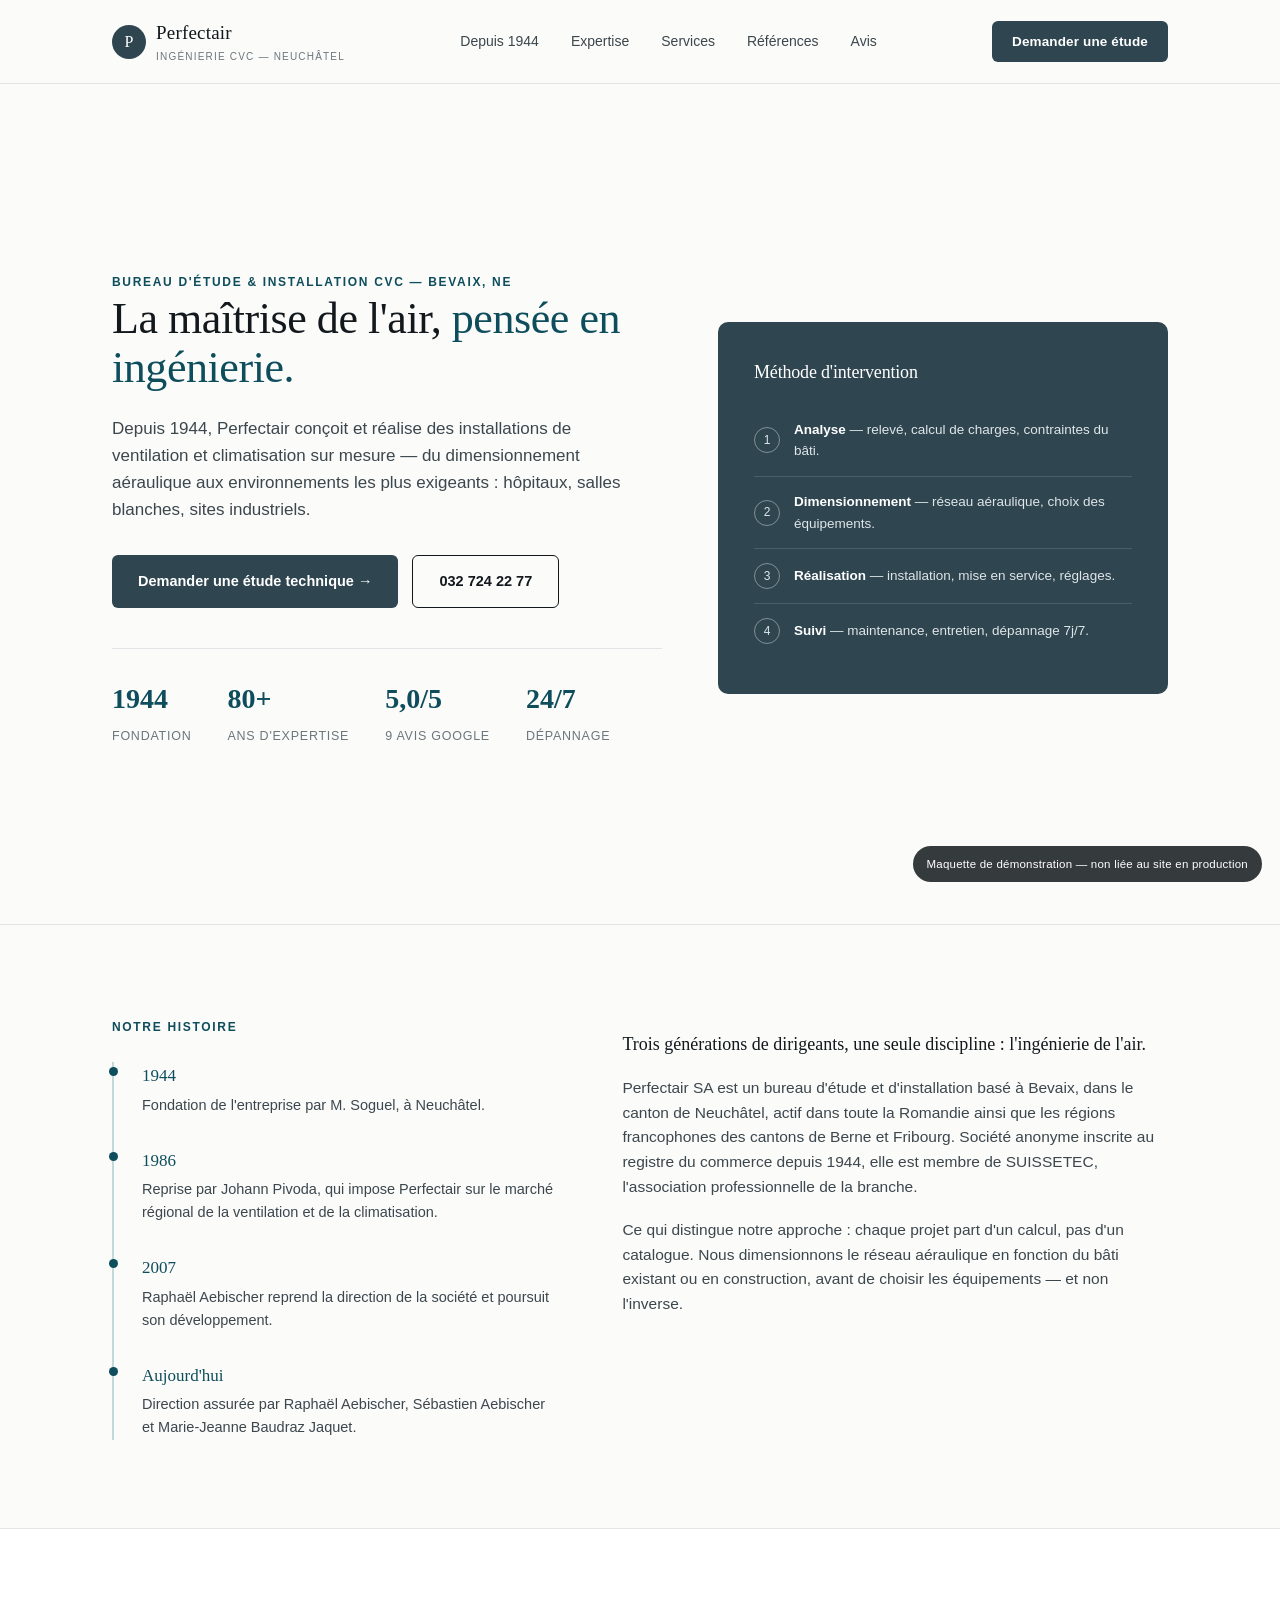
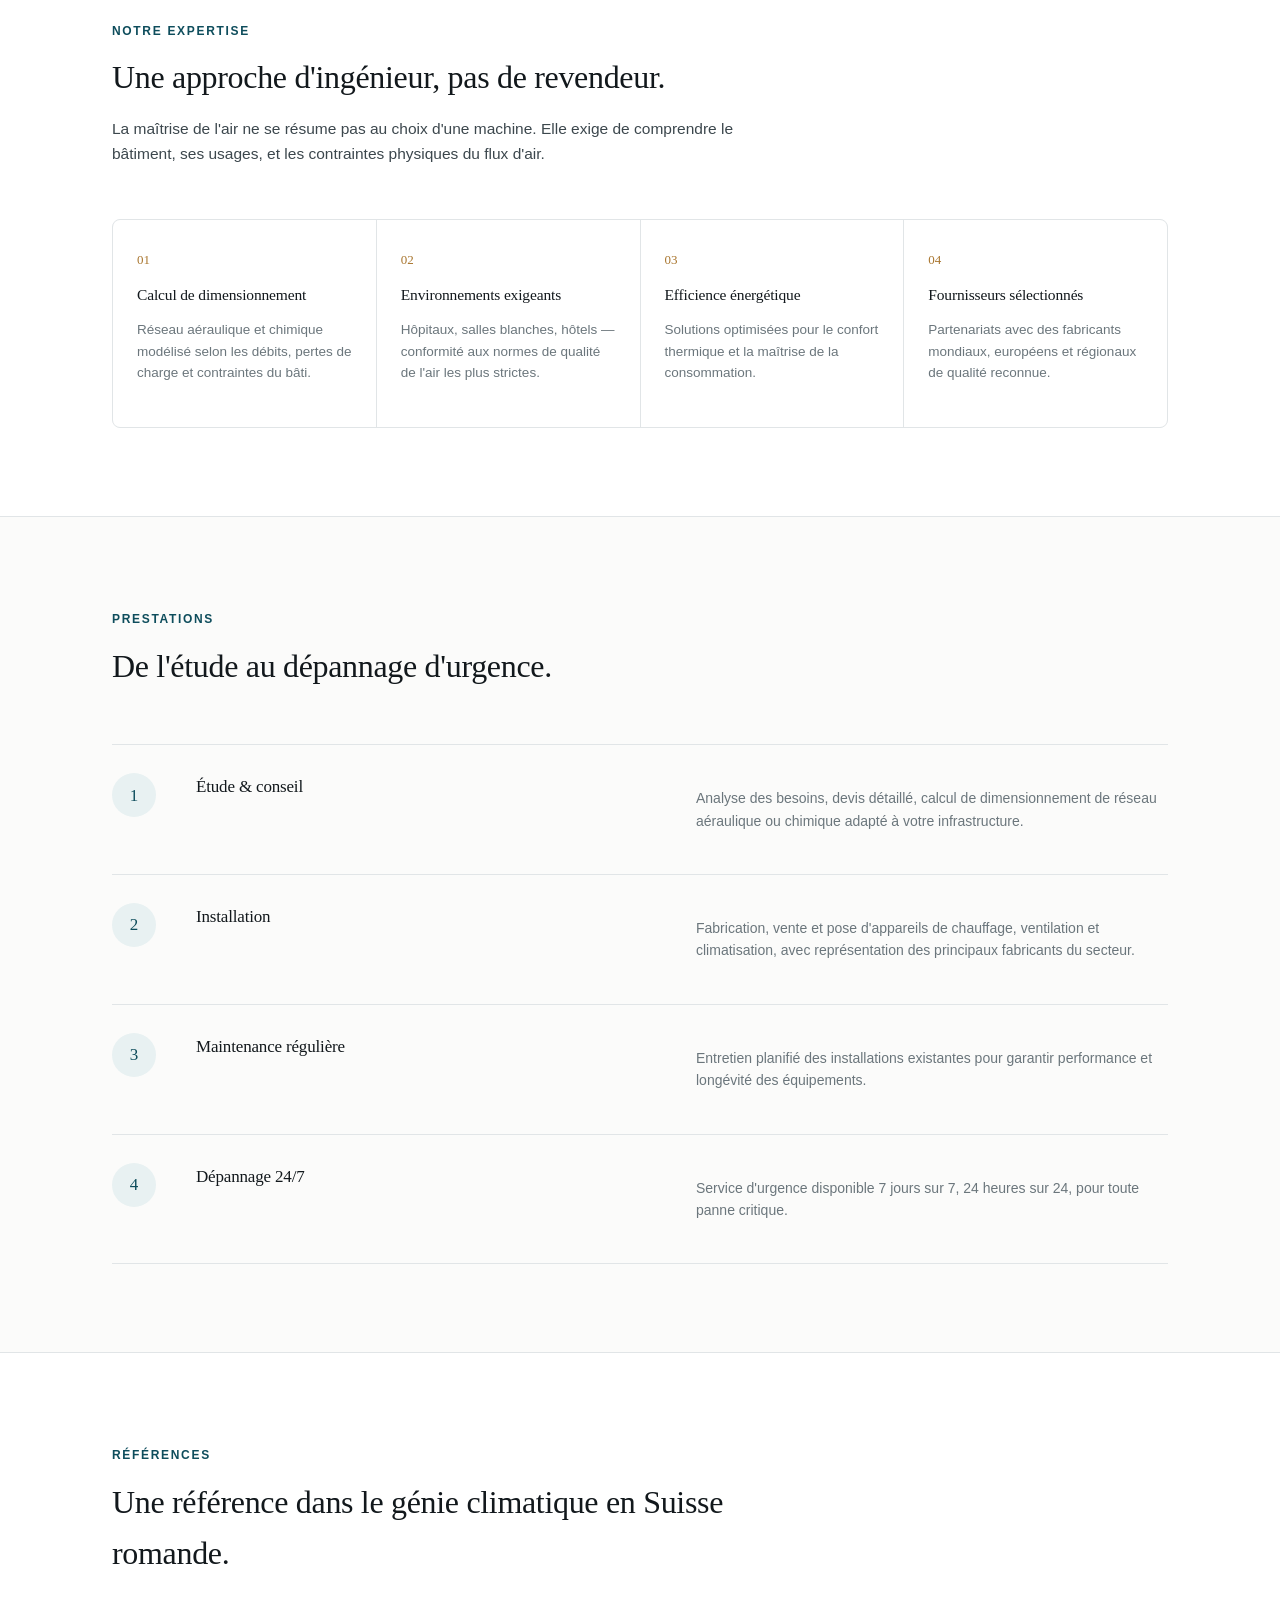
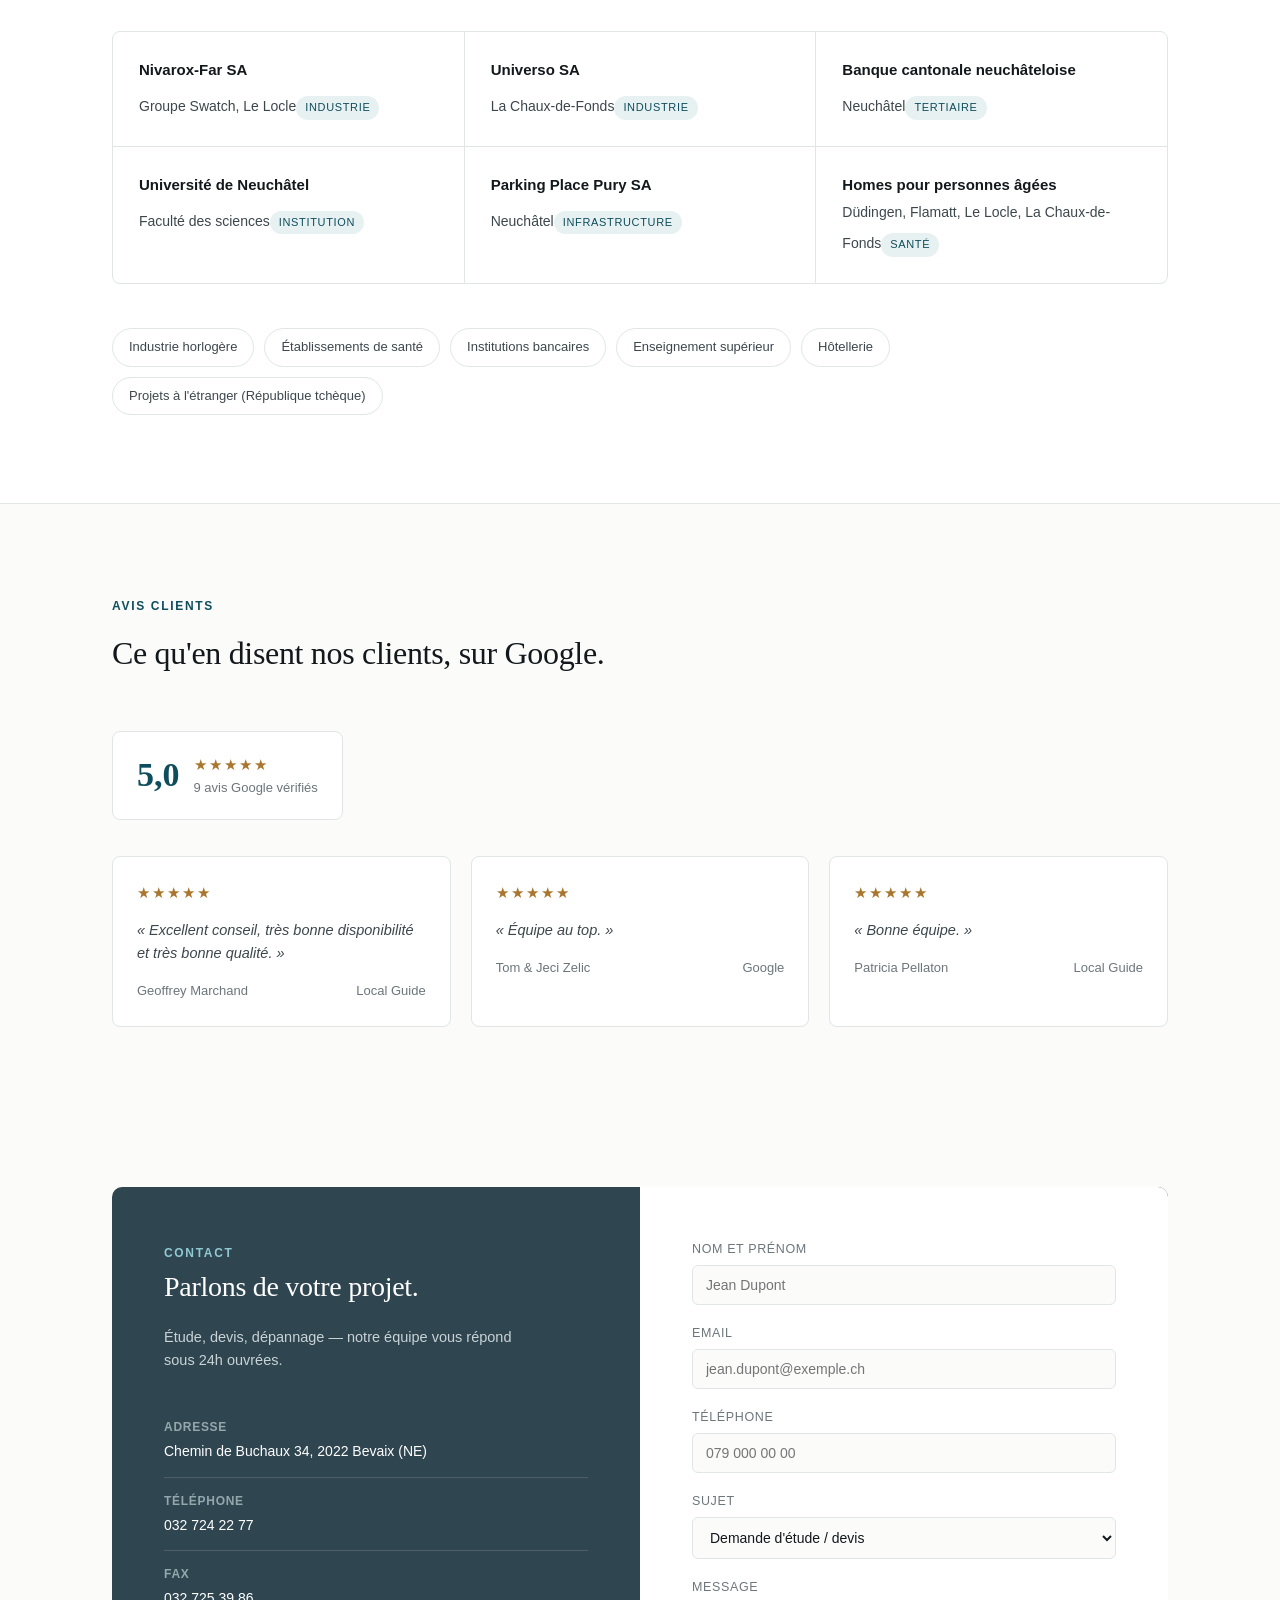
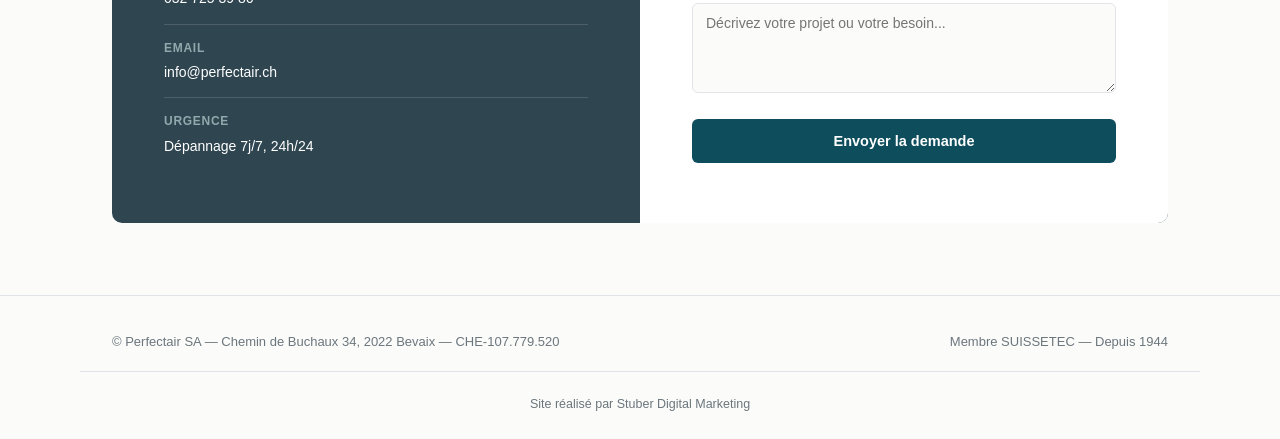
==== index.html @ 9c1049b2 "Add files via upload" ====
<!DOCTYPE html>
<html lang="fr">
<head>
<meta charset="UTF-8">
<meta name="viewport" content="width=device-width, initial-scale=1.0">
<title>Perfectair SA — Ingénierie CVC | Bevaix, Neuchâtel</title>
<style>
  :root{
    --ink:#12181c;
    --ink-soft:#3c474d;
    --muted:#6b767c;
    --line:#e1e5e7;
    --bg:#fbfbfa;
    --surface:#ffffff;
    --accent:#0e4d5c;
    --accent-light:#e8f1f2;
    --accent-line:#c3d8db;
    --steel:#2f4550;
    --gold:#a9762f;
    --radius:6px;
    --maxw:1120px;
    font-size:16px;
  }
  *{box-sizing:border-box;}
  html{scroll-behavior:smooth;}
  body{
    margin:0;
    font-family:'Inter','Helvetica Neue',Arial,sans-serif;
    color:var(--ink);
    background:var(--bg);
    line-height:1.6;
    -webkit-font-smoothing:antialiased;
  }
  h1,h2,h3,h4{
    font-family:'Georgia','Times New Roman',serif;
    font-weight:400;
    color:var(--ink);
    margin:0;
    letter-spacing:-0.01em;
  }
  a{color:inherit;text-decoration:none;}
  img{max-width:100%;display:block;}
  .wrap{max-width:var(--maxw);margin:0 auto;padding:0 32px;}
  .eyebrow{
    text-transform:uppercase;
    letter-spacing:0.14em;
    font-size:12px;
    color:var(--accent);
    font-weight:600;
  }

  /* Header */
  header{
    position:sticky;top:0;z-index:50;
    background:rgba(251,251,250,0.92);
    backdrop-filter:blur(8px);
    border-bottom:1px solid var(--line);
  }
  .nav{
    display:flex;align-items:center;justify-content:space-between;
    padding:18px 32px;max-width:var(--maxw);margin:0 auto;
  }
  .logo{display:flex;align-items:center;gap:10px;}
  .logo-mark{
    width:34px;height:34px;border-radius:50%;
    background:var(--steel);
    display:flex;align-items:center;justify-content:center;
    color:#fff;font-family:Georgia,serif;font-size:16px;
  }
  .logo-text{font-family:Georgia,serif;font-size:19px;letter-spacing:0.01em;}
  .logo-text small{display:block;font-family:'Inter',sans-serif;font-size:10px;letter-spacing:0.12em;color:var(--muted);text-transform:uppercase;margin-top:1px;}
  nav.links{display:flex;gap:32px;font-size:14px;color:var(--ink-soft);}
  nav.links a{padding:4px 0;border-bottom:1px solid transparent;transition:border-color .15s;}
  nav.links a:hover{border-color:var(--accent);color:var(--accent);}
  .nav-cta{
    background:var(--steel);color:#fff;padding:10px 20px;border-radius:var(--radius);
    font-size:13.5px;font-weight:600;letter-spacing:0.01em;
  }
  .nav-cta:hover{background:var(--accent);}
  .burger{display:none;}

  /* Hero */
  .hero{
    position:relative;overflow:hidden;
    border-bottom:1px solid var(--line);
  }
  .hero-inner{
    max-width:var(--maxw);margin:0 auto;padding:96px 32px 88px;
    display:grid;grid-template-columns:1.1fr 0.9fr;gap:56px;align-items:center;
  }
  .hero h1{font-size:44px;line-height:1.12;margin-bottom:22px;}
  .hero h1 em{font-style:normal;color:var(--accent);}
  .hero p.lead{font-size:17px;color:var(--ink-soft);max-width:520px;margin-bottom:32px;}
  .hero-cta{display:flex;gap:14px;flex-wrap:wrap;margin-bottom:40px;}
  .btn-primary{
    background:var(--steel);color:#fff;padding:14px 26px;border-radius:var(--radius);
    font-size:14.5px;font-weight:600;display:inline-flex;align-items:center;gap:8px;
  }
  .btn-primary:hover{background:var(--accent);}
  .btn-outline{
    border:1px solid var(--ink);color:var(--ink);padding:14px 26px;border-radius:var(--radius);
    font-size:14.5px;font-weight:600;
  }
  .btn-outline:hover{background:var(--ink);color:#fff;}
  .hero-stats{display:flex;gap:36px;padding-top:28px;border-top:1px solid var(--line);}
  .hero-stat b{display:block;font-family:Georgia,serif;font-size:28px;color:var(--accent);}
  .hero-stat span{font-size:12.5px;color:var(--muted);text-transform:uppercase;letter-spacing:0.06em;}

  .hero-panel{
    background:var(--steel);border-radius:10px;padding:36px;color:#fff;
    position:relative;
  }
  .hero-panel h3{color:#fff;font-size:18px;margin-bottom:18px;}
  .schema{display:flex;flex-direction:column;gap:0;}
  .schema-row{
    display:flex;align-items:center;gap:14px;padding:14px 0;
    border-bottom:1px solid rgba(255,255,255,0.14);
    font-size:13.5px;color:#dfe6e8;
  }
  .schema-row:last-child{border-bottom:none;}
  .schema-num{
    width:26px;height:26px;border-radius:50%;border:1px solid rgba(255,255,255,0.4);
    display:flex;align-items:center;justify-content:center;font-size:12px;flex-shrink:0;
  }
  .schema-row b{color:#fff;font-weight:600;}

  /* Section shell */
  section{padding:88px 0;}
  section.tight{padding:72px 0;}
  .section-head{max-width:640px;margin-bottom:52px;}
  .section-head h2{font-size:32px;margin-top:10px;}
  .section-head p{color:var(--ink-soft);font-size:15.5px;margin-top:14px;}
  .alt{background:var(--surface);border-top:1px solid var(--line);border-bottom:1px solid var(--line);}

  /* About / history */
  .about-grid{display:grid;grid-template-columns:0.9fr 1.1fr;gap:64px;align-items:start;}
  .timeline{border-left:2px solid var(--accent-line);padding-left:28px;display:flex;flex-direction:column;gap:30px;}
  .tl-item{position:relative;}
  .tl-item::before{
    content:'';position:absolute;left:-33px;top:5px;width:9px;height:9px;border-radius:50%;
    background:var(--accent);
  }
  .tl-year{font-family:Georgia,serif;font-size:17px;color:var(--accent);margin-bottom:4px;}
  .tl-text{font-size:14.5px;color:var(--ink-soft);}
  .about-copy p{color:var(--ink-soft);font-size:15.5px;margin-bottom:18px;}
  .about-copy p:first-child{font-size:18px;color:var(--ink);font-family:Georgia,serif;line-height:1.5;}

  /* Expertise / mission */
  .mission-grid{display:grid;grid-template-columns:repeat(4,1fr);gap:1px;background:var(--line);border:1px solid var(--line);border-radius:8px;overflow:hidden;}
  .mission-card{background:var(--surface);padding:30px 24px;}
  .mission-card .num{font-family:Georgia,serif;font-size:13px;color:var(--gold);margin-bottom:14px;}
  .mission-card h4{font-size:15.5px;margin-bottom:10px;line-height:1.35;}
  .mission-card p{font-size:13.5px;color:var(--muted);}

  /* Services */
  .services-list{display:flex;flex-direction:column;}
  .service-row{
    display:grid;grid-template-columns:56px 1fr 1fr;gap:28px;
    padding:28px 0;border-top:1px solid var(--line);align-items:start;
  }
  .service-row:last-child{border-bottom:1px solid var(--line);}
  .service-icon{
    width:44px;height:44px;border-radius:50%;background:var(--accent-light);
    display:flex;align-items:center;justify-content:center;color:var(--accent);
    font-family:Georgia,serif;font-size:17px;
  }
  .service-row h4{font-size:17px;margin-bottom:6px;}
  .service-row p{font-size:14px;color:var(--muted);}

  /* References */
  .ref-grid{display:grid;grid-template-columns:repeat(3,1fr);gap:1px;background:var(--line);border:1px solid var(--line);border-radius:8px;overflow:hidden;margin-bottom:44px;}
  .ref-card{background:var(--surface);padding:26px;font-size:14px;color:var(--ink-soft);}
  .ref-card b{display:block;font-size:15px;color:var(--ink);margin-bottom:4px;}
  .ref-tag{
    display:inline-block;margin-top:10px;font-size:11px;text-transform:uppercase;letter-spacing:0.06em;
    color:var(--accent);background:var(--accent-light);padding:3px 9px;border-radius:20px;
  }
  .sectors{display:flex;flex-wrap:wrap;gap:10px;}
  .sector-chip{
    border:1px solid var(--line);border-radius:20px;padding:8px 16px;font-size:13px;color:var(--ink-soft);
    background:var(--surface);
  }

  /* Reviews */
  .review-head{display:flex;align-items:center;gap:20px;margin-bottom:36px;flex-wrap:wrap;}
  .review-score{
    display:flex;align-items:center;gap:14px;background:var(--surface);border:1px solid var(--line);
    border-radius:8px;padding:16px 24px;
  }
  .review-score b{font-family:Georgia,serif;font-size:34px;color:var(--accent);}
  .stars{color:var(--gold);font-size:15px;letter-spacing:2px;}
  .review-meta{font-size:13px;color:var(--muted);}
  .review-grid{display:grid;grid-template-columns:repeat(3,1fr);gap:20px;}
  .review-card{
    background:var(--surface);border:1px solid var(--line);border-radius:8px;padding:24px;
  }
  .review-card .stars{margin-bottom:12px;display:block;}
  .review-card p{font-size:14.5px;color:var(--ink-soft);margin-bottom:16px;font-style:italic;}
  .review-author{font-size:13px;color:var(--muted);display:flex;justify-content:space-between;}

  /* Contact */
  .contact-grid{display:grid;grid-template-columns:1fr 1fr;gap:0;background:var(--steel);border-radius:10px;overflow:hidden;}
  .contact-info{padding:52px;color:#fff;}
  .contact-info h2{color:#fff;font-size:28px;margin-bottom:16px;}
  .contact-info p{color:#c9d3d6;font-size:14.5px;margin-bottom:32px;max-width:380px;}
  .contact-line{display:flex;gap:14px;padding:14px 0;border-top:1px solid rgba(255,255,255,0.14);font-size:14px;}
  .contact-line:first-of-type{border-top:none;}
  .contact-line b{color:#fff;display:block;font-size:12px;text-transform:uppercase;letter-spacing:0.06em;color:#93a8ad;margin-bottom:3px;}
  .contact-form{background:#fff;padding:52px;}
  .contact-form label{display:block;font-size:12.5px;color:var(--muted);margin-bottom:6px;text-transform:uppercase;letter-spacing:0.05em;}
  .contact-form .field{margin-bottom:18px;}
  .contact-form input,.contact-form select,.contact-form textarea{
    width:100%;border:1px solid var(--line);border-radius:var(--radius);padding:11px 13px;font-size:14px;
    font-family:inherit;color:var(--ink);background:var(--bg);
  }
  .contact-form textarea{resize:vertical;min-height:90px;}
  .contact-form button{
    width:100%;background:var(--accent);color:#fff;border:none;padding:14px;border-radius:var(--radius);
    font-size:14.5px;font-weight:600;cursor:pointer;
  }
  .contact-form button:hover{background:var(--steel);}

  footer{padding:36px 0 24px;border-top:1px solid var(--line);}
  .footer-row{display:flex;justify-content:space-between;align-items:center;font-size:13px;color:var(--muted);flex-wrap:wrap;gap:12px;}
  .footer-row a{color:var(--muted);}
  .footer-credit{margin-top:18px;padding-top:18px;border-top:1px solid var(--line);text-align:center;}
  .footer-credit a{font-size:12.5px;color:var(--muted);border-bottom:1px solid transparent;}
  .footer-credit a:hover{color:var(--accent);border-color:var(--accent);}
  .model-badge{
    position:fixed;bottom:18px;right:18px;background:var(--ink);color:#fff;font-size:11.5px;
    padding:9px 14px;border-radius:20px;opacity:0.85;letter-spacing:0.02em;z-index:60;
  }

  @media(max-width:900px){
    .wrap{padding:0 24px;}
    .nav{padding:16px 24px;}
    .hero-inner{grid-template-columns:1fr;padding:56px 24px 64px;gap:40px;}
    .about-grid{grid-template-columns:1fr;gap:40px;}
    .mission-grid{grid-template-columns:repeat(2,1fr);}
    .service-row{grid-template-columns:44px 1fr;}
    .service-row > div:last-child{grid-column:2;}
    .ref-grid{grid-template-columns:1fr;}
    .review-grid{grid-template-columns:1fr;}
    .contact-grid{grid-template-columns:1fr;}
    .contact-info,.contact-form{padding:36px 28px;}
    nav.links{display:none;}
    .hero h1{font-size:32px;}
    section{padding:64px 0;}
    section.tight{padding:56px 0;}
  }

  @media(max-width:560px){
    :root{font-size:15px;}
    .wrap{padding:0 18px;}
    .nav{padding:14px 18px;}
    .logo-text{font-size:16px;}
    .logo-text small{font-size:9px;}
    .nav-cta{padding:9px 14px;font-size:12.5px;}
    .hero-inner{padding:44px 18px 48px;gap:32px;}
    .hero h1{font-size:26px;line-height:1.18;}
    .hero p.lead{font-size:15px;}
    .hero-cta{flex-direction:column;align-items:stretch;}
    .btn-primary,.btn-outline{text-align:center;justify-content:center;}
    .hero-stats{flex-wrap:wrap;gap:20px 28px;}
    .hero-stat{width:calc(50% - 14px);}
    .hero-stat b{font-size:22px;}
    .hero-panel{padding:24px;}
    .section-head{margin-bottom:36px;}
    .section-head h2{font-size:24px;}
    section{padding:48px 0;}
    section.tight{padding:40px 0;}
    .mission-grid{grid-template-columns:1fr;}
    .mission-card{padding:24px 20px;}
    .service-row{grid-template-columns:1fr;gap:14px;padding:22px 0;}
    .service-row > div:last-child{grid-column:1;}
    .contact-info,.contact-form{padding:28px 20px;}
    .contact-info h2{font-size:22px;}
    .review-score{width:100%;justify-content:center;}
    .footer-row{flex-direction:column;text-align:center;gap:6px;}
    .model-badge{right:10px;bottom:10px;font-size:10.5px;padding:7px 11px;}
  }
</style>
</head>
<body>

<header>
  <div class="nav">
    <div class="logo">
      <div class="logo-mark">P</div>
      <div class="logo-text">Perfectair<small>Ingénierie CVC — Neuchâtel</small></div>
    </div>
    <nav class="links">
      <a href="#about">Depuis 1944</a>
      <a href="#expertise">Expertise</a>
      <a href="#services">Services</a>
      <a href="#references">Références</a>
      <a href="#avis">Avis</a>
    </nav>
    <a class="nav-cta" href="#contact">Demander une étude</a>
  </div>
</header>

<section class="hero">
  <div class="hero-inner">
    <div>
      <span class="eyebrow">Bureau d'étude &amp; installation CVC — Bevaix, NE</span>
      <h1>La maîtrise de l'air, <em>pensée en ingénierie.</em></h1>
      <p class="lead">Depuis 1944, Perfectair conçoit et réalise des installations de ventilation et climatisation sur mesure — du dimensionnement aéraulique aux environnements les plus exigeants : hôpitaux, salles blanches, sites industriels.</p>
      <div class="hero-cta">
        <a class="btn-primary" href="#contact">Demander une étude technique →</a>
        <a class="btn-outline" href="tel:+41327242277">032 724 22 77</a>
      </div>
      <div class="hero-stats">
        <div class="hero-stat"><b>1944</b><span>Fondation</span></div>
        <div class="hero-stat"><b>80+</b><span>Ans d'expertise</span></div>
        <div class="hero-stat"><b>5,0/5</b><span>9 avis Google</span></div>
        <div class="hero-stat"><b>24/7</b><span>Dépannage</span></div>
      </div>
    </div>
    <div class="hero-panel">
      <h3>Méthode d'intervention</h3>
      <div class="schema">
        <div class="schema-row"><div class="schema-num">1</div><div><b>Analyse</b> — relevé, calcul de charges, contraintes du bâti.</div></div>
        <div class="schema-row"><div class="schema-num">2</div><div><b>Dimensionnement</b> — réseau aéraulique, choix des équipements.</div></div>
        <div class="schema-row"><div class="schema-num">3</div><div><b>Réalisation</b> — installation, mise en service, réglages.</div></div>
        <div class="schema-row"><div class="schema-num">4</div><div><b>Suivi</b> — maintenance, entretien, dépannage 7j/7.</div></div>
      </div>
    </div>
  </div>
</section>

<section id="about">
  <div class="wrap about-grid">
    <div>
      <span class="eyebrow">Notre histoire</span>
      <div style="margin-top:24px;">
        <div class="timeline">
          <div class="tl-item"><div class="tl-year">1944</div><div class="tl-text">Fondation de l'entreprise par M. Soguel, à Neuchâtel.</div></div>
          <div class="tl-item"><div class="tl-year">1986</div><div class="tl-text">Reprise par Johann Pivoda, qui impose Perfectair sur le marché régional de la ventilation et de la climatisation.</div></div>
          <div class="tl-item"><div class="tl-year">2007</div><div class="tl-text">Raphaël Aebischer reprend la direction de la société et poursuit son développement.</div></div>
          <div class="tl-item"><div class="tl-year">Aujourd'hui</div><div class="tl-text">Direction assurée par Raphaël Aebischer, Sébastien Aebischer et Marie-Jeanne Baudraz Jaquet.</div></div>
        </div>
      </div>
    </div>
    <div class="about-copy">
      <p>Trois générations de dirigeants, une seule discipline : l'ingénierie de l'air.</p>
      <p>Perfectair SA est un bureau d'étude et d'installation basé à Bevaix, dans le canton de Neuchâtel, actif dans toute la Romandie ainsi que les régions francophones des cantons de Berne et Fribourg. Société anonyme inscrite au registre du commerce depuis 1944, elle est membre de SUISSETEC, l'association professionnelle de la branche.</p>
      <p>Ce qui distingue notre approche : chaque projet part d'un calcul, pas d'un catalogue. Nous dimensionnons le réseau aéraulique en fonction du bâti existant ou en construction, avant de choisir les équipements — et non l'inverse.</p>
    </div>
  </div>
</section>

<section id="expertise" class="alt">
  <div class="wrap">
    <div class="section-head">
      <span class="eyebrow">Notre expertise</span>
      <h2>Une approche d'ingénieur, pas de revendeur.</h2>
      <p>La maîtrise de l'air ne se résume pas au choix d'une machine. Elle exige de comprendre le bâtiment, ses usages, et les contraintes physiques du flux d'air.</p>
    </div>
    <div class="mission-grid">
      <div class="mission-card">
        <div class="num">01</div>
        <h4>Calcul de dimensionnement</h4>
        <p>Réseau aéraulique et chimique modélisé selon les débits, pertes de charge et contraintes du bâti.</p>
      </div>
      <div class="mission-card">
        <div class="num">02</div>
        <h4>Environnements exigeants</h4>
        <p>Hôpitaux, salles blanches, hôtels — conformité aux normes de qualité de l'air les plus strictes.</p>
      </div>
      <div class="mission-card">
        <div class="num">03</div>
        <h4>Efficience énergétique</h4>
        <p>Solutions optimisées pour le confort thermique et la maîtrise de la consommation.</p>
      </div>
      <div class="mission-card">
        <div class="num">04</div>
        <h4>Fournisseurs sélectionnés</h4>
        <p>Partenariats avec des fabricants mondiaux, européens et régionaux de qualité reconnue.</p>
      </div>
    </div>
  </div>
</section>

<section id="services">
  <div class="wrap">
    <div class="section-head">
      <span class="eyebrow">Prestations</span>
      <h2>De l'étude au dépannage d'urgence.</h2>
    </div>
    <div class="services-list">
      <div class="service-row">
        <div class="service-icon">1</div>
        <h4>Étude &amp; conseil</h4>
        <p>Analyse des besoins, devis détaillé, calcul de dimensionnement de réseau aéraulique ou chimique adapté à votre infrastructure.</p>
      </div>
      <div class="service-row">
        <div class="service-icon">2</div>
        <h4>Installation</h4>
        <p>Fabrication, vente et pose d'appareils de chauffage, ventilation et climatisation, avec représentation des principaux fabricants du secteur.</p>
      </div>
      <div class="service-row">
        <div class="service-icon">3</div>
        <h4>Maintenance régulière</h4>
        <p>Entretien planifié des installations existantes pour garantir performance et longévité des équipements.</p>
      </div>
      <div class="service-row">
        <div class="service-icon">4</div>
        <h4>Dépannage 24/7</h4>
        <p>Service d'urgence disponible 7 jours sur 7, 24 heures sur 24, pour toute panne critique.</p>
      </div>
    </div>
  </div>
</section>

<section id="references" class="alt">
  <div class="wrap">
    <div class="section-head">
      <span class="eyebrow">Références</span>
      <h2>Une référence dans le génie climatique en Suisse romande.</h2>
    </div>
    <div class="ref-grid">
      <div class="ref-card"><b>Nivarox-Far SA</b>Groupe Swatch, Le Locle<span class="ref-tag">Industrie</span></div>
      <div class="ref-card"><b>Universo SA</b>La Chaux-de-Fonds<span class="ref-tag">Industrie</span></div>
      <div class="ref-card"><b>Banque cantonale neuchâteloise</b>Neuchâtel<span class="ref-tag">Tertiaire</span></div>
      <div class="ref-card"><b>Université de Neuchâtel</b>Faculté des sciences<span class="ref-tag">Institution</span></div>
      <div class="ref-card"><b>Parking Place Pury SA</b>Neuchâtel<span class="ref-tag">Infrastructure</span></div>
      <div class="ref-card"><b>Homes pour personnes âgées</b>Düdingen, Flamatt, Le Locle, La Chaux-de-Fonds<span class="ref-tag">Santé</span></div>
    </div>
    <div class="sectors">
      <span class="sector-chip">Industrie horlogère</span>
      <span class="sector-chip">Établissements de santé</span>
      <span class="sector-chip">Institutions bancaires</span>
      <span class="sector-chip">Enseignement supérieur</span>
      <span class="sector-chip">Hôtellerie</span>
      <span class="sector-chip">Projets à l'étranger (République tchèque)</span>
    </div>
  </div>
</section>

<section id="avis">
  <div class="wrap">
    <div class="section-head">
      <span class="eyebrow">Avis clients</span>
      <h2>Ce qu'en disent nos clients, sur Google.</h2>
    </div>
    <div class="review-head">
      <div class="review-score">
        <b>5,0</b>
        <div><span class="stars">★★★★★</span><div class="review-meta">9 avis Google vérifiés</div></div>
      </div>
    </div>
    <div class="review-grid">
      <div class="review-card">
        <span class="stars">★★★★★</span>
        <p>« Excellent conseil, très bonne disponibilité et très bonne qualité. »</p>
        <div class="review-author"><span>Geoffrey Marchand</span><span>Local Guide</span></div>
      </div>
      <div class="review-card">
        <span class="stars">★★★★★</span>
        <p>« Équipe au top. »</p>
        <div class="review-author"><span>Tom &amp; Jeci Zelic</span><span>Google</span></div>
      </div>
      <div class="review-card">
        <span class="stars">★★★★★</span>
        <p>« Bonne équipe. »</p>
        <div class="review-author"><span>Patricia Pellaton</span><span>Local Guide</span></div>
      </div>
    </div>
  </div>
</section>

<section id="contact" class="tight">
  <div class="wrap">
    <div class="contact-grid">
      <div class="contact-info">
        <span class="eyebrow" style="color:#8fc9d4;">Contact</span>
        <h2>Parlons de votre projet.</h2>
        <p>Étude, devis, dépannage — notre équipe vous répond sous 24h ouvrées.</p>
        <div class="contact-line"><div><b>Adresse</b>Chemin de Buchaux 34, 2022 Bevaix (NE)</div></div>
        <div class="contact-line"><div><b>Téléphone</b>032 724 22 77</div></div>
        <div class="contact-line"><div><b>Fax</b>032 725 39 86</div></div>
        <div class="contact-line"><div><b>Email</b>info@perfectair.ch</div></div>
        <div class="contact-line"><div><b>Urgence</b>Dépannage 7j/7, 24h/24</div></div>
      </div>
      <div class="contact-form">
        <div class="field"><label>Nom et prénom</label><input type="text" placeholder="Jean Dupont"></div>
        <div class="field"><label>Email</label><input type="email" placeholder="jean.dupont@exemple.ch"></div>
        <div class="field"><label>Téléphone</label><input type="tel" placeholder="079 000 00 00"></div>
        <div class="field"><label>Sujet</label>
          <select>
            <option>Demande d'étude / devis</option>
            <option>Maintenance</option>
            <option>Dépannage urgent</option>
            <option>Autre</option>
          </select>
        </div>
        <div class="field"><label>Message</label><textarea placeholder="Décrivez votre projet ou votre besoin..."></textarea></div>
        <button type="button">Envoyer la demande</button>
      </div>
    </div>
  </div>
</section>

<footer>
  <div class="wrap footer-row">
    <span>© Perfectair SA — Chemin de Buchaux 34, 2022 Bevaix — CHE-107.779.520</span>
    <span>Membre SUISSETEC — Depuis 1944</span>
  </div>
  <div class="wrap footer-credit">
    <a href="https://www.stuber-digital-marketing.ch" target="_blank" rel="noopener">Site réalisé par Stuber Digital Marketing</a>
  </div>
</footer>

<div class="model-badge">Maquette de démonstration — non liée au site en production</div>

</body>
</html>
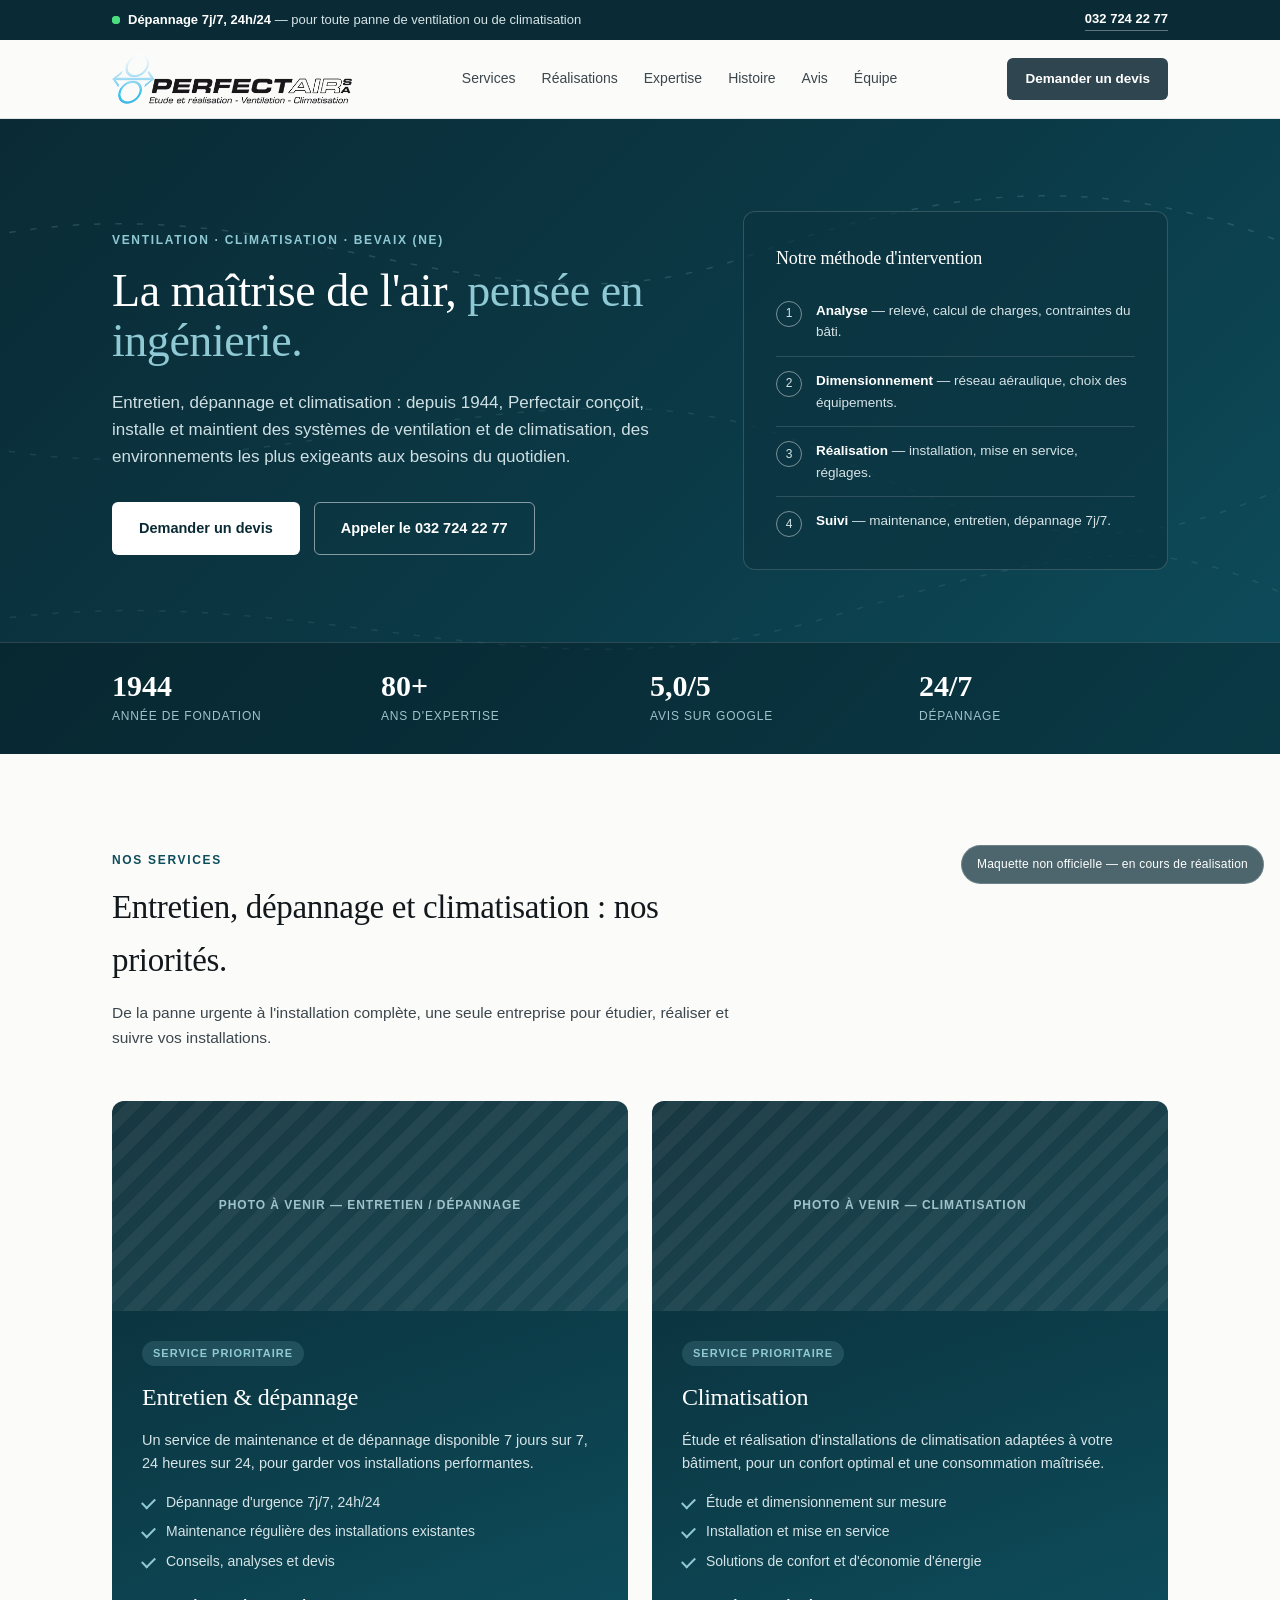
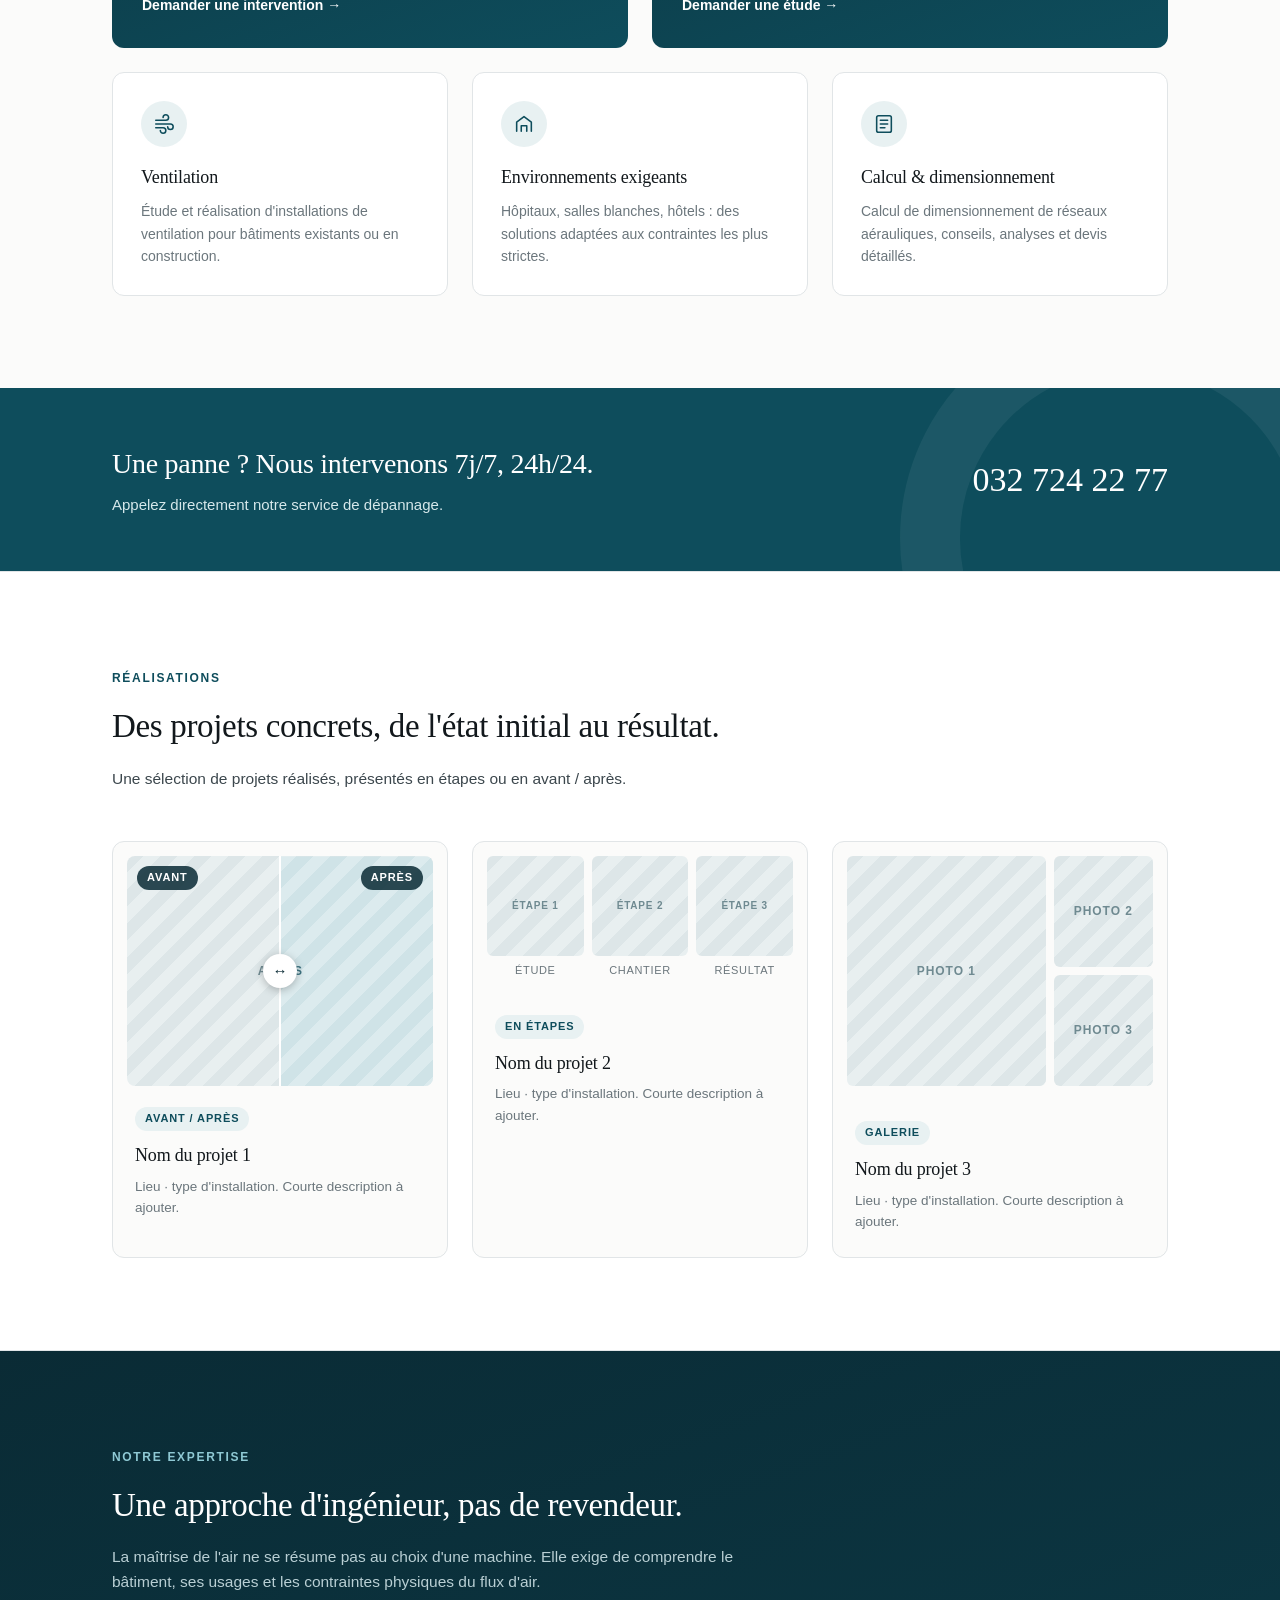
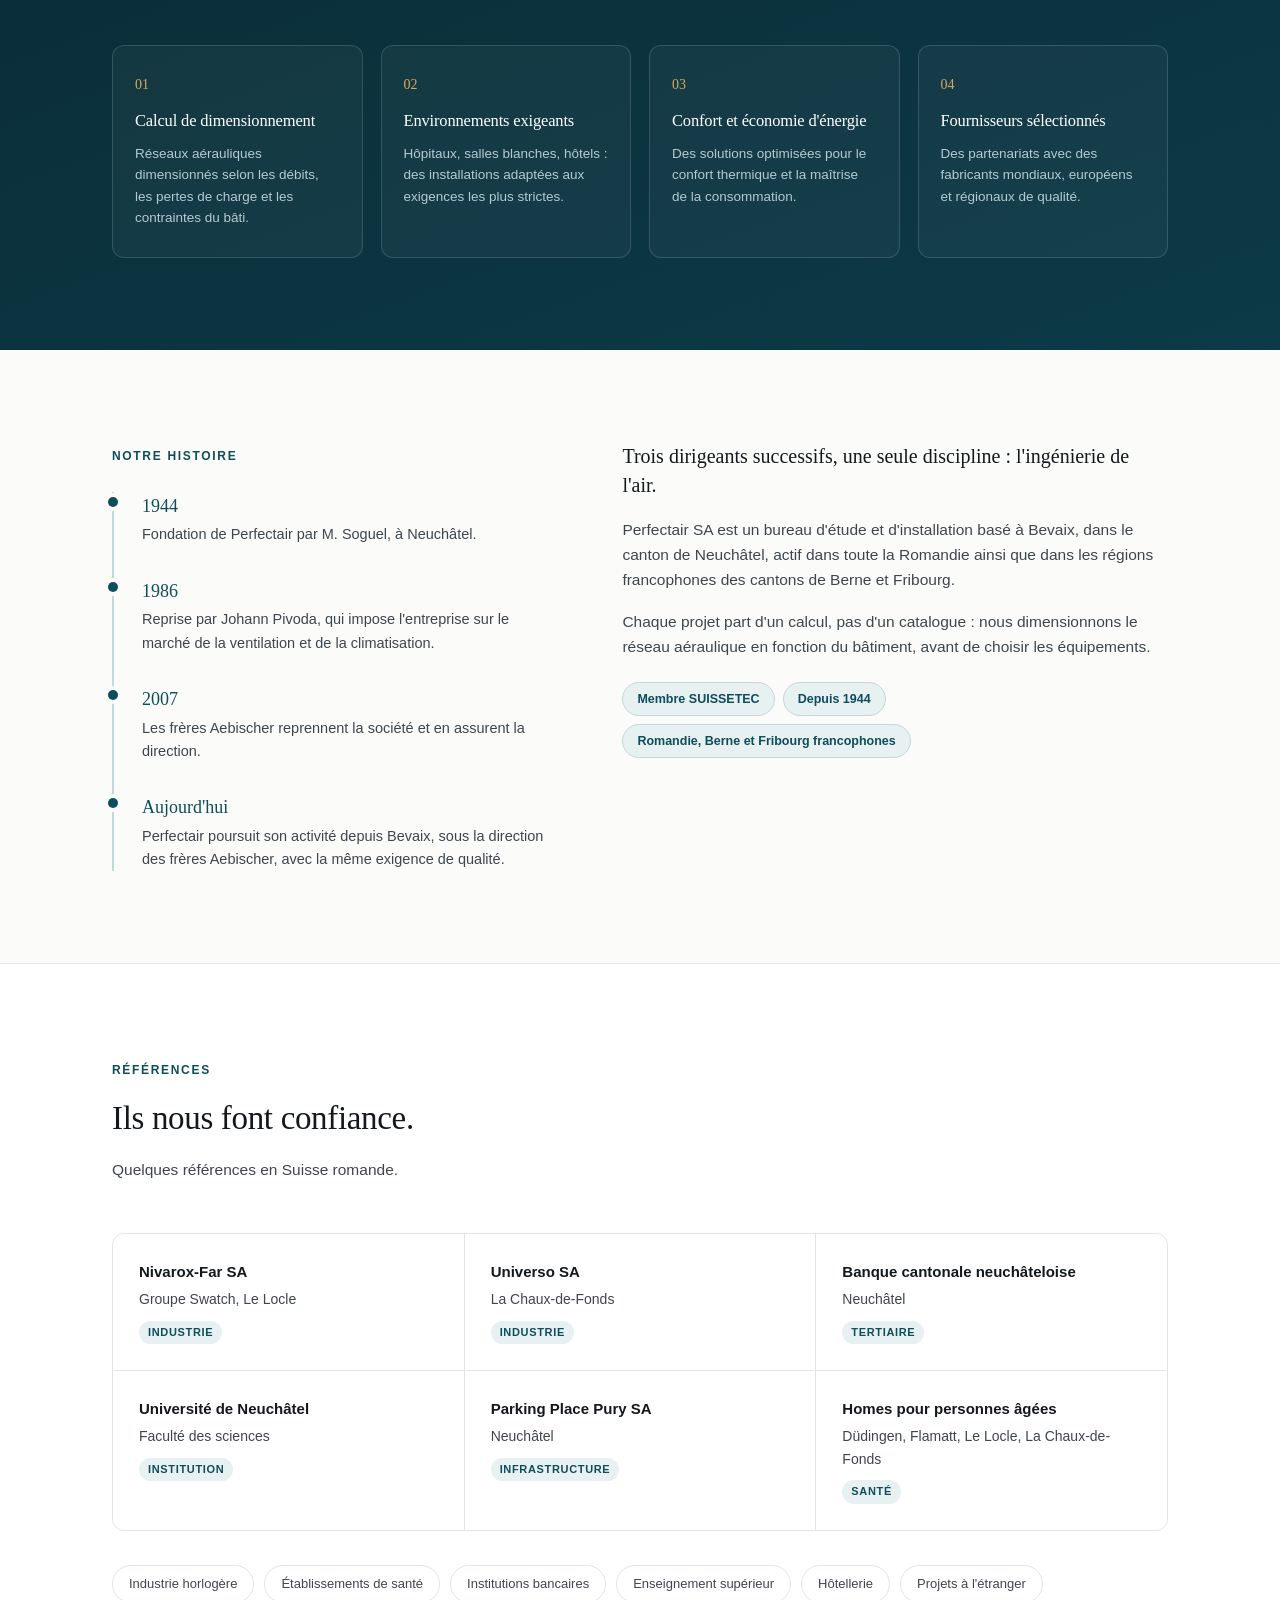
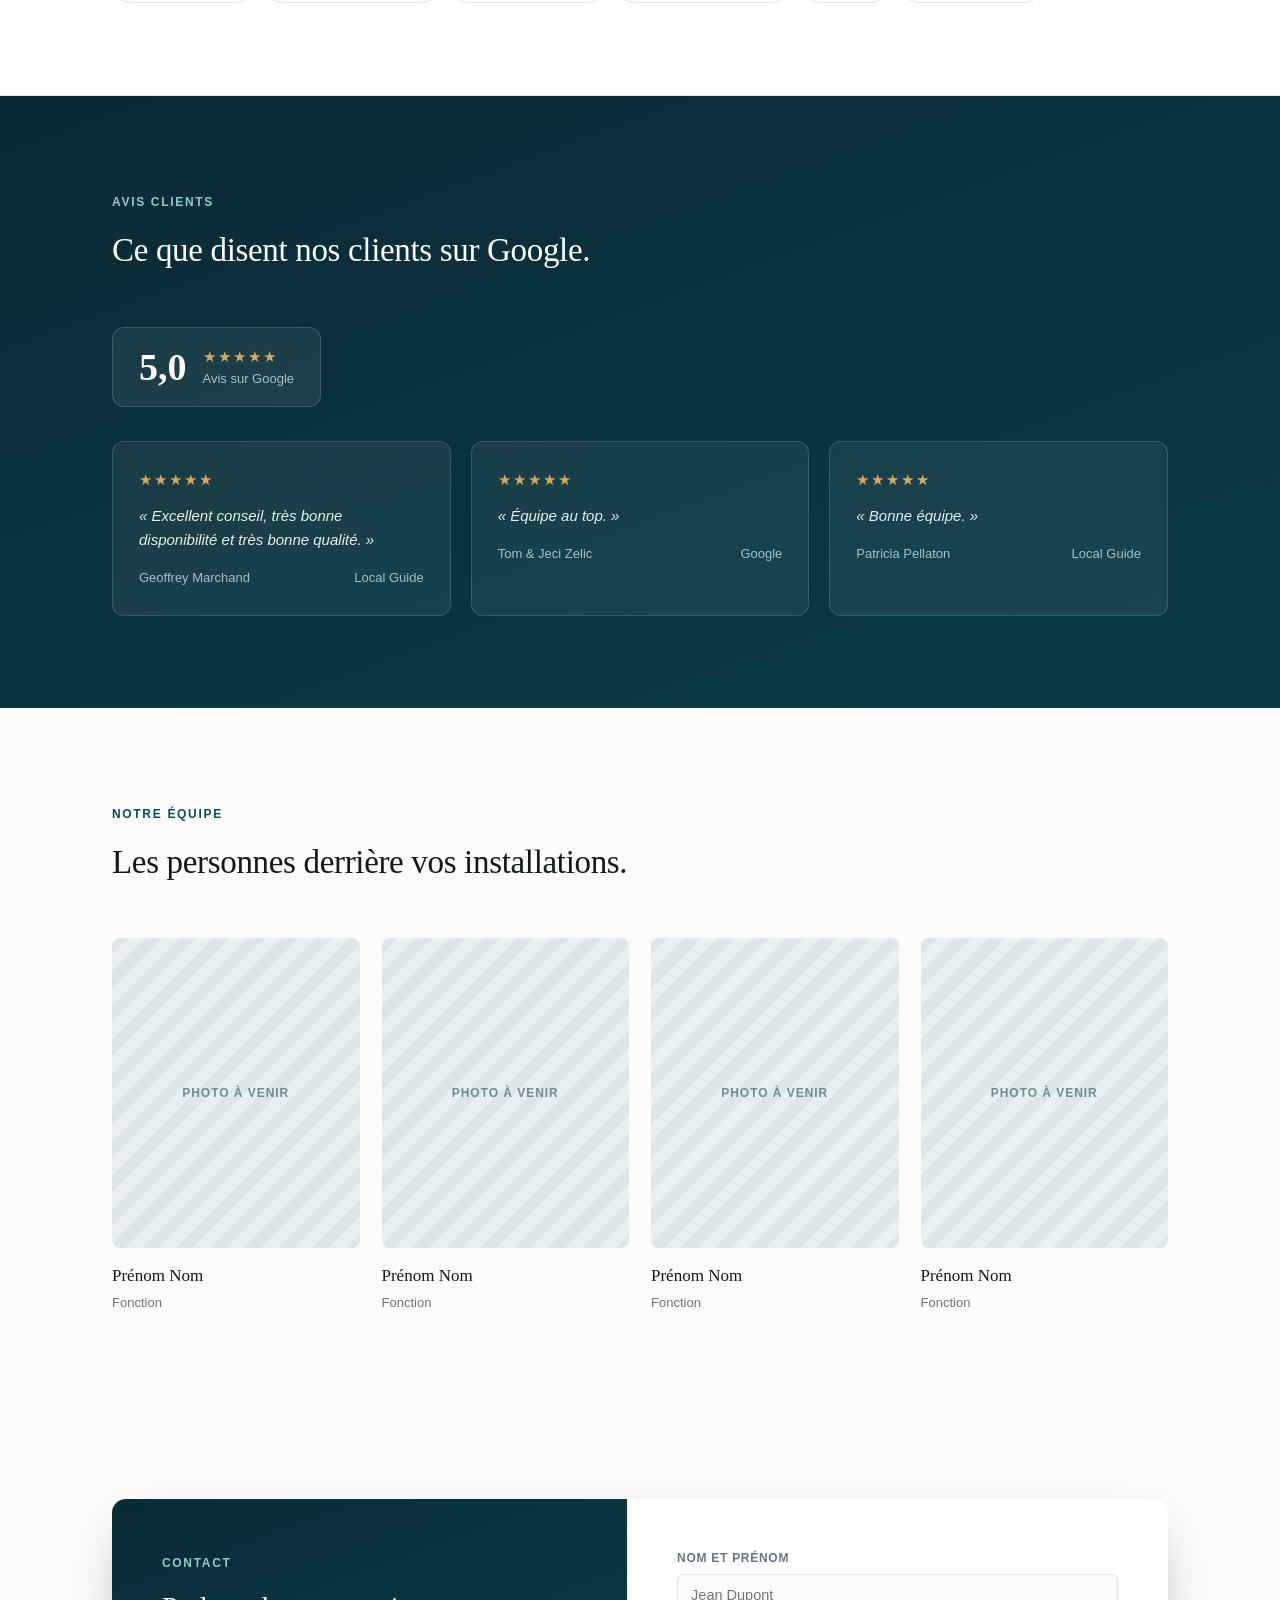
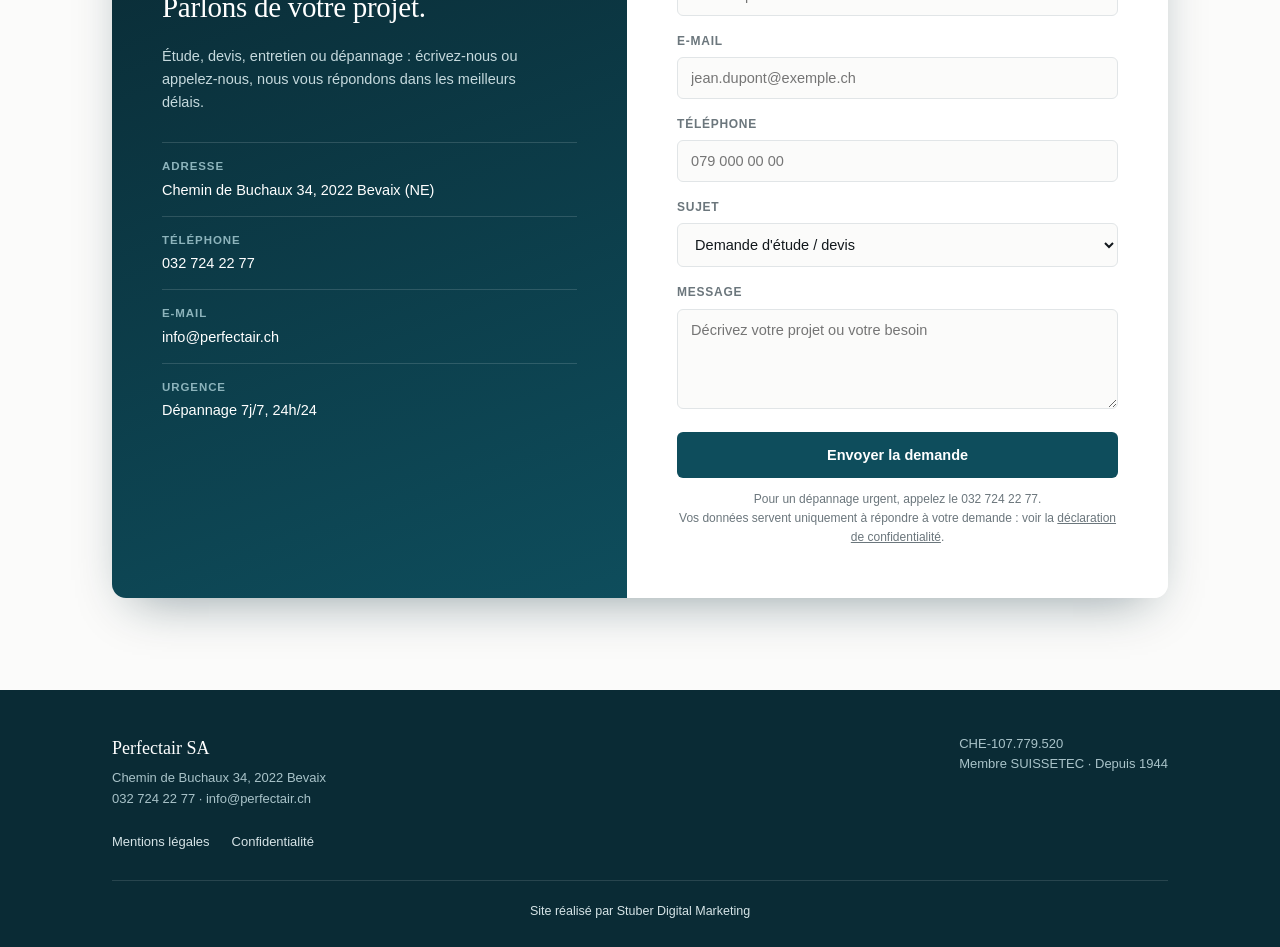
==== commit 5cecb801: "Add files via upload" ====
--- a/index.html
+++ b/index.html
@@ -3,7 +3,72 @@
 <head>
 <meta charset="UTF-8">
 <meta name="viewport" content="width=device-width, initial-scale=1.0">
-<title>Perfectair SA — Ingénierie CVC | Bevaix, Neuchâtel</title>
+<title>Perfectair SA — Ventilation, climatisation et dépannage | Bevaix, Neuchâtel</title>
+<meta name="description" content="Perfectair SA, bureau d'étude et installateur de ventilation et climatisation à Bevaix (NE) depuis 1944. Entretien, dépannage 24h/24, climatisation.">
+<link rel="canonical" href="https://www.perfectair.ch/">
+<link rel="icon" href="favicon.svg" type="image/svg+xml">
+<meta property="og:type" content="website">
+<meta property="og:locale" content="fr_CH">
+<meta property="og:site_name" content="Perfectair SA">
+<meta property="og:title" content="Perfectair SA — Ventilation, climatisation et dépannage | Bevaix, Neuchâtel">
+<meta property="og:description" content="Bureau d'étude et installateur de ventilation et climatisation depuis 1944. Entretien, dépannage 7j/7 24h/24.">
+<meta property="og:url" content="https://www.perfectair.ch/">
+<!-- À AMÉLIORER : remplacer par une image 1200x630 px (photo + logo) pour un bel aperçu sur WhatsApp / LinkedIn -->
+<meta property="og:image" content="https://www.perfectair.ch/perfect-air.png">
+<meta name="twitter:card" content="summary">
+<script type="application/ld+json">
+{
+  "@context": "https://schema.org",
+  "@type": "HVACBusiness",
+  "name": "Perfectair SA",
+  "url": "https://www.perfectair.ch/",
+  "logo": "https://www.perfectair.ch/perfect-air.png",
+  "image": "https://www.perfectair.ch/perfect-air.png",
+  "description": "Bureau d'étude et installateur de ventilation et de climatisation à Bevaix (Neuchâtel) depuis 1944. Entretien, dépannage 7j/7 24h/24, climatisation.",
+  "telephone": "+41 32 724 22 77",
+  "email": "info@perfectair.ch",
+  "foundingDate": "1944",
+  "vatID": "CHE-107.779.520 TVA",
+  "address": {
+    "@type": "PostalAddress",
+    "streetAddress": "Chemin de Buchaux 34",
+    "postalCode": "2022",
+    "addressLocality": "Bevaix",
+    "addressRegion": "NE",
+    "addressCountry": "CH"
+  },
+  "geo": {"@type": "GeoCoordinates", "latitude": 46.933872, "longitude": 6.821767},
+  "areaServed": ["Neuchâtel", "Romandie", "Berne (région francophone)", "Fribourg"],
+  "sameAs": [
+    "https://www.local.ch/fr/d/bevaix/2022/ventilation/perfectair-sa-XtD18JkQD-ruAK1nbjikpQ",
+    "https://www.google.com/maps/search/?api=1&query=Perfectair%20S.A.&query_place_id=ChIJRW0_kKfgjUcRyHQzbwFmpXg"
+  ]
+}
+</script>
+<!--
+==========================================================================
+ PERFECTAIR SA — VERSION 2 (squelette prêt à recevoir les contenus)
+ Réalisé par Stuber Digital Marketing
+
+ COMMENT AJOUTER LES IMAGES
+ Créer un dossier "images" à côté de ce fichier, puis y déposer les photos
+ avec EXACTEMENT ces noms. Elles apparaissent automatiquement, sans toucher
+ au code. Tant qu'une photo manque, un cadre "Photo à venir" s'affiche.
+
+   perfect-air.png ......... logo Perfectair (déjà en place, à côté de ce fichier)
+   hero.jpg ................ grande photo d'ambiance en haut de page
+   service-depannage.jpg ... photo du service entretien / dépannage
+   service-clim.jpg ........ photo du service climatisation
+   projet1-avant.jpg / projet1-apres.jpg .. réalisation 1 (avant / après)
+   projet2-etape1.jpg / projet2-etape2.jpg / projet2-etape3.jpg .. réalisation 2 (étapes)
+   projet3-1.jpg / projet3-2.jpg / projet3-3.jpg .. réalisation 3 (galerie)
+   equipe1.jpg ... equipe4.jpg  (uniquement si la section Équipe est activée)
+
+ Les repères "À MODIFIER" dans ce fichier indiquent les textes à valider.
+ Section Équipe : masquée par défaut. Pour l'afficher, supprimer le mot
+ "hidden" sur la ligne <section id="equipe" ...> et décommenter son lien de menu.
+==========================================================================
+-->
 <style>
   :root{
     --ink:#12181c;
@@ -16,503 +81,731 @@
     --accent-light:#e8f1f2;
     --accent-line:#c3d8db;
     --steel:#2f4550;
+    --deep:#0a2b35;
+    --deep-2:#0e4d5c;
     --gold:#a9762f;
+    --gold-soft:#d9a85f;
+    --ice:#8fc9d4;
     --radius:6px;
     --maxw:1120px;
     font-size:16px;
   }
   *{box-sizing:border-box;}
-  html{scroll-behavior:smooth;}
-  body{
-    margin:0;
-    font-family:'Inter','Helvetica Neue',Arial,sans-serif;
-    color:var(--ink);
-    background:var(--bg);
-    line-height:1.6;
-    -webkit-font-smoothing:antialiased;
-  }
-  h1,h2,h3,h4{
-    font-family:'Georgia','Times New Roman',serif;
-    font-weight:400;
-    color:var(--ink);
-    margin:0;
-    letter-spacing:-0.01em;
-  }
+  [hidden]{display:none !important;}
+  html{scroll-behavior:smooth;scroll-padding-top:84px;}
+  body{margin:0;font-family:'Inter','Helvetica Neue',Arial,sans-serif;color:var(--ink);background:var(--bg);line-height:1.6;-webkit-font-smoothing:antialiased;overflow-x:hidden;}
+  h1,h2,h3,h4{font-family:Georgia,'Times New Roman',serif;font-weight:400;color:var(--ink);margin:0;letter-spacing:-0.01em;}
   a{color:inherit;text-decoration:none;}
   img{max-width:100%;display:block;}
   .wrap{max-width:var(--maxw);margin:0 auto;padding:0 32px;}
-  .eyebrow{
-    text-transform:uppercase;
-    letter-spacing:0.14em;
-    font-size:12px;
-    color:var(--accent);
-    font-weight:600;
+  .eyebrow{text-transform:uppercase;letter-spacing:0.14em;font-size:12px;color:var(--accent);font-weight:600;}
+  .on-dark .eyebrow,.dark .eyebrow,.hero .eyebrow{color:var(--ice);}
+
+  /* ---------- Bandeau urgence (haut) ---------- */
+  .topbar{background:var(--deep);color:#d6e4e7;font-size:13px;}
+  .topbar .wrap{display:flex;justify-content:space-between;align-items:center;gap:16px;padding-top:9px;padding-bottom:9px;}
+  .topbar b{color:#fff;font-weight:600;}
+  .topbar a{color:#fff;font-weight:600;border-bottom:1px solid rgba(255,255,255,.35);}
+  .pulse{display:inline-block;position:relative;width:8px;height:8px;border-radius:50%;background:#4ade80;margin-right:8px;}
+  .pulse::after{content:'';position:absolute;inset:0;border-radius:50%;background:#4ade80;animation:ping 2s ease-out infinite;}
+  @keyframes ping{0%{transform:scale(1);opacity:.6;}70%,100%{transform:scale(2.8);opacity:0;}}
+
+  /* ---------- Header ---------- */
+  header{position:sticky;top:0;z-index:50;background:rgba(251,251,250,.97);border-bottom:1px solid var(--line);}
+  .nav{display:flex;align-items:center;justify-content:space-between;padding:14px 32px;max-width:var(--maxw);margin:0 auto;gap:20px;}
+  .logo{display:flex;align-items:center;gap:10px;}
+  .logo-img{height:50px;width:auto;}
+  .logo-mark{width:36px;height:36px;border-radius:50%;background:var(--steel);display:flex;align-items:center;justify-content:center;color:#fff;font-family:Georgia,serif;font-size:17px;flex-shrink:0;}
+  .logo-text{font-family:Georgia,serif;font-size:19px;line-height:1.15;}
+  .logo-text small{display:block;font-family:'Inter',sans-serif;font-size:10px;letter-spacing:.12em;color:var(--muted);text-transform:uppercase;margin-top:2px;}
+  nav.links{display:flex;gap:26px;font-size:14px;color:var(--ink-soft);}
+  nav.links a{padding:4px 0;border-bottom:1px solid transparent;transition:border-color .15s,color .15s;}
+  nav.links a:hover{border-color:var(--accent);color:var(--accent);}
+  .nav-cta{background:var(--steel);color:#fff;padding:10px 18px;border-radius:var(--radius);font-size:13.5px;font-weight:600;white-space:nowrap;transition:background .15s;}
+  .nav-cta:hover{background:var(--accent);}
+  .burger{display:none;background:none;border:1px solid var(--line);border-radius:var(--radius);width:42px;height:42px;cursor:pointer;padding:0;align-items:center;justify-content:center;flex-direction:column;gap:5px;}
+  .burger span{display:block;width:18px;height:2px;background:var(--ink);transition:transform .2s,opacity .2s;}
+  .burger[aria-expanded="true"] span:nth-child(1){transform:translateY(7px) rotate(45deg);}
+  .burger[aria-expanded="true"] span:nth-child(2){opacity:0;}
+  .burger[aria-expanded="true"] span:nth-child(3){transform:translateY(-7px) rotate(-45deg);}
+
+  /* ---------- Placeholders photo (réutilisables) ---------- */
+  .photo{position:relative;overflow:hidden;background:repeating-linear-gradient(135deg,#dde6e8 0 12px,#e8eff0 12px 24px);display:flex;align-items:center;justify-content:center;color:#6f8a91;border-radius:8px;}
+  .photo::after{content:attr(data-label);position:absolute;font-size:12px;letter-spacing:.08em;text-transform:uppercase;font-weight:600;text-align:center;padding:0 12px;}
+  .photo img{position:absolute;inset:0;width:100%;height:100%;object-fit:cover;z-index:1;}
+  .dark .photo{background:repeating-linear-gradient(135deg,rgba(255,255,255,.06) 0 12px,rgba(255,255,255,.1) 12px 24px);color:#9fc3cb;}
+
+  /* ---------- Hero (fond sombre) ---------- */
+  .hero{position:relative;overflow:hidden;contain:paint;color:#fff;background:linear-gradient(135deg,var(--deep) 0%,#0b3a47 55%,var(--deep-2) 100%);}
+  .hero-photo{position:absolute;inset:0;background:url('images/hero.jpg') center/cover no-repeat;opacity:.28;}
+  .hero-air{position:absolute;inset:0;width:100%;height:100%;opacity:.55;pointer-events:none;}
+  .hero-air path{fill:none;stroke:rgba(143,201,212,.35);stroke-width:1.4;stroke-dasharray:6 14;animation:flow 22s linear infinite;}
+  .hero-air path:nth-child(2){animation-duration:30s;stroke:rgba(143,201,212,.22);}
+  .hero-air path:nth-child(3){animation-duration:26s;animation-direction:reverse;stroke:rgba(255,255,255,.14);}
+  .hero-air.paused path{animation-play-state:paused;}
+  @keyframes flow{to{stroke-dashoffset:-400;}}
+  .hero-inner{position:relative;max-width:var(--maxw);margin:0 auto;padding:92px 32px 72px;display:grid;grid-template-columns:1.15fr .85fr;gap:56px;align-items:center;}
+  .hero h1{font-size:46px;line-height:1.1;margin-bottom:22px;color:#fff;}
+  .hero h1 em{font-style:normal;color:var(--ice);}
+  .hero p.lead{font-size:17px;color:#cfe0e4;max-width:540px;margin:0 0 32px;}
+  .hero-cta{display:flex;gap:14px;flex-wrap:wrap;}
+  .btn{display:inline-flex;align-items:center;justify-content:center;gap:8px;padding:14px 26px;border-radius:var(--radius);font-size:14.5px;font-weight:600;transition:background .15s,color .15s,border-color .15s,transform .15s;cursor:pointer;border:1px solid transparent;font-family:inherit;}
+  .btn:active{transform:scale(.98);}
+  .btn-light{background:#fff;color:var(--deep);}
+  .btn-light:hover{background:var(--ice);}
+  .btn-ghost{border-color:rgba(255,255,255,.5);color:#fff;}
+  .btn-ghost:hover{background:#fff;color:var(--deep);}
+  .btn-dark{background:var(--steel);color:#fff;}
+  .btn-dark:hover{background:var(--accent);}
+  .glass{background:rgba(12,52,64,.72);border:1px solid rgba(255,255,255,.16);border-radius:12px;padding:32px;}
+  .glass h3{color:#fff;font-size:18px;margin-bottom:14px;}
+  .schema-row{display:flex;align-items:flex-start;gap:14px;padding:13px 0;border-bottom:1px solid rgba(255,255,255,.14);font-size:13.5px;color:#d6e4e7;}
+  .schema-row:last-child{border-bottom:none;padding-bottom:0;}
+  .schema-num{width:26px;height:26px;border-radius:50%;border:1px solid rgba(255,255,255,.45);display:flex;align-items:center;justify-content:center;font-size:12px;flex-shrink:0;margin-top:1px;}
+  .schema-row b{color:#fff;font-weight:600;}
+  .hero-stats{position:relative;border-top:1px solid rgba(255,255,255,.14);background:rgba(4,22,28,.35);}
+  .hero-stats .wrap{display:grid;grid-template-columns:repeat(4,1fr);gap:20px;padding-top:26px;padding-bottom:26px;}
+  .stat b{display:block;font-family:Georgia,serif;font-size:30px;color:#fff;line-height:1.1;}
+  .stat span{font-size:12px;color:#9fc3cb;text-transform:uppercase;letter-spacing:.07em;}
+
+  /* ---------- Sections ---------- */
+  section{padding:92px 0;}
+  .section-head{max-width:660px;margin-bottom:50px;}
+  .section-head h2{font-size:33px;margin-top:10px;}
+  .section-head p{color:var(--ink-soft);font-size:15.5px;margin:14px 0 0;}
+  .alt{background:var(--surface);border-top:1px solid var(--line);border-bottom:1px solid var(--line);}
+  .dark{background:linear-gradient(160deg,var(--deep) 0%,#0c3a47 100%);color:#d6e4e7;}
+  .dark h2,.dark h3,.dark h4{color:#fff;}
+  .dark .section-head p{color:#b9cfd4;}
+
+  /* ---------- Services ---------- */
+  .svc-main{display:grid;grid-template-columns:1fr 1fr;gap:24px;margin-bottom:24px;}
+  .svc-big{background:linear-gradient(160deg,var(--deep) 0%,var(--deep-2) 100%);border-radius:12px;overflow:hidden;color:#d6e4e7;display:flex;flex-direction:column;transition:transform .25s;}
+  .svc-big:hover{transform:translateY(-4px);}
+  .svc-big .photo{height:210px;border-radius:0;background:repeating-linear-gradient(135deg,rgba(255,255,255,.06) 0 12px,rgba(255,255,255,.1) 12px 24px);color:#9fc3cb;}
+  .svc-body{padding:30px 30px 32px;display:flex;flex-direction:column;gap:12px;flex:1;}
+  .badge{align-self:flex-start;font-size:11px;text-transform:uppercase;letter-spacing:.09em;font-weight:600;background:rgba(143,201,212,.16);color:var(--ice);padding:4px 11px;border-radius:20px;}
+  .svc-big h3{font-size:24px;color:#fff;}
+  .svc-big p{margin:0;font-size:14.5px;}
+  .ticks{list-style:none;padding:0;margin:4px 0 0;display:grid;gap:7px;font-size:14px;}
+  .ticks li{padding-left:24px;position:relative;}
+  .ticks li::before{content:'';position:absolute;left:0;top:7px;width:11px;height:6px;border-left:2px solid var(--ice);border-bottom:2px solid var(--ice);transform:rotate(-45deg);}
+  .svc-link{margin-top:auto;padding-top:10px;font-weight:600;color:#fff;font-size:14px;}
+  .svc-link:hover{color:var(--ice);}
+  .svc-sec{display:grid;grid-template-columns:repeat(3,1fr);gap:24px;}
+  .svc-card{background:var(--surface);border:1px solid var(--line);border-radius:12px;padding:28px;transition:border-color .2s,transform .2s;}
+  .svc-card:hover{border-color:var(--accent);transform:translateY(-3px);}
+  .svc-ico{width:46px;height:46px;border-radius:50%;background:var(--accent-light);color:var(--accent);display:flex;align-items:center;justify-content:center;margin-bottom:16px;}
+  .svc-ico svg{width:22px;height:22px;stroke:currentColor;fill:none;stroke-width:1.7;stroke-linecap:round;stroke-linejoin:round;}
+  .svc-card h4{font-size:18px;margin-bottom:8px;}
+  .svc-card p{margin:0;font-size:14px;color:var(--muted);}
+
+  /* ---------- Bandeau urgence ---------- */
+  .urgence{background:var(--accent);color:#fff;padding:54px 0;position:relative;overflow:hidden;}
+  .urgence::before{content:'';position:absolute;right:-80px;top:-80px;width:340px;height:340px;border-radius:50%;border:60px solid rgba(255,255,255,.06);}
+  .urgence .wrap{position:relative;display:flex;align-items:center;justify-content:space-between;gap:30px;flex-wrap:wrap;}
+  .urgence h2{color:#fff;font-size:28px;margin-bottom:6px;}
+  .urgence p{margin:0;color:#d6e8eb;font-size:15px;}
+  .urgence .tel{font-family:Georgia,serif;font-size:34px;color:#fff;white-space:nowrap;}
+
+  /* ---------- Réalisations ---------- */
+  .proj-grid{display:grid;grid-template-columns:repeat(3,1fr);gap:24px;}
+  .proj{background:var(--bg);border:1px solid var(--line);border-radius:12px;overflow:hidden;display:flex;flex-direction:column;}
+  .proj-media{padding:14px 14px 0;}
+  .proj-body{padding:18px 22px 24px;}
+  .proj-tag{font-size:11px;text-transform:uppercase;letter-spacing:.08em;color:var(--accent);background:var(--accent-light);padding:3px 10px;border-radius:20px;display:inline-block;margin-bottom:10px;font-weight:600;}
+  .proj h4{font-size:18px;margin-bottom:6px;}
+  .proj p{margin:0;font-size:13.5px;color:var(--muted);}
+  /* Avant / après */
+  .ba{position:relative;height:230px;border-radius:8px;overflow:hidden;user-select:none;--pos:50%;}
+  .ba .photo{position:absolute;inset:0;border-radius:0;height:100%;}
+  .ba .after{clip-path:inset(0 0 0 var(--pos));}
+  .ba .photo.after{background:repeating-linear-gradient(135deg,#cfe3e7 0 12px,#dcebee 12px 24px);color:#3f7381;}
+  .ba-tag{position:absolute;top:10px;z-index:3;font-size:11px;letter-spacing:.08em;text-transform:uppercase;font-weight:600;background:rgba(10,43,53,.85);color:#fff;padding:3px 10px;border-radius:20px;}
+  .ba-tag.l{left:10px;} .ba-tag.r{right:10px;}
+  .ba-line{position:absolute;top:0;bottom:0;left:var(--pos);width:2px;background:#fff;z-index:3;transform:translateX(-1px);pointer-events:none;}
+  .ba-line::after{content:'\2194';position:absolute;top:50%;left:50%;transform:translate(-50%,-50%);width:34px;height:34px;border-radius:50%;background:#fff;color:var(--deep);display:flex;align-items:center;justify-content:center;font-size:15px;box-shadow:0 2px 8px rgba(0,0,0,.25);}
+  .ba input[type=range]{position:absolute;inset:0;width:100%;height:100%;opacity:0;cursor:ew-resize;z-index:4;margin:0;touch-action:pan-y;}
+  /* Étapes */
+  .steps3{display:grid;grid-template-columns:repeat(3,1fr);gap:8px;}
+  .steps3 .photo{height:100px;border-radius:6px;}
+  .steps3 .photo::after{font-size:10px;}
+  .steps-cap{display:grid;grid-template-columns:repeat(3,1fr);gap:8px;margin-top:6px;font-size:11px;color:var(--muted);text-align:center;text-transform:uppercase;letter-spacing:.06em;}
+  .gal{display:grid;grid-template-columns:2fr 1fr;grid-template-rows:1fr 1fr;gap:8px;height:230px;}
+  .gal .photo{border-radius:6px;}
+  .gal .photo:first-child{grid-row:span 2;}
+
+  /* ---------- Expertise (sombre) ---------- */
+  .pillars{display:grid;grid-template-columns:repeat(4,1fr);gap:18px;}
+  .pillar{border:1px solid rgba(255,255,255,.14);border-radius:12px;padding:28px 22px;background:rgba(255,255,255,.04);transition:background .2s,border-color .2s;}
+  .pillar:hover{background:rgba(255,255,255,.09);border-color:rgba(143,201,212,.5);}
+  .pillar .num{font-family:Georgia,serif;font-size:14px;color:var(--gold-soft);margin-bottom:14px;}
+  .pillar h4{font-size:16.5px;margin-bottom:10px;line-height:1.35;}
+  .pillar p{margin:0;font-size:13.5px;color:#b3cbd0;}
+
+  /* ---------- Histoire ---------- */
+  .about-grid{display:grid;grid-template-columns:.9fr 1.1fr;gap:64px;align-items:start;}
+  .timeline{border-left:2px solid var(--accent-line);padding-left:28px;display:flex;flex-direction:column;gap:30px;margin-top:24px;}
+  .tl-item{position:relative;}
+  .tl-item::before{content:'';position:absolute;left:-34px;top:5px;width:10px;height:10px;border-radius:50%;background:var(--accent);box-shadow:0 0 0 4px var(--bg);}
+  .tl-year{font-family:Georgia,serif;font-size:18px;color:var(--accent);margin-bottom:3px;}
+  .tl-text{font-size:14.5px;color:var(--ink-soft);}
+  .about-copy p{color:var(--ink-soft);font-size:15.5px;margin:0 0 18px;}
+  .about-copy p:first-child{font-size:20px;color:var(--ink);font-family:Georgia,serif;line-height:1.45;}
+  .chips{display:flex;flex-wrap:wrap;gap:8px;margin-top:22px;}
+  .chip{border:1px solid var(--accent-line);background:var(--accent-light);color:var(--accent);border-radius:20px;padding:6px 14px;font-size:12.5px;font-weight:600;}
+
+  /* ---------- Références ---------- */
+  .ref-grid{display:grid;grid-template-columns:repeat(3,1fr);gap:1px;background:var(--line);border:1px solid var(--line);border-radius:12px;overflow:hidden;margin-bottom:34px;}
+  .ref-card{background:var(--surface);padding:26px;font-size:14px;color:var(--ink-soft);transition:background .2s;}
+  .ref-card:hover{background:var(--accent-light);}
+  .ref-card b{display:block;font-size:15px;color:var(--ink);margin-bottom:4px;}
+  .ref-tag{display:inline-block;margin-top:10px;font-size:11px;text-transform:uppercase;letter-spacing:.06em;color:var(--accent);background:var(--accent-light);padding:3px 9px;border-radius:20px;font-weight:600;}
+  .ref-card:hover .ref-tag{background:#fff;}
+  .sectors{display:flex;flex-wrap:wrap;gap:10px;}
+  .sector-chip{border:1px solid var(--line);border-radius:20px;padding:8px 16px;font-size:13px;color:var(--ink-soft);background:var(--surface);}
+
+  /* ---------- Avis ---------- */
+  .review-top{display:flex;align-items:center;gap:22px;margin-bottom:34px;flex-wrap:wrap;}
+  .score{display:flex;align-items:center;gap:16px;background:rgba(255,255,255,.07);border:1px solid rgba(255,255,255,.16);border-radius:12px;padding:16px 26px;}
+  .score b{font-family:Georgia,serif;font-size:38px;color:#fff;line-height:1;}
+  .stars{color:var(--gold-soft);font-size:15px;letter-spacing:2px;}
+  .score small{display:block;font-size:13px;color:#a9c3c9;}
+  .review-grid{display:grid;grid-template-columns:repeat(3,1fr);gap:20px;}
+  .review-card{background:rgba(255,255,255,.06);border:1px solid rgba(255,255,255,.14);border-radius:12px;padding:26px;}
+  .review-card .stars{display:block;margin-bottom:12px;}
+  .review-card p{font-size:15px;color:#e5eff1;margin:0 0 16px;font-style:italic;}
+  .review-author{font-size:13px;color:#9fc3cb;display:flex;justify-content:space-between;gap:10px;}
+
+  /* ---------- Équipe (optionnelle) ---------- */
+  .team-grid{display:grid;grid-template-columns:repeat(4,1fr);gap:22px;}
+  .member .photo{aspect-ratio:4/5;margin-bottom:14px;}
+  .member b{display:block;font-family:Georgia,serif;font-size:17px;font-weight:400;}
+  .member span{font-size:13px;color:var(--muted);}
+
+  /* ---------- Contact ---------- */
+  .contact-grid{display:grid;grid-template-columns:1fr 1.05fr;border-radius:14px;overflow:hidden;box-shadow:0 20px 50px -20px rgba(10,43,53,.45);}
+  .contact-info{padding:50px;color:#fff;background:linear-gradient(160deg,var(--deep) 0%,var(--deep-2) 100%);}
+  .contact-info h2{color:#fff;font-size:29px;margin:10px 0 14px;}
+  .contact-info > p{color:#c5d9dd;font-size:14.5px;margin:0 0 28px;max-width:380px;}
+  .contact-line{padding:14px 0;border-top:1px solid rgba(255,255,255,.14);font-size:14.5px;}
+  .contact-line b{display:block;font-size:11.5px;text-transform:uppercase;letter-spacing:.08em;color:#8db4bc;margin-bottom:3px;font-weight:600;}
+  .contact-line a:hover{color:var(--ice);}
+  .contact-form{background:#fff;padding:50px;}
+  .contact-form label{display:block;font-size:12px;color:var(--muted);margin-bottom:6px;text-transform:uppercase;letter-spacing:.06em;font-weight:600;}
+  .field{margin-bottom:16px;}
+  .contact-form input,.contact-form select,.contact-form textarea{width:100%;border:1px solid var(--line);border-radius:var(--radius);padding:12px 13px;font-size:14.5px;font-family:inherit;color:var(--ink);background:var(--bg);transition:border-color .15s,box-shadow .15s;}
+  .contact-form input:focus,.contact-form select:focus,.contact-form textarea:focus{outline:none;border-color:var(--accent);box-shadow:0 0 0 3px var(--accent-light);}
+  .contact-form textarea{resize:vertical;min-height:100px;}
+  .contact-form .btn{width:100%;background:var(--accent);color:#fff;}
+  .contact-form .btn:hover{background:var(--steel);}
+  .form-note{font-size:12px;color:var(--muted);margin:12px 0 0;text-align:center;}
+
+  /* ---------- Footer ---------- */
+  footer{background:var(--deep);color:#a9c3c9;padding:44px 0 26px;font-size:13px;}
+  .foot-row{display:flex;justify-content:space-between;gap:20px;flex-wrap:wrap;}
+  .foot-row b{color:#fff;font-family:Georgia,serif;font-weight:400;font-size:18px;display:block;margin-bottom:6px;}
+  .foot-legal{display:flex;gap:22px;flex-wrap:wrap;margin-top:22px;font-size:13px;}
+  .foot-legal a{color:#d6e4e7;border-bottom:1px solid transparent;}
+  .foot-legal a:hover{color:var(--ice);border-color:var(--ice);}
+  .foot-credit{margin-top:26px;padding-top:20px;border-top:1px solid rgba(255,255,255,.12);text-align:center;font-size:12.5px;}
+  .foot-credit a{color:#d6e4e7;border-bottom:1px solid transparent;}
+  .foot-credit a:hover{color:var(--ice);border-color:var(--ice);}
+
+  /* ---------- Étiquette maquette (bas droite) ---------- */
+  .maquette-tag{position:fixed;right:16px;bottom:16px;z-index:100;background:rgba(10,43,53,.72);color:#fff;font-size:12px;letter-spacing:.02em;padding:9px 15px;border-radius:20px;pointer-events:none;border:1px solid rgba(255,255,255,.18);}
+  @media(max-width:600px){.maquette-tag{right:10px;bottom:10px;font-size:11px;padding:7px 12px;}}
+
+  /* ---------- Animations d'apparition ---------- */
+  .reveal{opacity:0;transform:translateY(22px);transition:opacity .7s ease,transform .7s ease;}
+  .reveal.in{opacity:1;transform:none;}
+  @media (prefers-reduced-motion:reduce){
+    .reveal{opacity:1;transform:none;transition:none;}
+    .hero-air path,.pulse::after{animation:none;}
+    html{scroll-behavior:auto;}
   }
 
-  /* Header */
-  header{
-    position:sticky;top:0;z-index:50;
-    background:rgba(251,251,250,0.92);
-    backdrop-filter:blur(8px);
-    border-bottom:1px solid var(--line);
+  /* ---------- Tablette ---------- */
+  @media(max-width:960px){
+    .wrap{padding:0 24px;}
+    .nav{padding:12px 24px;}
+    nav.links{position:absolute;left:0;right:0;top:100%;background:var(--bg);border-bottom:1px solid var(--line);flex-direction:column;gap:0;padding:8px 24px 16px;display:none;box-shadow:0 18px 30px -20px rgba(0,0,0,.25);}
+    nav.links.open{display:flex;}
+    nav.links a{padding:13px 0;border-bottom:1px solid var(--line);font-size:15px;}
+    .burger{display:flex;}
+    .nav-cta{display:none;}
+    .hero-inner{grid-template-columns:1fr;padding:64px 24px 52px;gap:40px;}
+    .hero h1{font-size:36px;}
+    .hero-stats .wrap{grid-template-columns:repeat(2,1fr);}
+    section{padding:68px 0;}
+    .svc-main{grid-template-columns:1fr;}
+    .svc-sec{grid-template-columns:1fr 1fr;}
+    .proj-grid{grid-template-columns:1fr 1fr;}
+    .pillars{grid-template-columns:1fr 1fr;}
+    .about-grid{grid-template-columns:1fr;gap:40px;}
+    .ref-grid{grid-template-columns:1fr 1fr;}
+    .review-grid{grid-template-columns:1fr;}
+    .team-grid{grid-template-columns:1fr 1fr;}
+    .contact-grid{grid-template-columns:1fr;}
+    .contact-info,.contact-form{padding:38px 30px;}
   }
-  .nav{
-    display:flex;align-items:center;justify-content:space-between;
-    padding:18px 32px;max-width:var(--maxw);margin:0 auto;
-  }
-  .logo{display:flex;align-items:center;gap:10px;}
-  .logo-mark{
-    width:34px;height:34px;border-radius:50%;
-    background:var(--steel);
-    display:flex;align-items:center;justify-content:center;
-    color:#fff;font-family:Georgia,serif;font-size:16px;
-  }
-  .logo-text{font-family:Georgia,serif;font-size:19px;letter-spacing:0.01em;}
-  .logo-text small{display:block;font-family:'Inter',sans-serif;font-size:10px;letter-spacing:0.12em;color:var(--muted);text-transform:uppercase;margin-top:1px;}
-  nav.links{display:flex;gap:32px;font-size:14px;color:var(--ink-soft);}
-  nav.links a{padding:4px 0;border-bottom:1px solid transparent;transition:border-color .15s;}
-  nav.links a:hover{border-color:var(--accent);color:var(--accent);}
-  .nav-cta{
-    background:var(--steel);color:#fff;padding:10px 20px;border-radius:var(--radius);
-    font-size:13.5px;font-weight:600;letter-spacing:0.01em;
-  }
-  .nav-cta:hover{background:var(--accent);}
-  .burger{display:none;}
-
-  /* Hero */
-  .hero{
-    position:relative;overflow:hidden;
-    border-bottom:1px solid var(--line);
-  }
-  .hero-inner{
-    max-width:var(--maxw);margin:0 auto;padding:96px 32px 88px;
-    display:grid;grid-template-columns:1.1fr 0.9fr;gap:56px;align-items:center;
-  }
-  .hero h1{font-size:44px;line-height:1.12;margin-bottom:22px;}
-  .hero h1 em{font-style:normal;color:var(--accent);}
-  .hero p.lead{font-size:17px;color:var(--ink-soft);max-width:520px;margin-bottom:32px;}
-  .hero-cta{display:flex;gap:14px;flex-wrap:wrap;margin-bottom:40px;}
-  .btn-primary{
-    background:var(--steel);color:#fff;padding:14px 26px;border-radius:var(--radius);
-    font-size:14.5px;font-weight:600;display:inline-flex;align-items:center;gap:8px;
-  }
-  .btn-primary:hover{background:var(--accent);}
-  .btn-outline{
-    border:1px solid var(--ink);color:var(--ink);padding:14px 26px;border-radius:var(--radius);
-    font-size:14.5px;font-weight:600;
-  }
-  .btn-outline:hover{background:var(--ink);color:#fff;}
-  .hero-stats{display:flex;gap:36px;padding-top:28px;border-top:1px solid var(--line);}
-  .hero-stat b{display:block;font-family:Georgia,serif;font-size:28px;color:var(--accent);}
-  .hero-stat span{font-size:12.5px;color:var(--muted);text-transform:uppercase;letter-spacing:0.06em;}
-
-  .hero-panel{
-    background:var(--steel);border-radius:10px;padding:36px;color:#fff;
-    position:relative;
-  }
-  .hero-panel h3{color:#fff;font-size:18px;margin-bottom:18px;}
-  .schema{display:flex;flex-direction:column;gap:0;}
-  .schema-row{
-    display:flex;align-items:center;gap:14px;padding:14px 0;
-    border-bottom:1px solid rgba(255,255,255,0.14);
-    font-size:13.5px;color:#dfe6e8;
-  }
-  .schema-row:last-child{border-bottom:none;}
-  .schema-num{
-    width:26px;height:26px;border-radius:50%;border:1px solid rgba(255,255,255,0.4);
-    display:flex;align-items:center;justify-content:center;font-size:12px;flex-shrink:0;
-  }
-  .schema-row b{color:#fff;font-weight:600;}
-
-  /* Section shell */
-  section{padding:88px 0;}
-  section.tight{padding:72px 0;}
-  .section-head{max-width:640px;margin-bottom:52px;}
-  .section-head h2{font-size:32px;margin-top:10px;}
-  .section-head p{color:var(--ink-soft);font-size:15.5px;margin-top:14px;}
-  .alt{background:var(--surface);border-top:1px solid var(--line);border-bottom:1px solid var(--line);}
-
-  /* About / history */
-  .about-grid{display:grid;grid-template-columns:0.9fr 1.1fr;gap:64px;align-items:start;}
-  .timeline{border-left:2px solid var(--accent-line);padding-left:28px;display:flex;flex-direction:column;gap:30px;}
-  .tl-item{position:relative;}
-  .tl-item::before{
-    content:'';position:absolute;left:-33px;top:5px;width:9px;height:9px;border-radius:50%;
-    background:var(--accent);
-  }
-  .tl-year{font-family:Georgia,serif;font-size:17px;color:var(--accent);margin-bottom:4px;}
-  .tl-text{font-size:14.5px;color:var(--ink-soft);}
-  .about-copy p{color:var(--ink-soft);font-size:15.5px;margin-bottom:18px;}
-  .about-copy p:first-child{font-size:18px;color:var(--ink);font-family:Georgia,serif;line-height:1.5;}
-
-  /* Expertise / mission */
-  .mission-grid{display:grid;grid-template-columns:repeat(4,1fr);gap:1px;background:var(--line);border:1px solid var(--line);border-radius:8px;overflow:hidden;}
-  .mission-card{background:var(--surface);padding:30px 24px;}
-  .mission-card .num{font-family:Georgia,serif;font-size:13px;color:var(--gold);margin-bottom:14px;}
-  .mission-card h4{font-size:15.5px;margin-bottom:10px;line-height:1.35;}
-  .mission-card p{font-size:13.5px;color:var(--muted);}
-
-  /* Services */
-  .services-list{display:flex;flex-direction:column;}
-  .service-row{
-    display:grid;grid-template-columns:56px 1fr 1fr;gap:28px;
-    padding:28px 0;border-top:1px solid var(--line);align-items:start;
-  }
-  .service-row:last-child{border-bottom:1px solid var(--line);}
-  .service-icon{
-    width:44px;height:44px;border-radius:50%;background:var(--accent-light);
-    display:flex;align-items:center;justify-content:center;color:var(--accent);
-    font-family:Georgia,serif;font-size:17px;
-  }
-  .service-row h4{font-size:17px;margin-bottom:6px;}
-  .service-row p{font-size:14px;color:var(--muted);}
-
-  /* References */
-  .ref-grid{display:grid;grid-template-columns:repeat(3,1fr);gap:1px;background:var(--line);border:1px solid var(--line);border-radius:8px;overflow:hidden;margin-bottom:44px;}
-  .ref-card{background:var(--surface);padding:26px;font-size:14px;color:var(--ink-soft);}
-  .ref-card b{display:block;font-size:15px;color:var(--ink);margin-bottom:4px;}
-  .ref-tag{
-    display:inline-block;margin-top:10px;font-size:11px;text-transform:uppercase;letter-spacing:0.06em;
-    color:var(--accent);background:var(--accent-light);padding:3px 9px;border-radius:20px;
-  }
-  .sectors{display:flex;flex-wrap:wrap;gap:10px;}
-  .sector-chip{
-    border:1px solid var(--line);border-radius:20px;padding:8px 16px;font-size:13px;color:var(--ink-soft);
-    background:var(--surface);
-  }
-
-  /* Reviews */
-  .review-head{display:flex;align-items:center;gap:20px;margin-bottom:36px;flex-wrap:wrap;}
-  .review-score{
-    display:flex;align-items:center;gap:14px;background:var(--surface);border:1px solid var(--line);
-    border-radius:8px;padding:16px 24px;
-  }
-  .review-score b{font-family:Georgia,serif;font-size:34px;color:var(--accent);}
-  .stars{color:var(--gold);font-size:15px;letter-spacing:2px;}
-  .review-meta{font-size:13px;color:var(--muted);}
-  .review-grid{display:grid;grid-template-columns:repeat(3,1fr);gap:20px;}
-  .review-card{
-    background:var(--surface);border:1px solid var(--line);border-radius:8px;padding:24px;
-  }
-  .review-card .stars{margin-bottom:12px;display:block;}
-  .review-card p{font-size:14.5px;color:var(--ink-soft);margin-bottom:16px;font-style:italic;}
-  .review-author{font-size:13px;color:var(--muted);display:flex;justify-content:space-between;}
-
-  /* Contact */
-  .contact-grid{display:grid;grid-template-columns:1fr 1fr;gap:0;background:var(--steel);border-radius:10px;overflow:hidden;}
-  .contact-info{padding:52px;color:#fff;}
-  .contact-info h2{color:#fff;font-size:28px;margin-bottom:16px;}
-  .contact-info p{color:#c9d3d6;font-size:14.5px;margin-bottom:32px;max-width:380px;}
-  .contact-line{display:flex;gap:14px;padding:14px 0;border-top:1px solid rgba(255,255,255,0.14);font-size:14px;}
-  .contact-line:first-of-type{border-top:none;}
-  .contact-line b{color:#fff;display:block;font-size:12px;text-transform:uppercase;letter-spacing:0.06em;color:#93a8ad;margin-bottom:3px;}
-  .contact-form{background:#fff;padding:52px;}
-  .contact-form label{display:block;font-size:12.5px;color:var(--muted);margin-bottom:6px;text-transform:uppercase;letter-spacing:0.05em;}
-  .contact-form .field{margin-bottom:18px;}
-  .contact-form input,.contact-form select,.contact-form textarea{
-    width:100%;border:1px solid var(--line);border-radius:var(--radius);padding:11px 13px;font-size:14px;
-    font-family:inherit;color:var(--ink);background:var(--bg);
-  }
-  .contact-form textarea{resize:vertical;min-height:90px;}
-  .contact-form button{
-    width:100%;background:var(--accent);color:#fff;border:none;padding:14px;border-radius:var(--radius);
-    font-size:14.5px;font-weight:600;cursor:pointer;
-  }
-  .contact-form button:hover{background:var(--steel);}
-
-  footer{padding:36px 0 24px;border-top:1px solid var(--line);}
-  .footer-row{display:flex;justify-content:space-between;align-items:center;font-size:13px;color:var(--muted);flex-wrap:wrap;gap:12px;}
-  .footer-row a{color:var(--muted);}
-  .footer-credit{margin-top:18px;padding-top:18px;border-top:1px solid var(--line);text-align:center;}
-  .footer-credit a{font-size:12.5px;color:var(--muted);border-bottom:1px solid transparent;}
-  .footer-credit a:hover{color:var(--accent);border-color:var(--accent);}
-  .model-badge{
-    position:fixed;bottom:18px;right:18px;background:var(--ink);color:#fff;font-size:11.5px;
-    padding:9px 14px;border-radius:20px;opacity:0.85;letter-spacing:0.02em;z-index:60;
-  }
-
-  @media(max-width:900px){
-    .wrap{padding:0 24px;}
-    .nav{padding:16px 24px;}
-    .hero-inner{grid-template-columns:1fr;padding:56px 24px 64px;gap:40px;}
-    .about-grid{grid-template-columns:1fr;gap:40px;}
-    .mission-grid{grid-template-columns:repeat(2,1fr);}
-    .service-row{grid-template-columns:44px 1fr;}
-    .service-row > div:last-child{grid-column:2;}
-    .ref-grid{grid-template-columns:1fr;}
-    .review-grid{grid-template-columns:1fr;}
-    .contact-grid{grid-template-columns:1fr;}
-    .contact-info,.contact-form{padding:36px 28px;}
-    nav.links{display:none;}
-    .hero h1{font-size:32px;}
-    section{padding:64px 0;}
-    section.tight{padding:56px 0;}
-  }
-
-  @media(max-width:560px){
+
+  /* ---------- Mobile ---------- */
+  @media(max-width:600px){
     :root{font-size:15px;}
     .wrap{padding:0 18px;}
-    .nav{padding:14px 18px;}
-    .logo-text{font-size:16px;}
+    .nav{padding:11px 18px;}
+    .topbar .wrap{flex-direction:column;gap:2px;text-align:center;padding-top:8px;padding-bottom:8px;}
+    .topbar .hide-m{display:none;}
+    .logo-img{height:38px;}
+    .logo-text{font-size:17px;}
     .logo-text small{font-size:9px;}
-    .nav-cta{padding:9px 14px;font-size:12.5px;}
-    .hero-inner{padding:44px 18px 48px;gap:32px;}
-    .hero h1{font-size:26px;line-height:1.18;}
-    .hero p.lead{font-size:15px;}
-    .hero-cta{flex-direction:column;align-items:stretch;}
-    .btn-primary,.btn-outline{text-align:center;justify-content:center;}
-    .hero-stats{flex-wrap:wrap;gap:20px 28px;}
-    .hero-stat{width:calc(50% - 14px);}
-    .hero-stat b{font-size:22px;}
-    .hero-panel{padding:24px;}
-    .section-head{margin-bottom:36px;}
-    .section-head h2{font-size:24px;}
-    section{padding:48px 0;}
-    section.tight{padding:40px 0;}
-    .mission-grid{grid-template-columns:1fr;}
-    .mission-card{padding:24px 20px;}
-    .service-row{grid-template-columns:1fr;gap:14px;padding:22px 0;}
-    .service-row > div:last-child{grid-column:1;}
-    .contact-info,.contact-form{padding:28px 20px;}
-    .contact-info h2{font-size:22px;}
-    .review-score{width:100%;justify-content:center;}
-    .footer-row{flex-direction:column;text-align:center;gap:6px;}
-    .model-badge{right:10px;bottom:10px;font-size:10.5px;padding:7px 11px;}
+    .hero-inner{padding:46px 18px 40px;gap:30px;}
+    .hero h1{font-size:28px;line-height:1.15;}
+    .hero p.lead{font-size:15.5px;}
+    .hero-cta{flex-direction:column;}
+    .btn{width:100%;}
+    .glass{padding:24px 20px;}
+    .stat b{font-size:24px;}
+    section{padding:52px 0;}
+    .section-head{margin-bottom:34px;}
+    .section-head h2{font-size:25px;}
+    .svc-sec,.proj-grid,.pillars,.ref-grid,.team-grid{grid-template-columns:1fr;}
+    .svc-body{padding:24px 22px 26px;}
+    .svc-big h3{font-size:21px;}
+    .urgence{padding:42px 0;}
+    .urgence h2{font-size:23px;}
+    .urgence .tel{font-size:28px;}
+    .contact-info,.contact-form{padding:30px 20px;}
+    .contact-info h2{font-size:24px;}
+    .score{width:100%;justify-content:center;}
+    .foot-row{flex-direction:column;}
+    .foot-legal{justify-content:center;}
+    .contact-form input,.contact-form select,.contact-form textarea{font-size:16px;}
+    .foot-legal a{padding:8px 0;}
   }
 </style>
 </head>
 <body>
 
+<!-- ======= Bandeau supérieur ======= -->
+<div class="topbar">
+  <div class="wrap">
+    <span><span class="pulse"></span><b>Dépannage 7j/7, 24h/24</b><span class="hide-m"> — pour toute panne de ventilation ou de climatisation</span></span>
+    <a href="tel:+41327242277">032 724 22 77</a>
+  </div>
+</div>
+
+<!-- ======= En-tête ======= -->
 <header>
   <div class="nav">
-    <div class="logo">
-      <div class="logo-mark">P</div>
-      <div class="logo-text">Perfectair<small>Ingénierie CVC — Neuchâtel</small></div>
-    </div>
-    <nav class="links">
-      <a href="#about">Depuis 1944</a>
+    <a class="logo" href="#top" aria-label="Perfectair SA — accueil">
+      <img class="logo-img" src="perfect-air.png" width="470" height="98" alt="Perfectair SA — Étude et réalisation, ventilation, climatisation" onerror="this.remove();document.getElementById('logoFallback').style.display='flex'">
+      <span id="logoFallback" style="display:none;align-items:center;gap:10px;">
+        <span class="logo-mark">P</span>
+        <span class="logo-text">Perfectair<small>Ventilation &amp; climatisation</small></span>
+      </span>
+    </a>
+    <nav class="links" id="menu">
+      <a href="#services">Services</a>
+      <a href="#realisations">Réalisations</a>
       <a href="#expertise">Expertise</a>
-      <a href="#services">Services</a>
-      <a href="#references">Références</a>
+      <a href="#histoire">Histoire</a>
       <a href="#avis">Avis</a>
+      <a href="#equipe">Équipe</a>
     </nav>
-    <a class="nav-cta" href="#contact">Demander une étude</a>
+    <a class="nav-cta" href="#contact">Demander un devis</a>
+    <button class="burger" id="burger" aria-label="Ouvrir le menu" aria-expanded="false" aria-controls="menu"><span></span><span></span><span></span></button>
   </div>
 </header>
 
-<section class="hero">
+<main id="top">
+
+<!-- ======= Hero (fond bleu foncé) ======= -->
+<section class="hero" style="padding:0;">
+  <div class="hero-photo"></div>
+  <svg class="hero-air" viewBox="0 0 1200 600" preserveAspectRatio="none" aria-hidden="true">
+    <path d="M-50 120 C 250 40, 450 220, 700 130 S 1100 60, 1300 160"/>
+    <path d="M-50 300 C 200 380, 520 200, 760 310 S 1080 420, 1300 300"/>
+    <path d="M-50 480 C 280 420, 480 560, 780 470 S 1120 400, 1300 500"/>
+  </svg>
   <div class="hero-inner">
+    <div class="reveal">
+      <span class="eyebrow">Ventilation · Climatisation · Bevaix (NE)</span>
+      <h1 style="margin-top:14px;">La maîtrise de l'air, <em>pensée en ingénierie.</em></h1>
+      <!-- À MODIFIER : texte d'accroche à valider avec Perfectair -->
+      <p class="lead">Entretien, dépannage et climatisation : depuis 1944, Perfectair conçoit, installe et maintient des systèmes de ventilation et de climatisation, des environnements les plus exigeants aux besoins du quotidien.</p>
+      <div class="hero-cta">
+        <a class="btn btn-light" href="#contact">Demander un devis</a>
+        <a class="btn btn-ghost" href="tel:+41327242277">Appeler le 032 724 22 77</a>
+      </div>
+    </div>
+    <div class="glass reveal">
+      <h3>Notre méthode d'intervention</h3>
+      <div class="schema-row"><div class="schema-num">1</div><div><b>Analyse</b> — relevé, calcul de charges, contraintes du bâti.</div></div>
+      <div class="schema-row"><div class="schema-num">2</div><div><b>Dimensionnement</b> — réseau aéraulique, choix des équipements.</div></div>
+      <div class="schema-row"><div class="schema-num">3</div><div><b>Réalisation</b> — installation, mise en service, réglages.</div></div>
+      <div class="schema-row"><div class="schema-num">4</div><div><b>Suivi</b> — maintenance, entretien, dépannage 7j/7.</div></div>
+    </div>
+  </div>
+  <div class="hero-stats">
+    <div class="wrap">
+      <div class="stat"><b data-count="1944">1944</b><span>Année de fondation</span></div>
+      <div class="stat"><b>80+</b><span>Ans d'expertise</span></div>
+      <div class="stat"><b>5,0/5</b><span>Avis sur Google</span></div>
+      <div class="stat"><b>24/7</b><span>Dépannage</span></div>
+    </div>
+  </div>
+</section>
+
+<!-- ======= Services (priorités : entretien/dépannage + climatisation) ======= -->
+<section id="services">
+  <div class="wrap">
+    <div class="section-head reveal">
+      <span class="eyebrow">Nos services</span>
+      <h2>Entretien, dépannage et climatisation : nos priorités.</h2>
+      <p>De la panne urgente à l'installation complète, une seule entreprise pour étudier, réaliser et suivre vos installations.</p>
+    </div>
+
+    <div class="svc-main">
+      <article class="svc-big reveal">
+        <div class="photo" data-label="Photo à venir — entretien / dépannage"><img loading="lazy" decoding="async" src="images/service-depannage.jpg" alt="Entretien et dépannage" onerror="this.remove()"></div>
+        <div class="svc-body">
+          <span class="badge">Service prioritaire</span>
+          <h3>Entretien &amp; dépannage</h3>
+          <!-- À MODIFIER : détails à confirmer avec Perfectair -->
+          <p>Un service de maintenance et de dépannage disponible 7 jours sur 7, 24 heures sur 24, pour garder vos installations performantes.</p>
+          <ul class="ticks">
+            <li>Dépannage d'urgence 7j/7, 24h/24</li>
+            <li>Maintenance régulière des installations existantes</li>
+            <li>Conseils, analyses et devis</li>
+          </ul>
+          <a class="svc-link" href="#contact">Demander une intervention →</a>
+        </div>
+      </article>
+
+      <article class="svc-big reveal">
+        <div class="photo" data-label="Photo à venir — climatisation"><img loading="lazy" decoding="async" src="images/service-clim.jpg" alt="Climatisation" onerror="this.remove()"></div>
+        <div class="svc-body">
+          <span class="badge">Service prioritaire</span>
+          <h3>Climatisation</h3>
+          <!-- À MODIFIER : détails à confirmer avec Perfectair -->
+          <p>Étude et réalisation d'installations de climatisation adaptées à votre bâtiment, pour un confort optimal et une consommation maîtrisée.</p>
+          <ul class="ticks">
+            <li>Étude et dimensionnement sur mesure</li>
+            <li>Installation et mise en service</li>
+            <li>Solutions de confort et d'économie d'énergie</li>
+          </ul>
+          <a class="svc-link" href="#contact">Demander une étude →</a>
+        </div>
+      </article>
+    </div>
+
+    <!-- Autres services (à confirmer / compléter avec Perfectair) -->
+    <div class="svc-sec">
+      <div class="svc-card reveal">
+        <div class="svc-ico"><svg viewBox="0 0 24 24"><path d="M3 8h11a3 3 0 1 0-3-3"/><path d="M3 12h16a3 3 0 1 1-3 3"/><path d="M3 16h8a3 3 0 1 1-3 3"/></svg></div>
+        <h4>Ventilation</h4>
+        <p>Étude et réalisation d'installations de ventilation pour bâtiments existants ou en construction.</p>
+      </div>
+      <div class="svc-card reveal">
+        <div class="svc-ico"><svg viewBox="0 0 24 24"><path d="M4 20V10l8-6 8 6v10"/><path d="M9 20v-6h6v6"/></svg></div>
+        <h4>Environnements exigeants</h4>
+        <p>Hôpitaux, salles blanches, hôtels : des solutions adaptées aux contraintes les plus strictes.</p>
+      </div>
+      <div class="svc-card reveal">
+        <div class="svc-ico"><svg viewBox="0 0 24 24"><rect x="4" y="3" width="16" height="18" rx="2"/><path d="M8 8h8M8 12h8M8 16h5"/></svg></div>
+        <h4>Calcul &amp; dimensionnement</h4>
+        <p>Calcul de dimensionnement de réseaux aérauliques, conseils, analyses et devis détaillés.</p>
+      </div>
+    </div>
+  </div>
+</section>
+
+<!-- ======= Bandeau urgence ======= -->
+<div class="urgence">
+  <div class="wrap">
     <div>
-      <span class="eyebrow">Bureau d'étude &amp; installation CVC — Bevaix, NE</span>
-      <h1>La maîtrise de l'air, <em>pensée en ingénierie.</em></h1>
-      <p class="lead">Depuis 1944, Perfectair conçoit et réalise des installations de ventilation et climatisation sur mesure — du dimensionnement aéraulique aux environnements les plus exigeants : hôpitaux, salles blanches, sites industriels.</p>
-      <div class="hero-cta">
-        <a class="btn-primary" href="#contact">Demander une étude technique →</a>
-        <a class="btn-outline" href="tel:+41327242277">032 724 22 77</a>
-      </div>
-      <div class="hero-stats">
-        <div class="hero-stat"><b>1944</b><span>Fondation</span></div>
-        <div class="hero-stat"><b>80+</b><span>Ans d'expertise</span></div>
-        <div class="hero-stat"><b>5,0/5</b><span>9 avis Google</span></div>
-        <div class="hero-stat"><b>24/7</b><span>Dépannage</span></div>
-      </div>
-    </div>
-    <div class="hero-panel">
-      <h3>Méthode d'intervention</h3>
-      <div class="schema">
-        <div class="schema-row"><div class="schema-num">1</div><div><b>Analyse</b> — relevé, calcul de charges, contraintes du bâti.</div></div>
-        <div class="schema-row"><div class="schema-num">2</div><div><b>Dimensionnement</b> — réseau aéraulique, choix des équipements.</div></div>
-        <div class="schema-row"><div class="schema-num">3</div><div><b>Réalisation</b> — installation, mise en service, réglages.</div></div>
-        <div class="schema-row"><div class="schema-num">4</div><div><b>Suivi</b> — maintenance, entretien, dépannage 7j/7.</div></div>
-      </div>
+      <h2>Une panne ? Nous intervenons 7j/7, 24h/24.</h2>
+      <p>Appelez directement notre service de dépannage.</p>
+    </div>
+    <a class="tel" href="tel:+41327242277">032 724 22 77</a>
+  </div>
+</div>
+
+<!-- ======= Réalisations ======= -->
+<section id="realisations" class="alt">
+  <div class="wrap">
+    <div class="section-head reveal">
+      <span class="eyebrow">Réalisations</span>
+      <h2>Des projets concrets, de l'état initial au résultat.</h2>
+      <!-- À MODIFIER : projets à choisir par Perfectair -->
+      <p>Une sélection de projets réalisés, présentés en étapes ou en avant / après.</p>
+    </div>
+
+    <div class="proj-grid">
+
+      <!-- Projet 1 : avant / après -->
+      <article class="proj reveal">
+        <div class="proj-media">
+          <div class="ba" id="ba1">
+            <div class="photo before" data-label="Avant"><img loading="lazy" decoding="async" src="images/projet1-avant.jpg" alt="Projet 1 avant" onerror="this.remove()"></div>
+            <div class="photo after" data-label="Après"><img loading="lazy" decoding="async" src="images/projet1-apres.jpg" alt="Projet 1 après" onerror="this.remove()"></div>
+            <span class="ba-tag l">Avant</span><span class="ba-tag r">Après</span>
+            <div class="ba-line"></div>
+            <input type="range" min="0" max="100" value="50" aria-label="Comparer avant et après">
+          </div>
+        </div>
+        <div class="proj-body">
+          <span class="proj-tag">Avant / après</span>
+          <h4>Nom du projet 1</h4>
+          <p>Lieu · type d'installation. Courte description à ajouter.</p>
+        </div>
+      </article>
+
+      <!-- Projet 2 : étapes -->
+      <article class="proj reveal">
+        <div class="proj-media">
+          <div class="steps3">
+            <div class="photo" data-label="Étape 1"><img loading="lazy" decoding="async" src="images/projet2-etape1.jpg" alt="Projet 2 étape 1" onerror="this.remove()"></div>
+            <div class="photo" data-label="Étape 2"><img loading="lazy" decoding="async" src="images/projet2-etape2.jpg" alt="Projet 2 étape 2" onerror="this.remove()"></div>
+            <div class="photo" data-label="Étape 3"><img loading="lazy" decoding="async" src="images/projet2-etape3.jpg" alt="Projet 2 étape 3" onerror="this.remove()"></div>
+          </div>
+          <div class="steps-cap"><span>Étude</span><span>Chantier</span><span>Résultat</span></div>
+          <div style="height:14px"></div>
+        </div>
+        <div class="proj-body">
+          <span class="proj-tag">En étapes</span>
+          <h4>Nom du projet 2</h4>
+          <p>Lieu · type d'installation. Courte description à ajouter.</p>
+        </div>
+      </article>
+
+      <!-- Projet 3 : galerie -->
+      <article class="proj reveal">
+        <div class="proj-media">
+          <div class="gal">
+            <div class="photo" data-label="Photo 1"><img loading="lazy" decoding="async" src="images/projet3-1.jpg" alt="Projet 3 photo 1" onerror="this.remove()"></div>
+            <div class="photo" data-label="Photo 2"><img loading="lazy" decoding="async" src="images/projet3-2.jpg" alt="Projet 3 photo 2" onerror="this.remove()"></div>
+            <div class="photo" data-label="Photo 3"><img loading="lazy" decoding="async" src="images/projet3-3.jpg" alt="Projet 3 photo 3" onerror="this.remove()"></div>
+          </div>
+          <div style="height:14px"></div>
+        </div>
+        <div class="proj-body">
+          <span class="proj-tag">Galerie</span>
+          <h4>Nom du projet 3</h4>
+          <p>Lieu · type d'installation. Courte description à ajouter.</p>
+        </div>
+      </article>
+
     </div>
   </div>
 </section>
 
-<section id="about">
-  <div class="wrap about-grid">
-    <div>
-      <span class="eyebrow">Notre histoire</span>
-      <div style="margin-top:24px;">
-        <div class="timeline">
-          <div class="tl-item"><div class="tl-year">1944</div><div class="tl-text">Fondation de l'entreprise par M. Soguel, à Neuchâtel.</div></div>
-          <div class="tl-item"><div class="tl-year">1986</div><div class="tl-text">Reprise par Johann Pivoda, qui impose Perfectair sur le marché régional de la ventilation et de la climatisation.</div></div>
-          <div class="tl-item"><div class="tl-year">2007</div><div class="tl-text">Raphaël Aebischer reprend la direction de la société et poursuit son développement.</div></div>
-          <div class="tl-item"><div class="tl-year">Aujourd'hui</div><div class="tl-text">Direction assurée par Raphaël Aebischer, Sébastien Aebischer et Marie-Jeanne Baudraz Jaquet.</div></div>
-        </div>
-      </div>
-    </div>
-    <div class="about-copy">
-      <p>Trois générations de dirigeants, une seule discipline : l'ingénierie de l'air.</p>
-      <p>Perfectair SA est un bureau d'étude et d'installation basé à Bevaix, dans le canton de Neuchâtel, actif dans toute la Romandie ainsi que les régions francophones des cantons de Berne et Fribourg. Société anonyme inscrite au registre du commerce depuis 1944, elle est membre de SUISSETEC, l'association professionnelle de la branche.</p>
-      <p>Ce qui distingue notre approche : chaque projet part d'un calcul, pas d'un catalogue. Nous dimensionnons le réseau aéraulique en fonction du bâti existant ou en construction, avant de choisir les équipements — et non l'inverse.</p>
-    </div>
-  </div>
-</section>
-
-<section id="expertise" class="alt">
-  <div class="wrap">
-    <div class="section-head">
+<!-- ======= Expertise (fond bleu foncé) ======= -->
+<section id="expertise" class="dark">
+  <div class="wrap">
+    <div class="section-head reveal">
       <span class="eyebrow">Notre expertise</span>
       <h2>Une approche d'ingénieur, pas de revendeur.</h2>
-      <p>La maîtrise de l'air ne se résume pas au choix d'une machine. Elle exige de comprendre le bâtiment, ses usages, et les contraintes physiques du flux d'air.</p>
-    </div>
-    <div class="mission-grid">
-      <div class="mission-card">
-        <div class="num">01</div>
-        <h4>Calcul de dimensionnement</h4>
-        <p>Réseau aéraulique et chimique modélisé selon les débits, pertes de charge et contraintes du bâti.</p>
+      <p>La maîtrise de l'air ne se résume pas au choix d'une machine. Elle exige de comprendre le bâtiment, ses usages et les contraintes physiques du flux d'air.</p>
+    </div>
+    <div class="pillars">
+      <div class="pillar reveal"><div class="num">01</div><h4>Calcul de dimensionnement</h4><p>Réseaux aérauliques dimensionnés selon les débits, les pertes de charge et les contraintes du bâti.</p></div>
+      <div class="pillar reveal"><div class="num">02</div><h4>Environnements exigeants</h4><p>Hôpitaux, salles blanches, hôtels : des installations adaptées aux exigences les plus strictes.</p></div>
+      <div class="pillar reveal"><div class="num">03</div><h4>Confort et économie d'énergie</h4><p>Des solutions optimisées pour le confort thermique et la maîtrise de la consommation.</p></div>
+      <div class="pillar reveal"><div class="num">04</div><h4>Fournisseurs sélectionnés</h4><p>Des partenariats avec des fabricants mondiaux, européens et régionaux de qualité.</p></div>
+    </div>
+  </div>
+</section>
+
+<!-- ======= Histoire ======= -->
+<section id="histoire">
+  <div class="wrap about-grid">
+    <div class="reveal">
+      <span class="eyebrow">Notre histoire</span>
+      <div class="timeline">
+        <div class="tl-item"><div class="tl-year">1944</div><div class="tl-text">Fondation de Perfectair par M. Soguel, à Neuchâtel.</div></div>
+        <div class="tl-item"><div class="tl-year">1986</div><div class="tl-text">Reprise par Johann Pivoda, qui impose l'entreprise sur le marché de la ventilation et de la climatisation.</div></div>
+        <div class="tl-item"><div class="tl-year">2007</div><div class="tl-text">Les frères Aebischer reprennent la société et en assurent la direction.</div></div>
+        <div class="tl-item"><div class="tl-year">Aujourd'hui</div><div class="tl-text">Perfectair poursuit son activité depuis Bevaix, sous la direction des frères Aebischer, avec la même exigence de qualité.</div></div>
       </div>
-      <div class="mission-card">
-        <div class="num">02</div>
-        <h4>Environnements exigeants</h4>
-        <p>Hôpitaux, salles blanches, hôtels — conformité aux normes de qualité de l'air les plus strictes.</p>
+    </div>
+    <div class="about-copy reveal">
+      <p>Trois dirigeants successifs, une seule discipline : l'ingénierie de l'air.</p>
+      <p>Perfectair SA est un bureau d'étude et d'installation basé à Bevaix, dans le canton de Neuchâtel, actif dans toute la Romandie ainsi que dans les régions francophones des cantons de Berne et Fribourg.</p>
+      <p>Chaque projet part d'un calcul, pas d'un catalogue : nous dimensionnons le réseau aéraulique en fonction du bâtiment, avant de choisir les équipements.</p>
+      <div class="chips">
+        <span class="chip">Membre SUISSETEC</span>
+        <span class="chip">Depuis 1944</span>
+        <span class="chip">Romandie, Berne et Fribourg francophones</span>
       </div>
-      <div class="mission-card">
-        <div class="num">03</div>
-        <h4>Efficience énergétique</h4>
-        <p>Solutions optimisées pour le confort thermique et la maîtrise de la consommation.</p>
-      </div>
-      <div class="mission-card">
-        <div class="num">04</div>
-        <h4>Fournisseurs sélectionnés</h4>
-        <p>Partenariats avec des fabricants mondiaux, européens et régionaux de qualité reconnue.</p>
-      </div>
     </div>
   </div>
 </section>
 
-<section id="services">
-  <div class="wrap">
-    <div class="section-head">
-      <span class="eyebrow">Prestations</span>
-      <h2>De l'étude au dépannage d'urgence.</h2>
-    </div>
-    <div class="services-list">
-      <div class="service-row">
-        <div class="service-icon">1</div>
-        <h4>Étude &amp; conseil</h4>
-        <p>Analyse des besoins, devis détaillé, calcul de dimensionnement de réseau aéraulique ou chimique adapté à votre infrastructure.</p>
-      </div>
-      <div class="service-row">
-        <div class="service-icon">2</div>
-        <h4>Installation</h4>
-        <p>Fabrication, vente et pose d'appareils de chauffage, ventilation et climatisation, avec représentation des principaux fabricants du secteur.</p>
-      </div>
-      <div class="service-row">
-        <div class="service-icon">3</div>
-        <h4>Maintenance régulière</h4>
-        <p>Entretien planifié des installations existantes pour garantir performance et longévité des équipements.</p>
-      </div>
-      <div class="service-row">
-        <div class="service-icon">4</div>
-        <h4>Dépannage 24/7</h4>
-        <p>Service d'urgence disponible 7 jours sur 7, 24 heures sur 24, pour toute panne critique.</p>
-      </div>
-    </div>
-  </div>
-</section>
-
+<!-- ======= Références ======= -->
 <section id="references" class="alt">
   <div class="wrap">
-    <div class="section-head">
+    <div class="section-head reveal">
       <span class="eyebrow">Références</span>
-      <h2>Une référence dans le génie climatique en Suisse romande.</h2>
-    </div>
-    <div class="ref-grid">
-      <div class="ref-card"><b>Nivarox-Far SA</b>Groupe Swatch, Le Locle<span class="ref-tag">Industrie</span></div>
-      <div class="ref-card"><b>Universo SA</b>La Chaux-de-Fonds<span class="ref-tag">Industrie</span></div>
-      <div class="ref-card"><b>Banque cantonale neuchâteloise</b>Neuchâtel<span class="ref-tag">Tertiaire</span></div>
-      <div class="ref-card"><b>Université de Neuchâtel</b>Faculté des sciences<span class="ref-tag">Institution</span></div>
-      <div class="ref-card"><b>Parking Place Pury SA</b>Neuchâtel<span class="ref-tag">Infrastructure</span></div>
-      <div class="ref-card"><b>Homes pour personnes âgées</b>Düdingen, Flamatt, Le Locle, La Chaux-de-Fonds<span class="ref-tag">Santé</span></div>
-    </div>
-    <div class="sectors">
+      <h2>Ils nous font confiance.</h2>
+      <!-- À MODIFIER : références à mettre en avant, à choisir par Perfectair -->
+      <p>Quelques références en Suisse romande.</p>
+    </div>
+    <div class="ref-grid reveal">
+      <div class="ref-card"><b>Nivarox-Far SA</b>Groupe Swatch, Le Locle<br><span class="ref-tag">Industrie</span></div>
+      <div class="ref-card"><b>Universo SA</b>La Chaux-de-Fonds<br><span class="ref-tag">Industrie</span></div>
+      <div class="ref-card"><b>Banque cantonale neuchâteloise</b>Neuchâtel<br><span class="ref-tag">Tertiaire</span></div>
+      <div class="ref-card"><b>Université de Neuchâtel</b>Faculté des sciences<br><span class="ref-tag">Institution</span></div>
+      <div class="ref-card"><b>Parking Place Pury SA</b>Neuchâtel<br><span class="ref-tag">Infrastructure</span></div>
+      <div class="ref-card"><b>Homes pour personnes âgées</b>Düdingen, Flamatt, Le Locle, La Chaux-de-Fonds<br><span class="ref-tag">Santé</span></div>
+    </div>
+    <div class="sectors reveal">
       <span class="sector-chip">Industrie horlogère</span>
       <span class="sector-chip">Établissements de santé</span>
       <span class="sector-chip">Institutions bancaires</span>
       <span class="sector-chip">Enseignement supérieur</span>
       <span class="sector-chip">Hôtellerie</span>
-      <span class="sector-chip">Projets à l'étranger (République tchèque)</span>
+      <span class="sector-chip">Projets à l'étranger</span>
     </div>
   </div>
 </section>
 
-<section id="avis">
+<!-- ======= Avis Google (fond bleu foncé) ======= -->
+<section id="avis" class="dark">
+  <div class="wrap">
+    <div class="section-head reveal">
+      <span class="eyebrow">Avis clients</span>
+      <h2>Ce que disent nos clients sur Google.</h2>
+    </div>
+    <div class="review-top reveal">
+      <div class="score">
+        <b>5,0</b>
+        <div><span class="stars">★★★★★</span><small>Avis sur Google</small></div>
+      </div>
+    </div>
+    <div class="review-grid">
+      <div class="review-card reveal"><span class="stars">★★★★★</span><p>« Excellent conseil, très bonne disponibilité et très bonne qualité. »</p><div class="review-author"><span>Geoffrey Marchand</span><span>Local Guide</span></div></div>
+      <div class="review-card reveal"><span class="stars">★★★★★</span><p>« Équipe au top. »</p><div class="review-author"><span>Tom &amp; Jeci Zelic</span><span>Google</span></div></div>
+      <div class="review-card reveal"><span class="stars">★★★★★</span><p>« Bonne équipe. »</p><div class="review-author"><span>Patricia Pellaton</span><span>Local Guide</span></div></div>
+    </div>
+  </div>
+</section>
+
+<!-- ======= Équipe (OPTIONNELLE — pour la masquer : ajouter le mot hidden sur la ligne ci-dessous et commenter son lien de menu) ======= -->
+<section id="equipe">
   <div class="wrap">
     <div class="section-head">
-      <span class="eyebrow">Avis clients</span>
-      <h2>Ce qu'en disent nos clients, sur Google.</h2>
-    </div>
-    <div class="review-head">
-      <div class="review-score">
-        <b>5,0</b>
-        <div><span class="stars">★★★★★</span><div class="review-meta">9 avis Google vérifiés</div></div>
+      <span class="eyebrow">Notre équipe</span>
+      <h2>Les personnes derrière vos installations.</h2>
+    </div>
+    <div class="team-grid">
+      <div class="member"><div class="photo" data-label="Photo à venir"><img loading="lazy" decoding="async" src="images/equipe1.jpg" alt="" onerror="this.remove()"></div><b>Prénom Nom</b><span>Fonction</span></div>
+      <div class="member"><div class="photo" data-label="Photo à venir"><img loading="lazy" decoding="async" src="images/equipe2.jpg" alt="" onerror="this.remove()"></div><b>Prénom Nom</b><span>Fonction</span></div>
+      <div class="member"><div class="photo" data-label="Photo à venir"><img loading="lazy" decoding="async" src="images/equipe3.jpg" alt="" onerror="this.remove()"></div><b>Prénom Nom</b><span>Fonction</span></div>
+      <div class="member"><div class="photo" data-label="Photo à venir"><img loading="lazy" decoding="async" src="images/equipe4.jpg" alt="" onerror="this.remove()"></div><b>Prénom Nom</b><span>Fonction</span></div>
+    </div>
+  </div>
+</section>
+
+<!-- ======= Contact ======= -->
+<section id="contact">
+  <div class="wrap">
+    <div class="contact-grid reveal">
+      <div class="contact-info">
+        <span class="eyebrow" style="color:var(--ice);">Contact</span>
+        <h2>Parlons de votre projet.</h2>
+        <p>Étude, devis, entretien ou dépannage : écrivez-nous ou appelez-nous, nous vous répondons dans les meilleurs délais.</p>
+        <div class="contact-line"><b>Adresse</b>Chemin de Buchaux 34, 2022 Bevaix (NE)</div>
+        <div class="contact-line"><b>Téléphone</b><a href="tel:+41327242277">032 724 22 77</a></div>
+        <div class="contact-line"><b>E-mail</b><a href="mailto:info@perfectair.ch">info@perfectair.ch</a></div>
+        <div class="contact-line"><b>Urgence</b>Dépannage 7j/7, 24h/24</div>
       </div>
-    </div>
-    <div class="review-grid">
-      <div class="review-card">
-        <span class="stars">★★★★★</span>
-        <p>« Excellent conseil, très bonne disponibilité et très bonne qualité. »</p>
-        <div class="review-author"><span>Geoffrey Marchand</span><span>Local Guide</span></div>
-      </div>
-      <div class="review-card">
-        <span class="stars">★★★★★</span>
-        <p>« Équipe au top. »</p>
-        <div class="review-author"><span>Tom &amp; Jeci Zelic</span><span>Google</span></div>
-      </div>
-      <div class="review-card">
-        <span class="stars">★★★★★</span>
-        <p>« Bonne équipe. »</p>
-        <div class="review-author"><span>Patricia Pellaton</span><span>Local Guide</span></div>
-      </div>
-    </div>
-  </div>
-</section>
-
-<section id="contact" class="tight">
-  <div class="wrap">
-    <div class="contact-grid">
-      <div class="contact-info">
-        <span class="eyebrow" style="color:#8fc9d4;">Contact</span>
-        <h2>Parlons de votre projet.</h2>
-        <p>Étude, devis, dépannage — notre équipe vous répond sous 24h ouvrées.</p>
-        <div class="contact-line"><div><b>Adresse</b>Chemin de Buchaux 34, 2022 Bevaix (NE)</div></div>
-        <div class="contact-line"><div><b>Téléphone</b>032 724 22 77</div></div>
-        <div class="contact-line"><div><b>Fax</b>032 725 39 86</div></div>
-        <div class="contact-line"><div><b>Email</b>info@perfectair.ch</div></div>
-        <div class="contact-line"><div><b>Urgence</b>Dépannage 7j/7, 24h/24</div></div>
-      </div>
-      <div class="contact-form">
-        <div class="field"><label>Nom et prénom</label><input type="text" placeholder="Jean Dupont"></div>
-        <div class="field"><label>Email</label><input type="email" placeholder="jean.dupont@exemple.ch"></div>
-        <div class="field"><label>Téléphone</label><input type="tel" placeholder="079 000 00 00"></div>
-        <div class="field"><label>Sujet</label>
-          <select>
+      <form class="contact-form" id="contactForm">
+        <div class="field"><label for="f-nom">Nom et prénom</label><input id="f-nom" name="nom" type="text" placeholder="Jean Dupont" required></div>
+        <div class="field"><label for="f-mail">E-mail</label><input id="f-mail" name="email" type="email" placeholder="jean.dupont@exemple.ch" required></div>
+        <div class="field"><label for="f-tel">Téléphone</label><input id="f-tel" name="tel" type="tel" placeholder="079 000 00 00"></div>
+        <div class="field"><label for="f-sujet">Sujet</label>
+          <select id="f-sujet" name="sujet">
             <option>Demande d'étude / devis</option>
-            <option>Maintenance</option>
+            <option>Maintenance / entretien</option>
             <option>Dépannage urgent</option>
             <option>Autre</option>
           </select>
         </div>
-        <div class="field"><label>Message</label><textarea placeholder="Décrivez votre projet ou votre besoin..."></textarea></div>
-        <button type="button">Envoyer la demande</button>
-      </div>
+        <div class="field"><label for="f-msg">Message</label><textarea id="f-msg" name="message" placeholder="Décrivez votre projet ou votre besoin" required></textarea></div>
+        <button class="btn" type="submit">Envoyer la demande</button>
+        <p class="form-note">Pour un dépannage urgent, appelez le 032 724 22 77.<br>Vos données servent uniquement à répondre à votre demande : voir la <a href="confidentialite.html" style="text-decoration:underline;">déclaration de confidentialité</a>.</p>
+      </form>
     </div>
   </div>
 </section>
 
+</main>
+
+<!-- ======= Pied de page ======= -->
 <footer>
-  <div class="wrap footer-row">
-    <span>© Perfectair SA — Chemin de Buchaux 34, 2022 Bevaix — CHE-107.779.520</span>
-    <span>Membre SUISSETEC — Depuis 1944</span>
-  </div>
-  <div class="wrap footer-credit">
-    <a href="https://www.stuber-digital-marketing.ch" target="_blank" rel="noopener">Site réalisé par Stuber Digital Marketing</a>
+  <div class="wrap">
+    <div class="foot-row">
+      <div><b>Perfectair SA</b>Chemin de Buchaux 34, 2022 Bevaix<br>032 724 22 77 · info@perfectair.ch</div>
+      <div>CHE-107.779.520<br>Membre SUISSETEC · Depuis 1944</div>
+    </div>
+    <div class="foot-legal">
+      <a href="mentions-legales.html">Mentions légales</a>
+      <a href="confidentialite.html">Confidentialité</a>
+    </div>
+    <div class="foot-credit">
+      <a href="https://www.stuber-digital-marketing.ch" target="_blank" rel="noopener">Site réalisé par Stuber Digital Marketing</a>
+    </div>
   </div>
 </footer>
 
-<div class="model-badge">Maquette de démonstration — non liée au site en production</div>
-
+<!-- Étiquette maquette : supprimer cette ligne à la mise en ligne finale -->
+<div class="maquette-tag">Maquette non officielle — en cours de réalisation</div>
+
+<script>
+(function(){
+  /* Menu mobile */
+  var burger=document.getElementById('burger'), menu=document.getElementById('menu');
+  burger.addEventListener('click',function(){
+    var open=menu.classList.toggle('open');
+    burger.setAttribute('aria-expanded',open);
+  });
+  menu.addEventListener('click',function(e){
+    if(e.target.tagName==='A'){menu.classList.remove('open');burger.setAttribute('aria-expanded','false');}
+  });
+
+  /* Met l'animation des lignes d'air en pause quand le haut de page n'est plus visible */
+  var air=document.querySelector('.hero-air');
+  if(air && 'IntersectionObserver' in window){
+    new IntersectionObserver(function(en){ air.classList.toggle('paused',!en[0].isIntersecting); }).observe(document.querySelector('.hero'));
+  }
+
+  /* Apparition au défilement */
+  var items=document.querySelectorAll('.reveal');
+  if('IntersectionObserver' in window){
+    var io=new IntersectionObserver(function(entries){
+      entries.forEach(function(en){ if(en.isIntersecting){en.target.classList.add('in');io.unobserve(en.target);} });
+    },{threshold:.12});
+    items.forEach(function(el,i){ el.style.transitionDelay=(i%3)*90+'ms'; io.observe(el); });
+  } else { items.forEach(function(el){el.classList.add('in');}); }
+
+  /* Curseur avant / après */
+  document.querySelectorAll('.ba').forEach(function(ba){
+    var r=ba.querySelector('input');
+    r.addEventListener('input',function(){ ba.style.setProperty('--pos',r.value+'%'); });
+  });
+
+  /* Formulaire : ouvre le client mail avec le message prérempli (en attendant un service d'envoi) */
+  document.getElementById('contactForm').addEventListener('submit',function(e){
+    e.preventDefault();
+    var f=e.target;
+    var subject='['+f.sujet.value+'] '+f.nom.value;
+    var body='Nom : '+f.nom.value+'\nE-mail : '+f.email.value+'\nTéléphone : '+f.tel.value+'\nSujet : '+f.sujet.value+'\n\n'+f.message.value;
+    window.location.href='mailto:info@perfectair.ch?subject='+encodeURIComponent(subject)+'&body='+encodeURIComponent(body);
+  });
+})();
+</script>
 </body>
 </html>
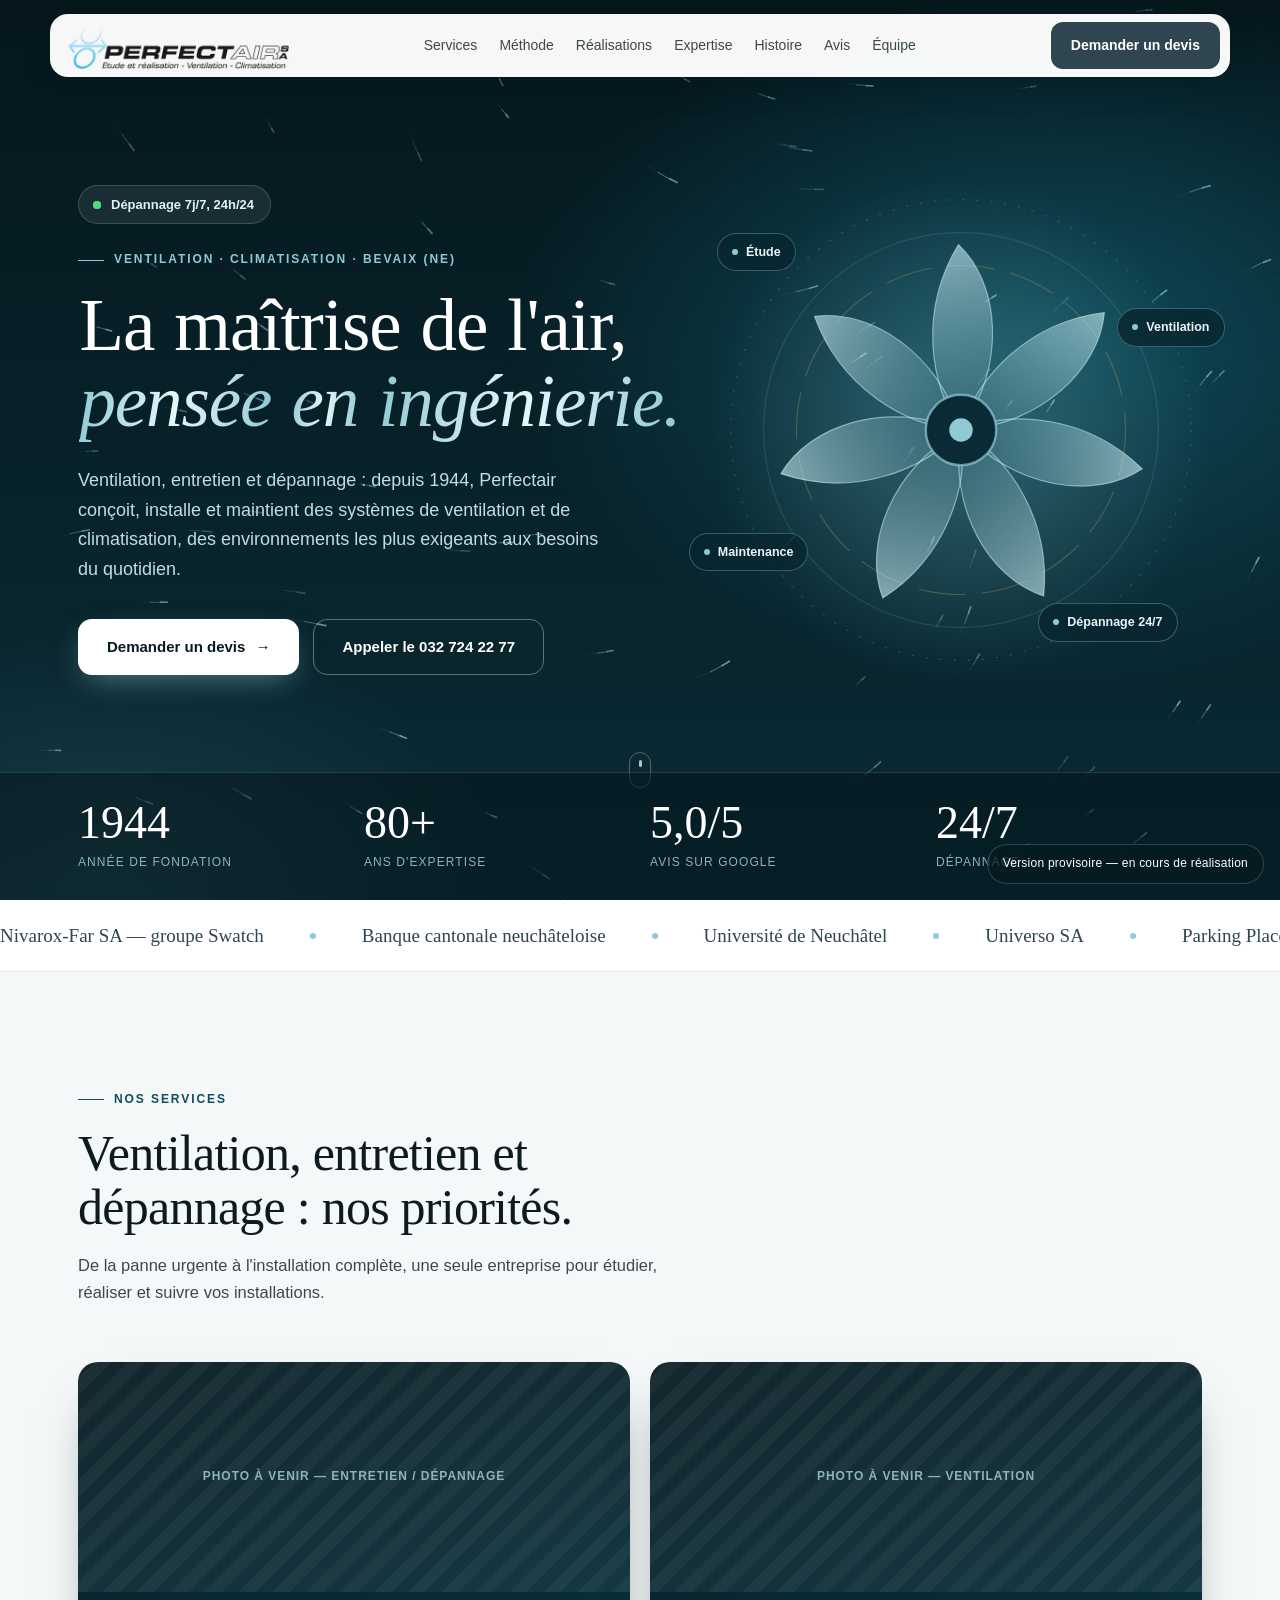
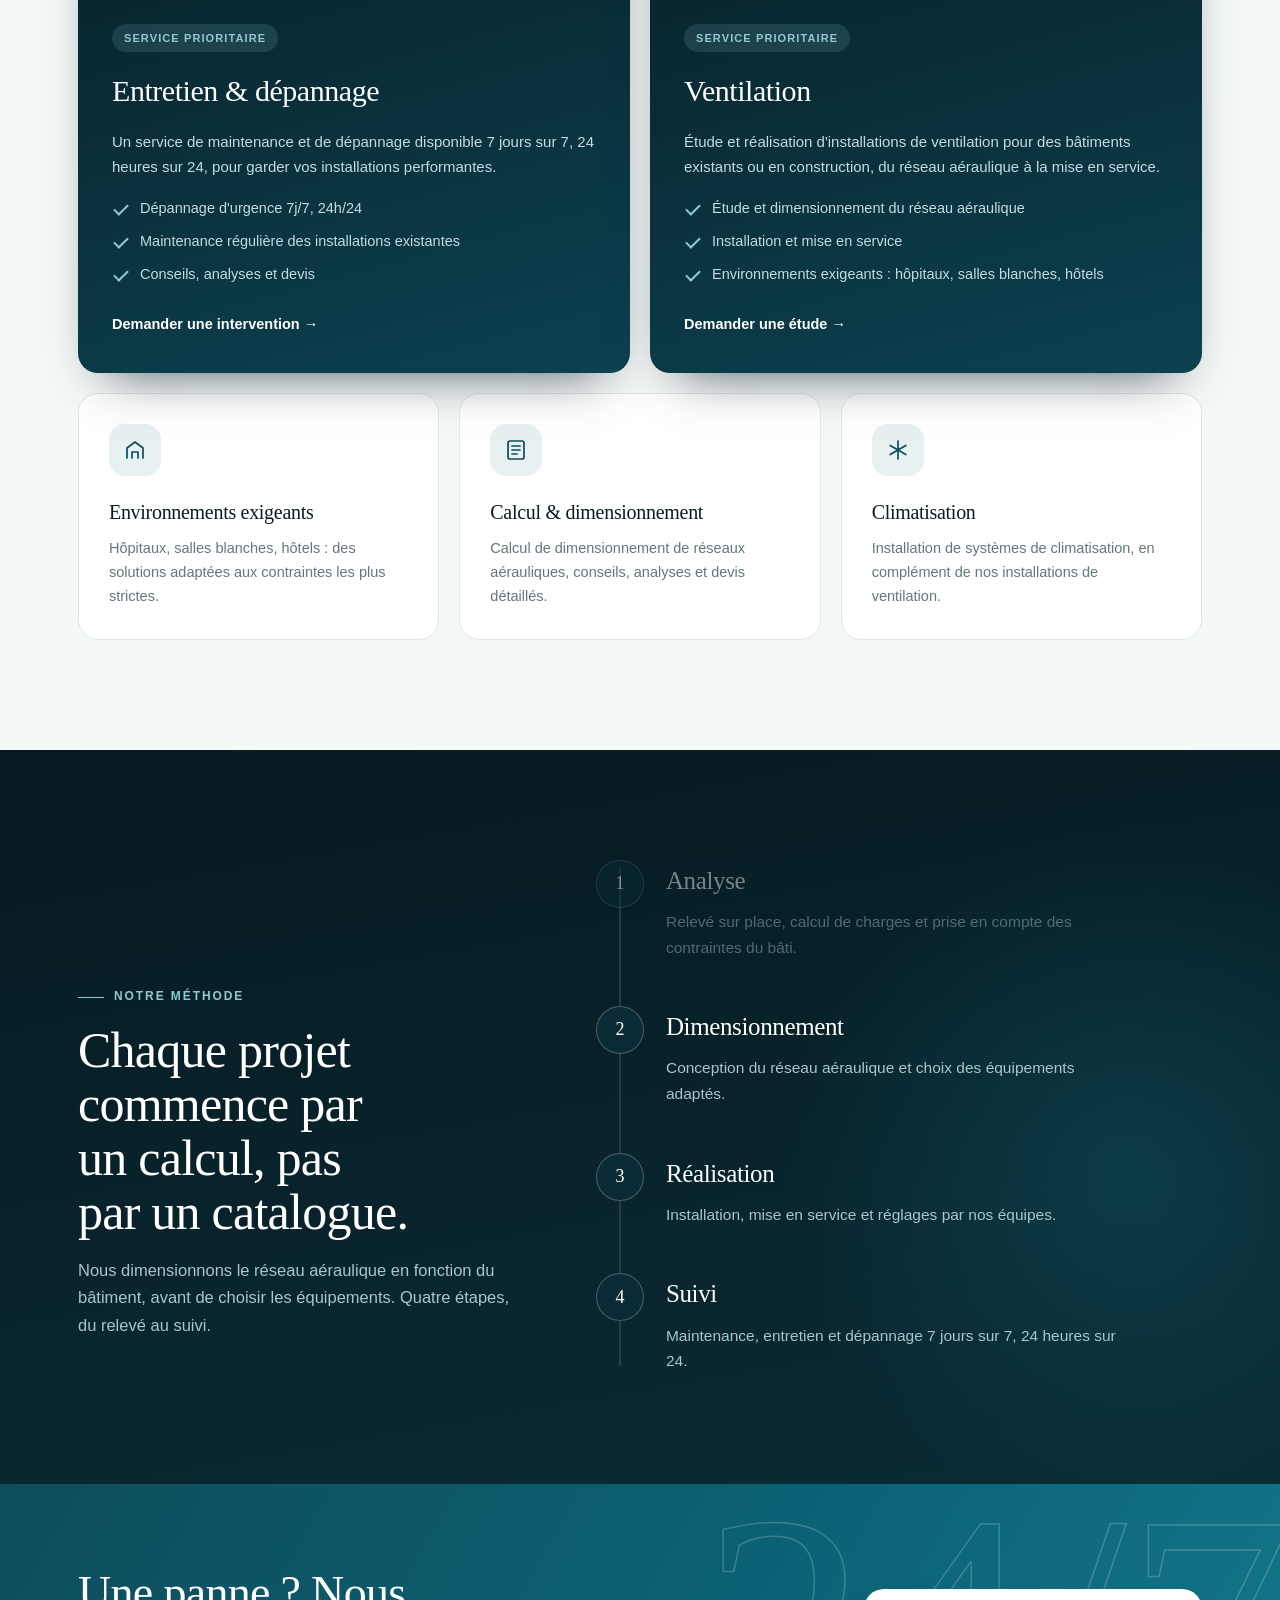
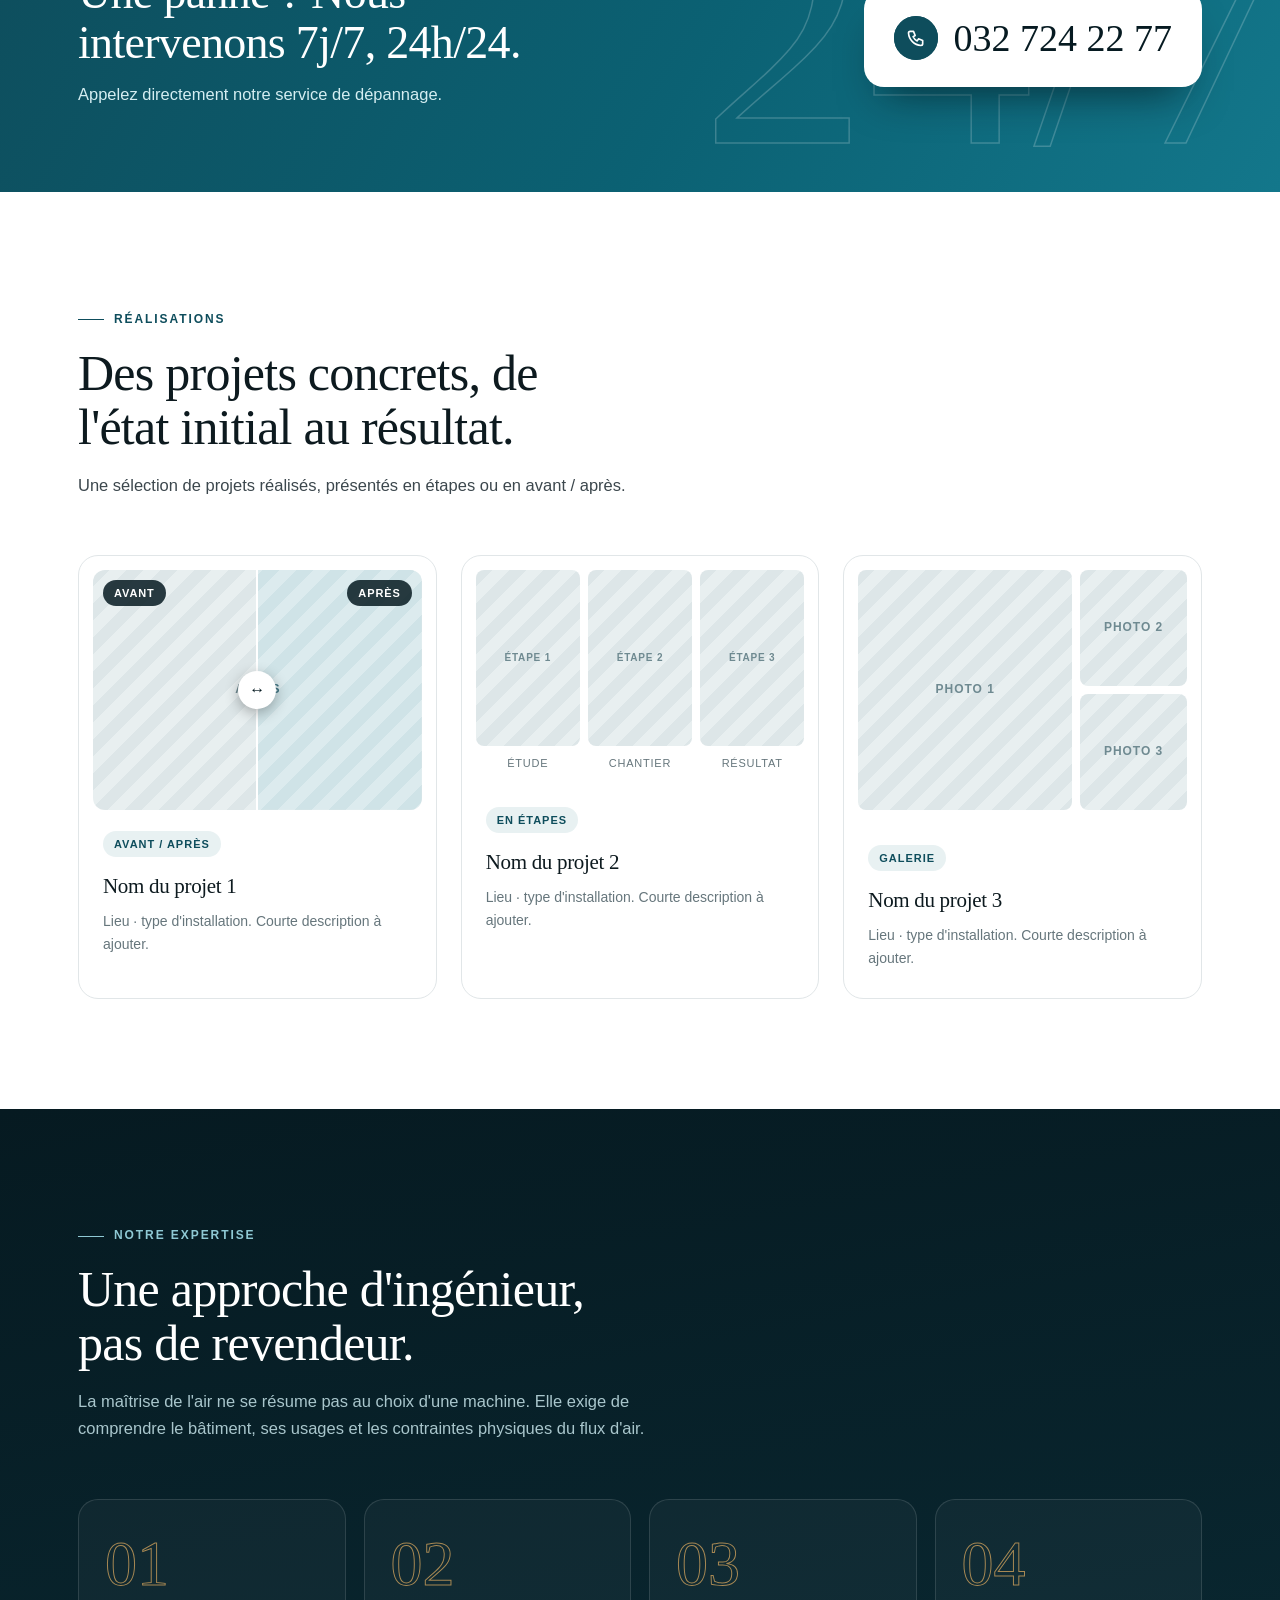
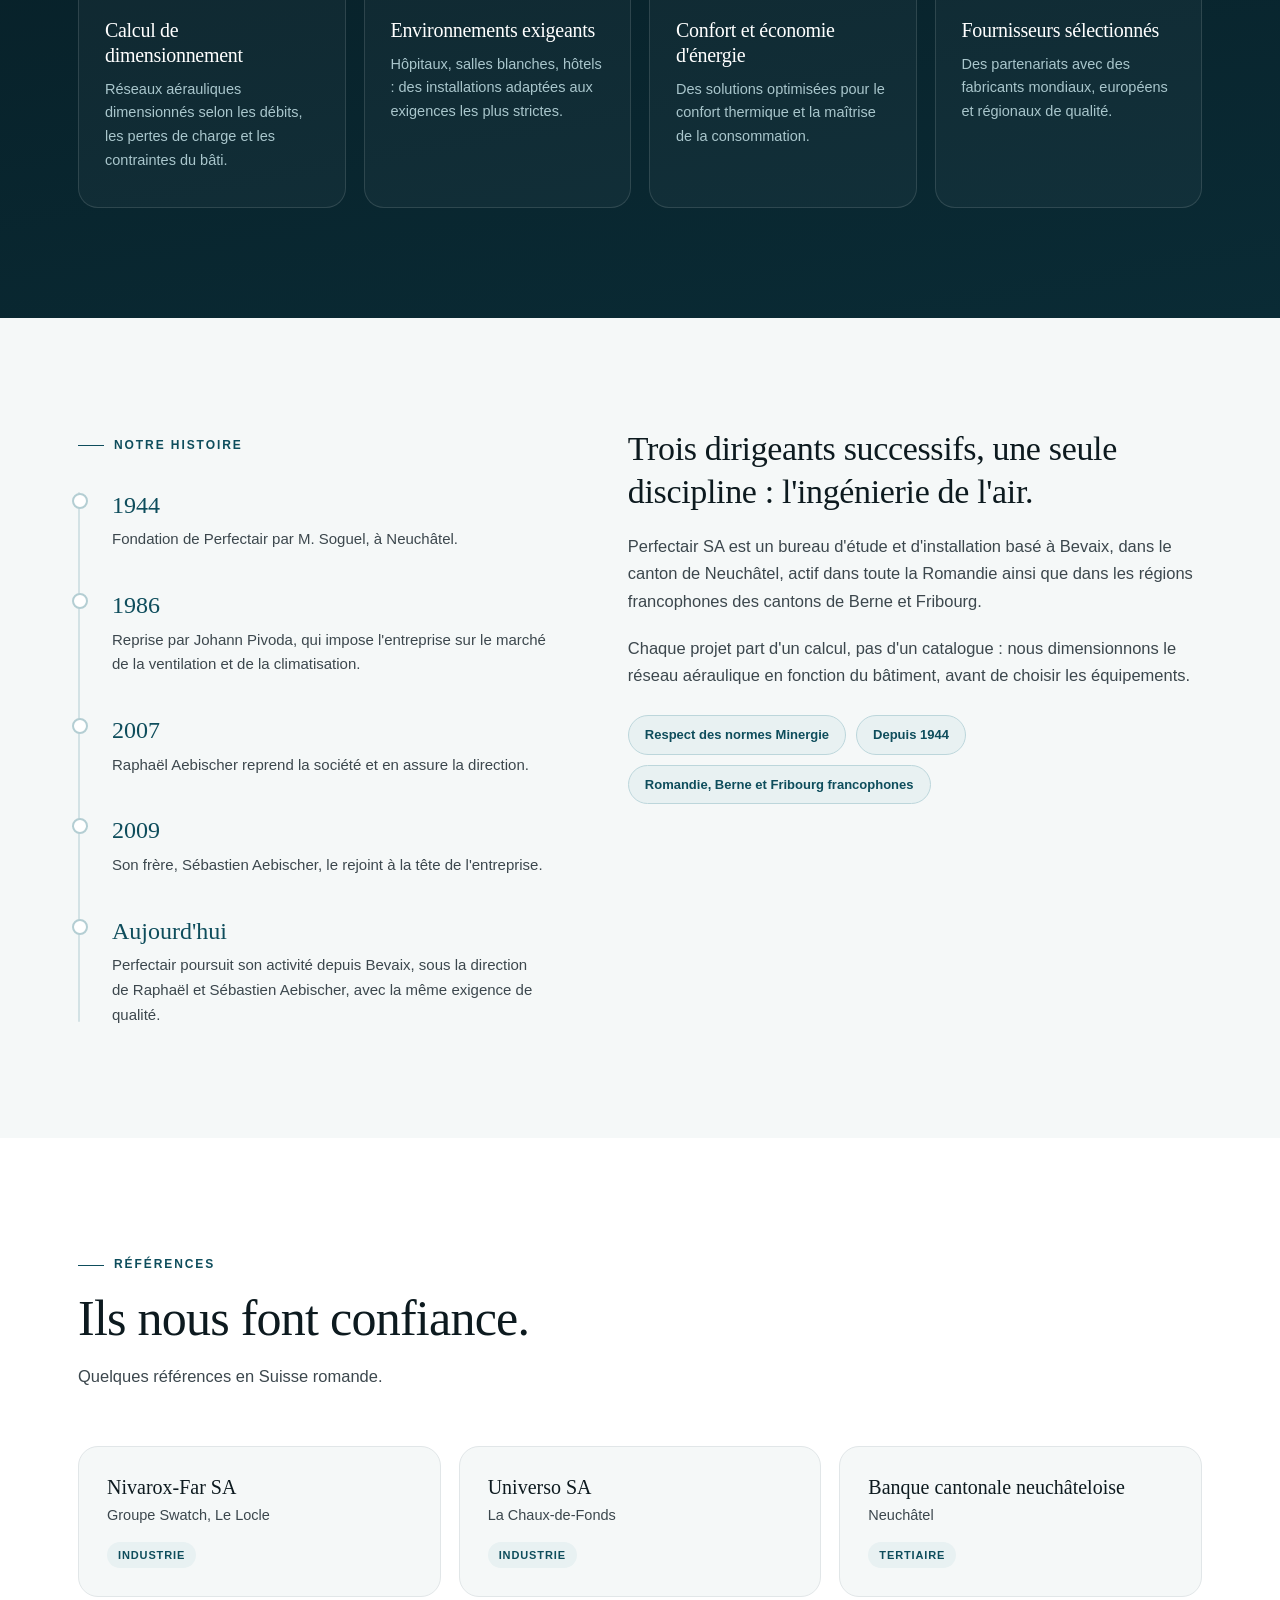
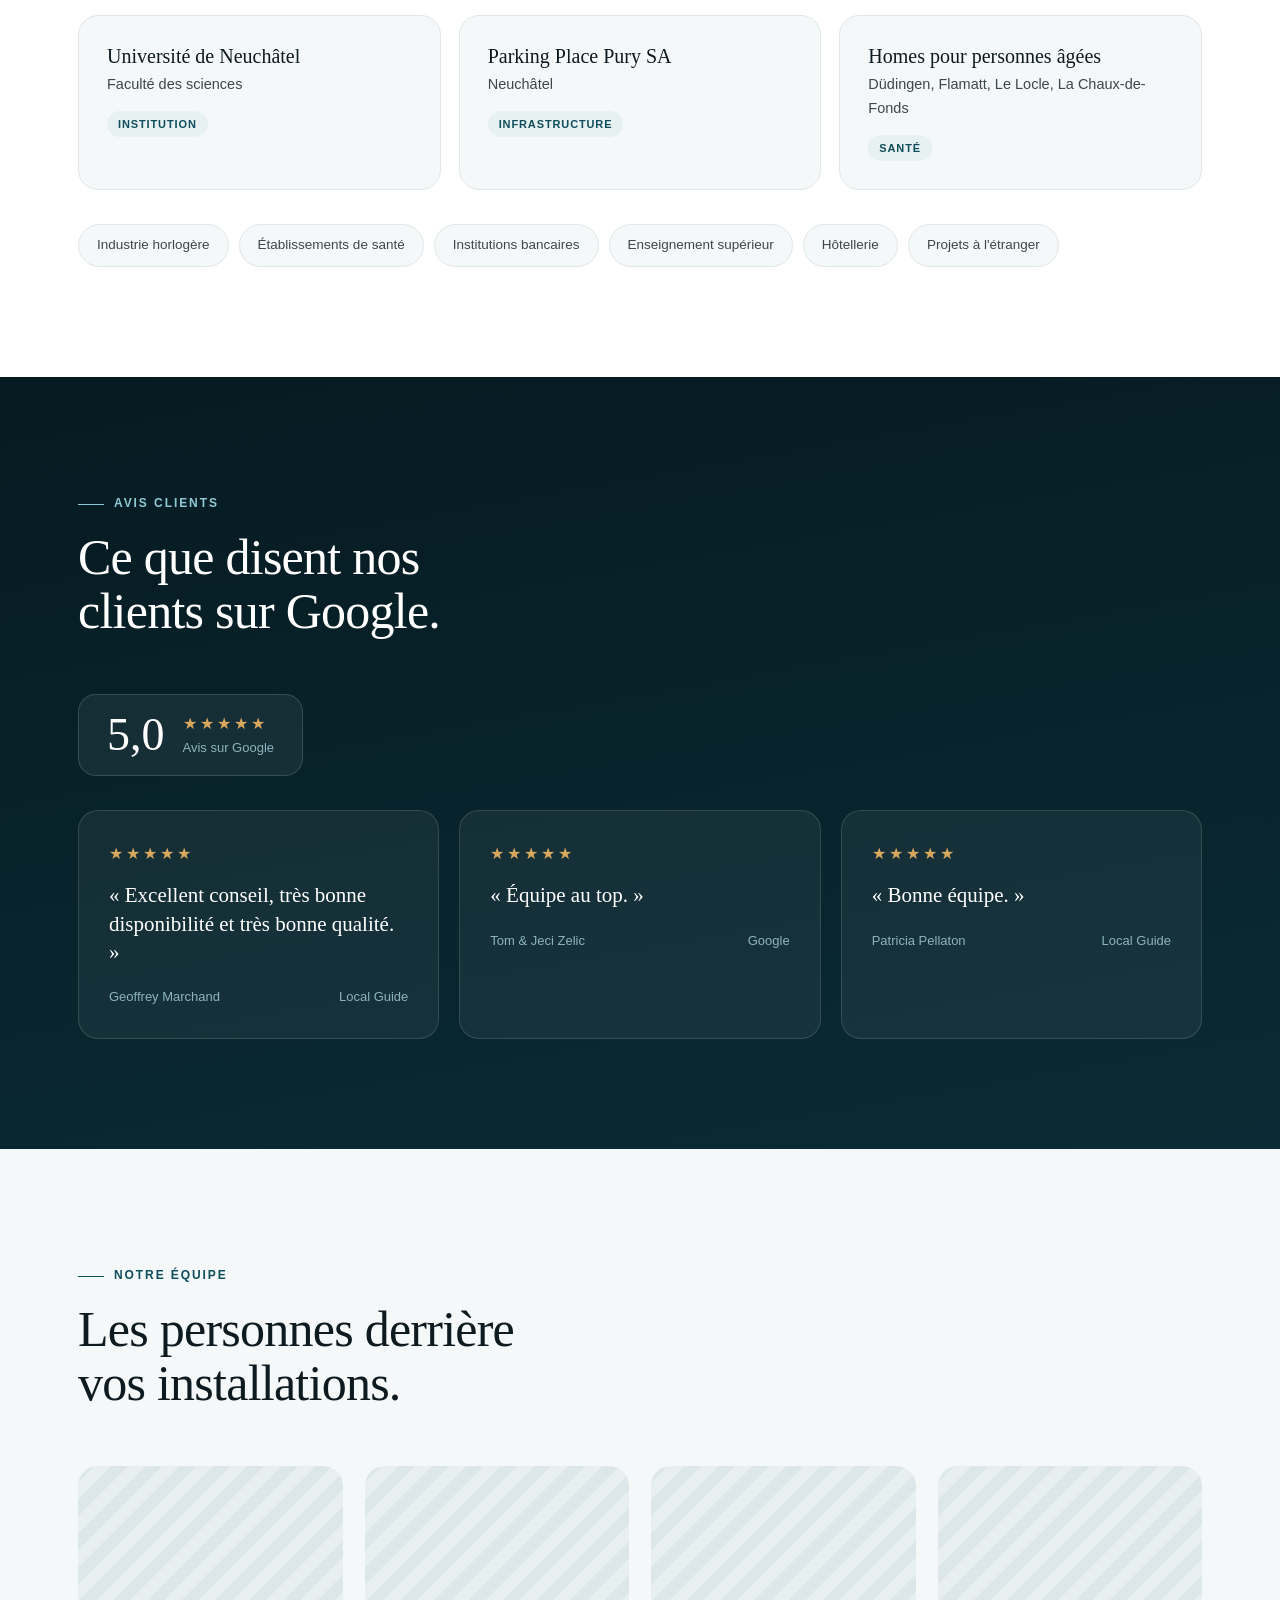
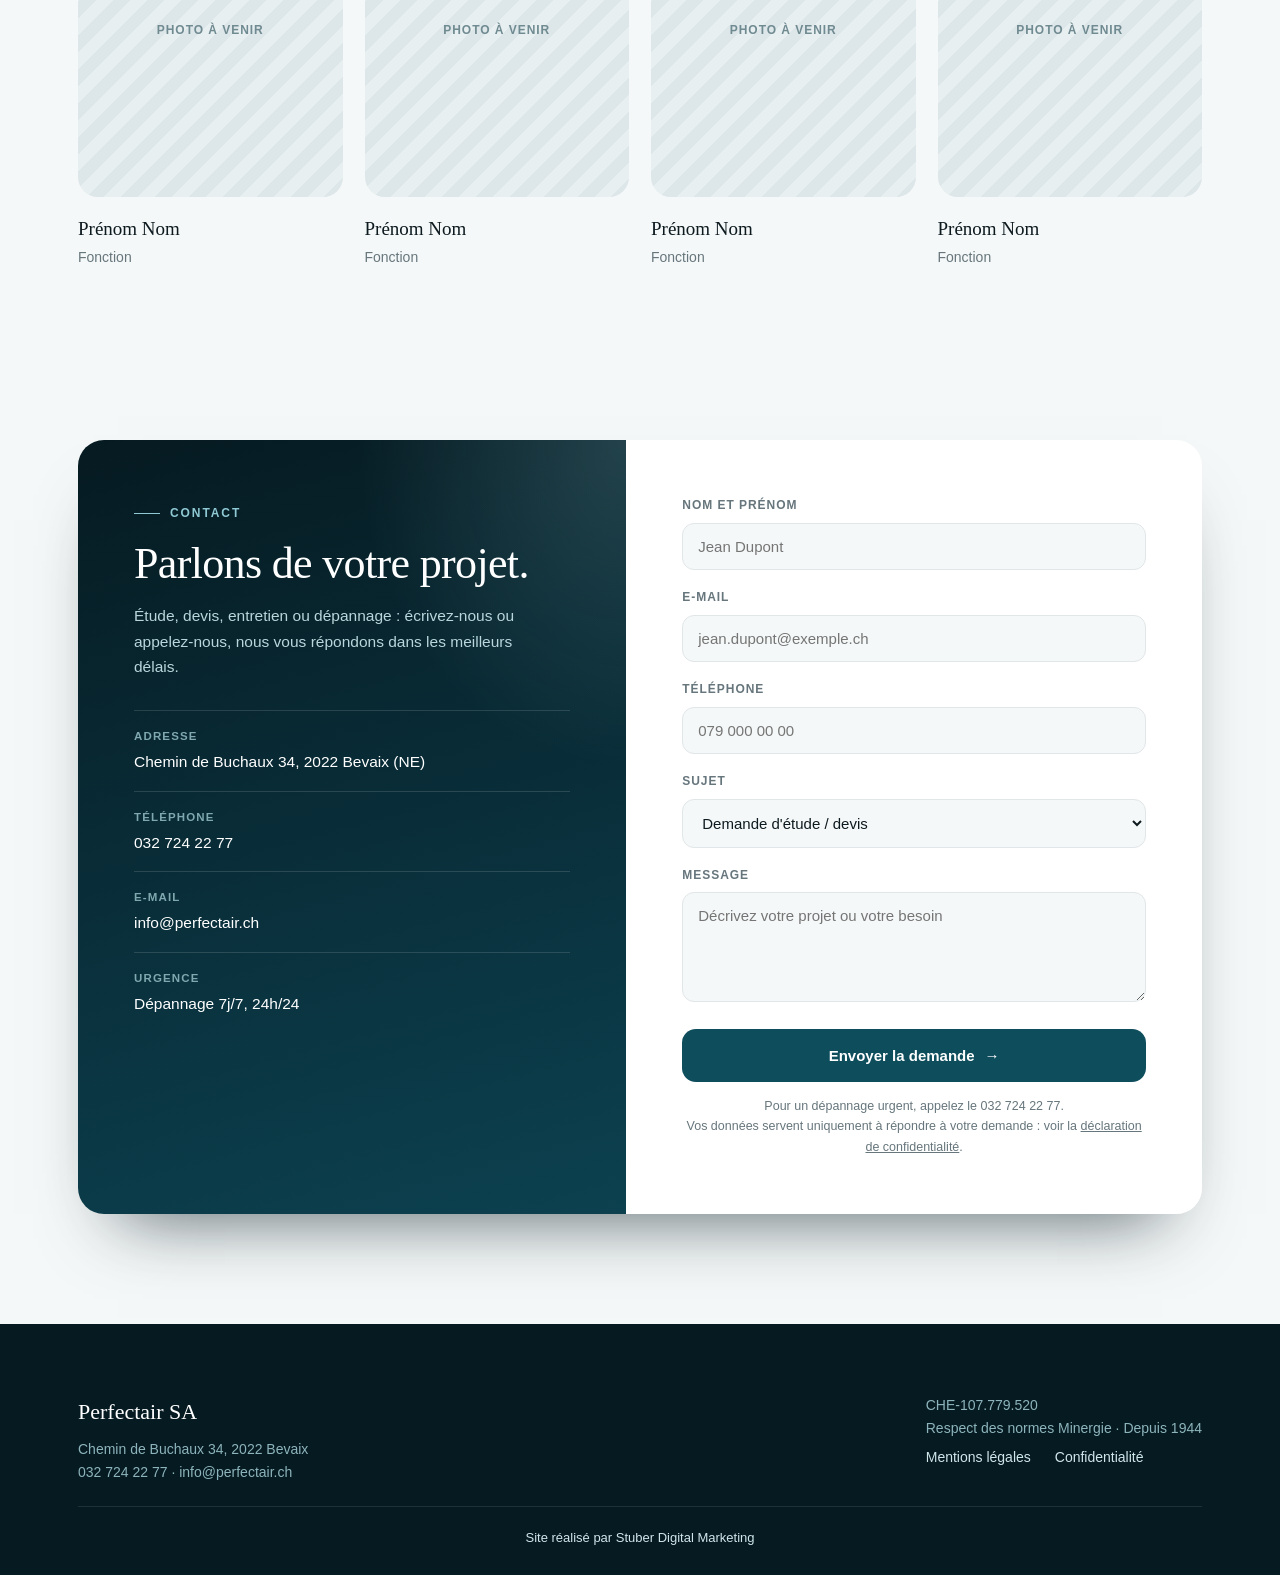
==== commit 6a0288fe: "Add files via upload" ====
--- a/index.html
+++ b/index.html
@@ -3,15 +3,16 @@
 <head>
 <meta charset="UTF-8">
 <meta name="viewport" content="width=device-width, initial-scale=1.0">
+<meta name="theme-color" content="#061a21">
 <title>Perfectair SA — Ventilation, climatisation et dépannage | Bevaix, Neuchâtel</title>
-<meta name="description" content="Perfectair SA, bureau d'étude et installateur de ventilation et climatisation à Bevaix (NE) depuis 1944. Entretien, dépannage 24h/24, climatisation.">
+<meta name="description" content="Perfectair SA, bureau d'étude et installateur de ventilation et climatisation à Bevaix (NE) depuis 1944. Ventilation, entretien et dépannage 24h/24.">
 <link rel="canonical" href="https://www.perfectair.ch/">
 <link rel="icon" href="favicon.svg" type="image/svg+xml">
 <meta property="og:type" content="website">
 <meta property="og:locale" content="fr_CH">
 <meta property="og:site_name" content="Perfectair SA">
 <meta property="og:title" content="Perfectair SA — Ventilation, climatisation et dépannage | Bevaix, Neuchâtel">
-<meta property="og:description" content="Bureau d'étude et installateur de ventilation et climatisation depuis 1944. Entretien, dépannage 7j/7 24h/24.">
+<meta property="og:description" content="Bureau d'étude et installateur de ventilation et climatisation depuis 1944. Ventilation, entretien, dépannage 7j/7 24h/24.">
 <meta property="og:url" content="https://www.perfectair.ch/">
 <!-- À AMÉLIORER : remplacer par une image 1200x630 px (photo + logo) pour un bel aperçu sur WhatsApp / LinkedIn -->
 <meta property="og:image" content="https://www.perfectair.ch/perfect-air.png">
@@ -24,7 +25,7 @@
   "url": "https://www.perfectair.ch/",
   "logo": "https://www.perfectair.ch/perfect-air.png",
   "image": "https://www.perfectair.ch/perfect-air.png",
-  "description": "Bureau d'étude et installateur de ventilation et de climatisation à Bevaix (Neuchâtel) depuis 1944. Entretien, dépannage 7j/7 24h/24, climatisation.",
+  "description": "Bureau d'étude et installateur de ventilation et de climatisation à Bevaix (Neuchâtel) depuis 1944. Ventilation, entretien, dépannage 7j/7 24h/24.",
   "telephone": "+41 32 724 22 77",
   "email": "info@perfectair.ch",
   "foundingDate": "1944",
@@ -45,430 +46,513 @@
   ]
 }
 </script>
+<script>document.documentElement.className+=' js';</script>
 <!--
 ==========================================================================
- PERFECTAIR SA — VERSION 2 (squelette prêt à recevoir les contenus)
+ PERFECTAIR SA — VERSION 4 TEST ("wow")
  Réalisé par Stuber Digital Marketing
 
- COMMENT AJOUTER LES IMAGES
- Créer un dossier "images" à côté de ce fichier, puis y déposer les photos
- avec EXACTEMENT ces noms. Elles apparaissent automatiquement, sans toucher
- au code. Tant qu'une photo manque, un cadre "Photo à venir" s'affiche.
-
-   perfect-air.png ......... logo Perfectair (déjà en place, à côté de ce fichier)
-   hero.jpg ................ grande photo d'ambiance en haut de page
-   service-depannage.jpg ... photo du service entretien / dépannage
-   service-clim.jpg ........ photo du service climatisation
-   projet1-avant.jpg / projet1-apres.jpg .. réalisation 1 (avant / après)
-   projet2-etape1.jpg / projet2-etape2.jpg / projet2-etape3.jpg .. réalisation 2 (étapes)
-   projet3-1.jpg / projet3-2.jpg / projet3-3.jpg .. réalisation 3 (galerie)
-   equipe1.jpg ... equipe4.jpg  (uniquement si la section Équipe est activée)
-
- Les repères "À MODIFIER" dans ce fichier indiquent les textes à valider.
- Section Équipe : masquée par défaut. Pour l'afficher, supprimer le mot
- "hidden" sur la ligne <section id="equipe" ...> et décommenter son lien de menu.
+ IMAGES : déposer les photos à côté de ce fichier (même dossier) ou dans un
+ dossier "images" avec ces noms exacts, elles apparaissent automatiquement :
+   perfect-air.png ......... logo (déjà en place)
+   hero.jpg ................ photo d'ambiance de l'accueil (fond, très discrète)
+   service-depannage.jpg / service-ventilation.jpg ... photos des deux services prioritaires
+   projet1-avant.jpg / projet1-apres.jpg ........ réalisation 1 (avant / après)
+   projet2-etape1.jpg / etape2 / etape3 ......... réalisation 2 (étapes)
+   projet3-1.jpg / projet3-2.jpg / projet3-3.jpg . réalisation 3 (galerie)
+   equipe1.jpg ... equipe4.jpg ................. section Équipe
+ Les chemins ci-dessous sont "images/xxx.jpg" : créer un dossier images.
 ==========================================================================
 -->
 <style>
   :root{
-    --ink:#12181c;
-    --ink-soft:#3c474d;
-    --muted:#6b767c;
-    --line:#e1e5e7;
-    --bg:#fbfbfa;
-    --surface:#ffffff;
-    --accent:#0e4d5c;
-    --accent-light:#e8f1f2;
-    --accent-line:#c3d8db;
-    --steel:#2f4550;
-    --deep:#0a2b35;
-    --deep-2:#0e4d5c;
-    --gold:#a9762f;
-    --gold-soft:#d9a85f;
-    --ice:#8fc9d4;
-    --radius:6px;
-    --maxw:1120px;
+    --ink:#0d1a1f; --ink-soft:#3c474d; --muted:#66767c; --line:#e1e6e8;
+    --bg:#f5f8f8; --surface:#ffffff;
+    --teal:#0e4d5c; --teal-l:#e8f1f2; --steel:#2f4550;
+    --deep:#061a21; --deep2:#0a2b35;
+    --ice:#8fc9d4; --ice2:#c9e8ee; --gold:#d9a85f;
+    --maxw:1180px; --r:20px;
     font-size:16px;
   }
   *{box-sizing:border-box;}
   [hidden]{display:none !important;}
-  html{scroll-behavior:smooth;scroll-padding-top:84px;}
-  body{margin:0;font-family:'Inter','Helvetica Neue',Arial,sans-serif;color:var(--ink);background:var(--bg);line-height:1.6;-webkit-font-smoothing:antialiased;overflow-x:hidden;}
-  h1,h2,h3,h4{font-family:Georgia,'Times New Roman',serif;font-weight:400;color:var(--ink);margin:0;letter-spacing:-0.01em;}
+  html{scroll-behavior:smooth;scroll-padding-top:96px;}
+  body{margin:0;font-family:'Inter','Helvetica Neue',Arial,sans-serif;color:var(--ink);background:var(--bg);line-height:1.65;-webkit-font-smoothing:antialiased;overflow-x:hidden;}
+  h1,h2,h3,h4{font-family:Georgia,'Times New Roman',serif;font-weight:400;letter-spacing:-0.015em;margin:0;color:var(--ink);}
   a{color:inherit;text-decoration:none;}
   img{max-width:100%;display:block;}
-  .wrap{max-width:var(--maxw);margin:0 auto;padding:0 32px;}
-  .eyebrow{text-transform:uppercase;letter-spacing:0.14em;font-size:12px;color:var(--accent);font-weight:600;}
-  .on-dark .eyebrow,.dark .eyebrow,.hero .eyebrow{color:var(--ice);}
-
-  /* ---------- Bandeau urgence (haut) ---------- */
-  .topbar{background:var(--deep);color:#d6e4e7;font-size:13px;}
-  .topbar .wrap{display:flex;justify-content:space-between;align-items:center;gap:16px;padding-top:9px;padding-bottom:9px;}
-  .topbar b{color:#fff;font-weight:600;}
-  .topbar a{color:#fff;font-weight:600;border-bottom:1px solid rgba(255,255,255,.35);}
-  .pulse{display:inline-block;position:relative;width:8px;height:8px;border-radius:50%;background:#4ade80;margin-right:8px;}
-  .pulse::after{content:'';position:absolute;inset:0;border-radius:50%;background:#4ade80;animation:ping 2s ease-out infinite;}
-  @keyframes ping{0%{transform:scale(1);opacity:.6;}70%,100%{transform:scale(2.8);opacity:0;}}
-
-  /* ---------- Header ---------- */
-  header{position:sticky;top:0;z-index:50;background:rgba(251,251,250,.97);border-bottom:1px solid var(--line);}
-  .nav{display:flex;align-items:center;justify-content:space-between;padding:14px 32px;max-width:var(--maxw);margin:0 auto;gap:20px;}
-  .logo{display:flex;align-items:center;gap:10px;}
-  .logo-img{height:50px;width:auto;}
-  .logo-mark{width:36px;height:36px;border-radius:50%;background:var(--steel);display:flex;align-items:center;justify-content:center;color:#fff;font-family:Georgia,serif;font-size:17px;flex-shrink:0;}
-  .logo-text{font-family:Georgia,serif;font-size:19px;line-height:1.15;}
-  .logo-text small{display:block;font-family:'Inter',sans-serif;font-size:10px;letter-spacing:.12em;color:var(--muted);text-transform:uppercase;margin-top:2px;}
-  nav.links{display:flex;gap:26px;font-size:14px;color:var(--ink-soft);}
-  nav.links a{padding:4px 0;border-bottom:1px solid transparent;transition:border-color .15s,color .15s;}
-  nav.links a:hover{border-color:var(--accent);color:var(--accent);}
-  .nav-cta{background:var(--steel);color:#fff;padding:10px 18px;border-radius:var(--radius);font-size:13.5px;font-weight:600;white-space:nowrap;transition:background .15s;}
-  .nav-cta:hover{background:var(--accent);}
-  .burger{display:none;background:none;border:1px solid var(--line);border-radius:var(--radius);width:42px;height:42px;cursor:pointer;padding:0;align-items:center;justify-content:center;flex-direction:column;gap:5px;}
+  .wrap{max-width:var(--maxw);margin:0 auto;padding:0 28px;}
+  .eyebrow{display:inline-flex;align-items:center;gap:10px;text-transform:uppercase;letter-spacing:.16em;font-size:12px;font-weight:600;color:var(--teal);}
+  .eyebrow::before{content:'';width:26px;height:1px;background:currentColor;}
+  .dark .eyebrow,.hero .eyebrow{color:var(--ice);}
+  .hero-eyebrow{display:flex;margin-bottom:18px;}
+  .btn{display:inline-flex;align-items:center;justify-content:center;gap:10px;padding:15px 28px;border-radius:14px;font-size:15px;font-weight:600;border:1px solid transparent;cursor:pointer;font-family:inherit;transition:transform .2s,background .2s,color .2s,border-color .2s,box-shadow .2s;}
+  .btn:active{transform:scale(.97);}
+  .btn-light{background:#fff;color:var(--deep);box-shadow:0 10px 30px -10px rgba(143,201,212,.6);}
+  .btn-light:hover{background:var(--ice2);transform:translateY(-2px);}
+  .btn-ghost{border-color:rgba(255,255,255,.35);color:#fff;}
+  .btn-ghost:hover{background:rgba(255,255,255,.12);border-color:#fff;}
+  .btn-dark{background:var(--steel);color:#fff;}
+  .btn-dark:hover{background:var(--teal);transform:translateY(-2px);}
+  .arrow{display:inline-block;transition:transform .2s;}
+  .btn:hover .arrow{transform:translateX(4px);}
+
+  /* Barre de progression */
+  .progress{position:fixed;top:0;left:0;right:0;height:3px;z-index:120;pointer-events:none;}
+  .progress i{display:block;height:100%;background:linear-gradient(90deg,var(--ice),var(--gold));transform-origin:0 50%;transform:scaleX(0);}
+
+  /* ---------- Navigation flottante ---------- */
+  .nav{position:fixed;top:14px;left:50%;transform:translateX(-50%);width:min(var(--maxw),calc(100% - 24px));z-index:100;display:flex;align-items:center;justify-content:space-between;gap:16px;padding:8px 10px 8px 18px;background:rgba(255,255,255,.97);border-radius:18px;box-shadow:0 12px 34px -14px rgba(3,20,26,.55);transition:box-shadow .3s;}
+  .logo-img{height:46px;width:auto;}
+  nav.links{display:flex;gap:22px;font-size:14px;color:var(--ink-soft);}
+  nav.links a{position:relative;padding:6px 0;transition:color .2s;}
+  nav.links a::after{content:'';position:absolute;left:0;right:0;bottom:0;height:2px;background:var(--teal);transform:scaleX(0);transform-origin:0 50%;transition:transform .25s;}
+  nav.links a:hover{color:var(--teal);}
+  nav.links a:hover::after{transform:scaleX(1);}
+  .nav-cta{background:var(--steel);color:#fff;padding:12px 20px;border-radius:12px;font-size:14px;font-weight:600;white-space:nowrap;transition:background .2s;}
+  .nav-cta:hover{background:var(--teal);}
+  .burger{display:none;width:44px;height:44px;border:1px solid var(--line);background:#fff;border-radius:12px;cursor:pointer;padding:0;flex-direction:column;align-items:center;justify-content:center;gap:5px;}
   .burger span{display:block;width:18px;height:2px;background:var(--ink);transition:transform .2s,opacity .2s;}
   .burger[aria-expanded="true"] span:nth-child(1){transform:translateY(7px) rotate(45deg);}
   .burger[aria-expanded="true"] span:nth-child(2){opacity:0;}
   .burger[aria-expanded="true"] span:nth-child(3){transform:translateY(-7px) rotate(-45deg);}
 
-  /* ---------- Placeholders photo (réutilisables) ---------- */
-  .photo{position:relative;overflow:hidden;background:repeating-linear-gradient(135deg,#dde6e8 0 12px,#e8eff0 12px 24px);display:flex;align-items:center;justify-content:center;color:#6f8a91;border-radius:8px;}
+  /* ---------- Hero ---------- */
+  .hero{position:relative;min-height:100vh;min-height:100svh;display:flex;flex-direction:column;color:#fff;overflow:hidden;
+    background:
+      radial-gradient(60% 55% at 82% 38%,rgba(14,77,92,.95) 0%,rgba(14,77,92,0) 70%),
+      radial-gradient(45% 45% at 8% 100%,rgba(143,201,212,.13) 0%,rgba(143,201,212,0) 70%),
+      linear-gradient(180deg,#05171d 0%,#0a2b35 100%);}
+  .hero-photo{position:absolute;inset:0;background:url('images/hero.jpg') center/cover no-repeat;opacity:.22;}
+  #flow{position:absolute;inset:0;width:100%;height:100%;display:block;pointer-events:none;}
+  .hero-main{position:relative;flex:1;width:100%;max-width:var(--maxw);margin:0 auto;padding:128px 28px 40px;display:grid;grid-template-columns:1.12fr .88fr;gap:30px;align-items:center;}
+  .live{display:inline-flex;align-items:center;gap:10px;font-size:13px;font-weight:600;color:#dff3f6;background:rgba(255,255,255,.08);border:1px solid rgba(255,255,255,.16);padding:8px 16px 8px 14px;border-radius:40px;margin-bottom:26px;}
+  .dot{position:relative;width:8px;height:8px;border-radius:50%;background:#4ade80;flex-shrink:0;}
+  .dot::after{content:'';position:absolute;inset:0;border-radius:50%;background:#4ade80;animation:ping 2s ease-out infinite;}
+  @keyframes ping{0%{transform:scale(1);opacity:.6;}70%,100%{transform:scale(3);opacity:0;}}
+  .hero h1{font-size:clamp(38px,5.7vw,78px);line-height:1.04;color:#fff;margin-bottom:26px;text-wrap:balance;}
+  .w{display:inline-block;overflow:hidden;vertical-align:top;padding:0 .02em .14em;margin-bottom:-.14em;}
+  .w>span{display:inline-block;transform:translateY(108%);animation:up .95s cubic-bezier(.2,.75,.2,1) forwards;animation-delay:calc(var(--i)*75ms + 200ms);}
+  @keyframes up{to{transform:none;}}
+  .hero h1 em{font-style:italic;color:var(--ice);}
+  .hero h1 em .w>span{padding-bottom:.14em;margin-bottom:-.14em;background:linear-gradient(95deg,#8fc9d4 0%,#e6f7fa 50%,#8fc9d4 100%);-webkit-background-clip:text;background-clip:text;-webkit-text-fill-color:transparent;}
+  .hero .lead{font-size:clamp(15.5px,1.5vw,18px);color:#c3dce1;max-width:540px;margin:0 0 34px;opacity:0;animation:fade .9s .9s forwards;}
+  .hero-cta{display:flex;gap:14px;flex-wrap:wrap;opacity:0;animation:fade .9s 1.1s forwards;}
+  .hero .live{opacity:0;animation:fade .8s .1s forwards;}
+  @keyframes fade{from{opacity:0;transform:translateY(12px);}to{opacity:1;transform:none;}}
+
+  /* Ventilateur */
+  .fan{position:relative;width:min(100%,470px);aspect-ratio:1;justify-self:center;opacity:0;animation:fade 1.2s .5s forwards;}
+  .fan::before{content:'';position:absolute;inset:-12%;background:radial-gradient(circle,rgba(143,201,212,.28) 0%,rgba(143,201,212,0) 62%);}
+  .fan svg{position:absolute;inset:0;width:100%;height:100%;}
+  .fan-rings{animation:spin 90s linear infinite reverse;}
+  .fan-blades{animation:spin 16s linear infinite;will-change:transform;}
+  @keyframes spin{to{transform:rotate(360deg);}}
+  .chip{position:absolute;display:inline-flex;align-items:center;gap:8px;font-size:12.5px;font-weight:600;color:#e6f6f9;background:rgba(8,38,48,.82);border:1px solid rgba(143,201,212,.35);padding:8px 14px;border-radius:30px;animation:float 6s ease-in-out infinite;white-space:nowrap;}
+  .chip::before{content:'';width:6px;height:6px;border-radius:50%;background:var(--ice);}
+  .c1{top:8%;left:-2%;} .c2{top:24%;right:-6%;animation-delay:-1.5s;} .c3{bottom:20%;left:-8%;animation-delay:-3s;} .c4{bottom:5%;right:4%;animation-delay:-4.5s;}
+  @keyframes float{0%,100%{transform:translateY(0);}50%{transform:translateY(-10px);}}
+
+  .hero-stats{position:relative;border-top:1px solid rgba(255,255,255,.13);background:rgba(3,16,21,.45);}
+  .hero-stats .wrap{display:grid;grid-template-columns:repeat(4,1fr);gap:20px;padding-top:26px;padding-bottom:26px;}
+  .stat b{display:block;font-family:Georgia,serif;font-weight:400;font-size:clamp(30px,3.6vw,46px);line-height:1.05;color:#fff;font-variant-numeric:tabular-nums;}
+  .stat span{font-size:12px;color:#8db4bc;text-transform:uppercase;letter-spacing:.09em;}
+  .scroll-hint{position:absolute;left:50%;bottom:112px;transform:translateX(-50%);width:22px;height:36px;border:1.5px solid rgba(255,255,255,.4);border-radius:14px;opacity:.7;}
+  .scroll-hint::after{content:'';position:absolute;left:50%;top:7px;width:3px;height:7px;margin-left:-1.5px;border-radius:2px;background:#fff;animation:wheel 1.8s infinite;}
+  @keyframes wheel{0%{opacity:0;transform:translateY(0);}30%{opacity:1;}100%{opacity:0;transform:translateY(12px);}}
+
+  /* ---------- Bandeau références défilant ---------- */
+  .marquee{background:var(--surface);border-bottom:1px solid var(--line);overflow:hidden;padding:20px 0;}
+  .track{display:flex;gap:46px;width:max-content;animation:marquee 46s linear infinite;font-family:Georgia,serif;font-size:19px;color:var(--steel);white-space:nowrap;}
+  .track span{display:inline-flex;align-items:center;gap:46px;}
+  .track span::after{content:'';width:6px;height:6px;border-radius:50%;background:var(--ice);}
+  .marquee:hover .track{animation-play-state:paused;}
+  @keyframes marquee{to{transform:translateX(-50%);}}
+
+  /* ---------- Sections ---------- */
+  section{padding:110px 0;position:relative;}
+  .head{max-width:700px;margin-bottom:56px;}
+  .head h2{font-size:clamp(30px,4vw,50px);line-height:1.08;margin-top:16px;text-wrap:balance;}
+  .head p{color:var(--ink-soft);font-size:16.5px;margin:18px 0 0;max-width:580px;}
+  .dark{background:linear-gradient(170deg,var(--deep) 0%,var(--deep2) 100%);color:#c3dce1;}
+  .dark h2,.dark h3,.dark h4{color:#fff;}
+  .dark .head p{color:#a9c6cc;}
+  .alt{background:var(--surface);}
+  .js .reveal{opacity:0;transform:translateY(26px);transition:opacity .8s cubic-bezier(.2,.7,.2,1),transform .8s cubic-bezier(.2,.7,.2,1);}
+  .js .reveal.in{opacity:1;transform:none;}
+
+  /* Spot lumineux au survol */
+  .spot{position:relative;--mx:50%;--my:50%;}
+  .spot::before{content:'';position:absolute;inset:0;border-radius:inherit;background:radial-gradient(420px circle at var(--mx) var(--my),rgba(143,201,212,.2),transparent 45%);opacity:0;transition:opacity .35s;pointer-events:none;z-index:1;}
+  .spot:hover::before{opacity:1;}
+
+  /* Placeholders photo */
+  .photo{position:relative;overflow:hidden;background:repeating-linear-gradient(135deg,#dde6e8 0 12px,#e8eff0 12px 24px);display:flex;align-items:center;justify-content:center;color:#6f8a91;border-radius:12px;}
   .photo::after{content:attr(data-label);position:absolute;font-size:12px;letter-spacing:.08em;text-transform:uppercase;font-weight:600;text-align:center;padding:0 12px;}
   .photo img{position:absolute;inset:0;width:100%;height:100%;object-fit:cover;z-index:1;}
-  .dark .photo{background:repeating-linear-gradient(135deg,rgba(255,255,255,.06) 0 12px,rgba(255,255,255,.1) 12px 24px);color:#9fc3cb;}
-
-  /* ---------- Hero (fond sombre) ---------- */
-  .hero{position:relative;overflow:hidden;contain:paint;color:#fff;background:linear-gradient(135deg,var(--deep) 0%,#0b3a47 55%,var(--deep-2) 100%);}
-  .hero-photo{position:absolute;inset:0;background:url('images/hero.jpg') center/cover no-repeat;opacity:.28;}
-  .hero-air{position:absolute;inset:0;width:100%;height:100%;opacity:.55;pointer-events:none;}
-  .hero-air path{fill:none;stroke:rgba(143,201,212,.35);stroke-width:1.4;stroke-dasharray:6 14;animation:flow 22s linear infinite;}
-  .hero-air path:nth-child(2){animation-duration:30s;stroke:rgba(143,201,212,.22);}
-  .hero-air path:nth-child(3){animation-duration:26s;animation-direction:reverse;stroke:rgba(255,255,255,.14);}
-  .hero-air.paused path{animation-play-state:paused;}
-  @keyframes flow{to{stroke-dashoffset:-400;}}
-  .hero-inner{position:relative;max-width:var(--maxw);margin:0 auto;padding:92px 32px 72px;display:grid;grid-template-columns:1.15fr .85fr;gap:56px;align-items:center;}
-  .hero h1{font-size:46px;line-height:1.1;margin-bottom:22px;color:#fff;}
-  .hero h1 em{font-style:normal;color:var(--ice);}
-  .hero p.lead{font-size:17px;color:#cfe0e4;max-width:540px;margin:0 0 32px;}
-  .hero-cta{display:flex;gap:14px;flex-wrap:wrap;}
-  .btn{display:inline-flex;align-items:center;justify-content:center;gap:8px;padding:14px 26px;border-radius:var(--radius);font-size:14.5px;font-weight:600;transition:background .15s,color .15s,border-color .15s,transform .15s;cursor:pointer;border:1px solid transparent;font-family:inherit;}
-  .btn:active{transform:scale(.98);}
-  .btn-light{background:#fff;color:var(--deep);}
-  .btn-light:hover{background:var(--ice);}
-  .btn-ghost{border-color:rgba(255,255,255,.5);color:#fff;}
-  .btn-ghost:hover{background:#fff;color:var(--deep);}
-  .btn-dark{background:var(--steel);color:#fff;}
-  .btn-dark:hover{background:var(--accent);}
-  .glass{background:rgba(12,52,64,.72);border:1px solid rgba(255,255,255,.16);border-radius:12px;padding:32px;}
-  .glass h3{color:#fff;font-size:18px;margin-bottom:14px;}
-  .schema-row{display:flex;align-items:flex-start;gap:14px;padding:13px 0;border-bottom:1px solid rgba(255,255,255,.14);font-size:13.5px;color:#d6e4e7;}
-  .schema-row:last-child{border-bottom:none;padding-bottom:0;}
-  .schema-num{width:26px;height:26px;border-radius:50%;border:1px solid rgba(255,255,255,.45);display:flex;align-items:center;justify-content:center;font-size:12px;flex-shrink:0;margin-top:1px;}
-  .schema-row b{color:#fff;font-weight:600;}
-  .hero-stats{position:relative;border-top:1px solid rgba(255,255,255,.14);background:rgba(4,22,28,.35);}
-  .hero-stats .wrap{display:grid;grid-template-columns:repeat(4,1fr);gap:20px;padding-top:26px;padding-bottom:26px;}
-  .stat b{display:block;font-family:Georgia,serif;font-size:30px;color:#fff;line-height:1.1;}
-  .stat span{font-size:12px;color:#9fc3cb;text-transform:uppercase;letter-spacing:.07em;}
-
-  /* ---------- Sections ---------- */
-  section{padding:92px 0;}
-  .section-head{max-width:660px;margin-bottom:50px;}
-  .section-head h2{font-size:33px;margin-top:10px;}
-  .section-head p{color:var(--ink-soft);font-size:15.5px;margin:14px 0 0;}
-  .alt{background:var(--surface);border-top:1px solid var(--line);border-bottom:1px solid var(--line);}
-  .dark{background:linear-gradient(160deg,var(--deep) 0%,#0c3a47 100%);color:#d6e4e7;}
-  .dark h2,.dark h3,.dark h4{color:#fff;}
-  .dark .section-head p{color:#b9cfd4;}
-
-  /* ---------- Services ---------- */
-  .svc-main{display:grid;grid-template-columns:1fr 1fr;gap:24px;margin-bottom:24px;}
-  .svc-big{background:linear-gradient(160deg,var(--deep) 0%,var(--deep-2) 100%);border-radius:12px;overflow:hidden;color:#d6e4e7;display:flex;flex-direction:column;transition:transform .25s;}
-  .svc-big:hover{transform:translateY(-4px);}
-  .svc-big .photo{height:210px;border-radius:0;background:repeating-linear-gradient(135deg,rgba(255,255,255,.06) 0 12px,rgba(255,255,255,.1) 12px 24px);color:#9fc3cb;}
-  .svc-body{padding:30px 30px 32px;display:flex;flex-direction:column;gap:12px;flex:1;}
-  .badge{align-self:flex-start;font-size:11px;text-transform:uppercase;letter-spacing:.09em;font-weight:600;background:rgba(143,201,212,.16);color:var(--ice);padding:4px 11px;border-radius:20px;}
-  .svc-big h3{font-size:24px;color:#fff;}
-  .svc-big p{margin:0;font-size:14.5px;}
-  .ticks{list-style:none;padding:0;margin:4px 0 0;display:grid;gap:7px;font-size:14px;}
-  .ticks li{padding-left:24px;position:relative;}
-  .ticks li::before{content:'';position:absolute;left:0;top:7px;width:11px;height:6px;border-left:2px solid var(--ice);border-bottom:2px solid var(--ice);transform:rotate(-45deg);}
-  .svc-link{margin-top:auto;padding-top:10px;font-weight:600;color:#fff;font-size:14px;}
+
+  /* ---------- Services (bento) ---------- */
+  .bento{display:grid;grid-template-columns:repeat(6,1fr);gap:20px;}
+  .svc-big{grid-column:span 3;border-radius:var(--r);overflow:hidden;background:linear-gradient(165deg,var(--deep) 0%,#0c4150 100%);color:#c3dce1;display:flex;flex-direction:column;transition:transform .35s cubic-bezier(.2,.7,.2,1),box-shadow .35s;box-shadow:0 24px 50px -28px rgba(6,26,33,.8);}
+  .svc-big:hover{transform:translateY(-6px);box-shadow:0 34px 60px -28px rgba(6,26,33,.9);}
+  .svc-big .photo{height:230px;border-radius:0;background:repeating-linear-gradient(135deg,rgba(255,255,255,.05) 0 12px,rgba(255,255,255,.09) 12px 24px);color:#8db4bc;}
+  .svc-body{position:relative;z-index:2;padding:32px 34px 36px;display:flex;flex-direction:column;gap:14px;flex:1;}
+  .badge{align-self:flex-start;font-size:11px;text-transform:uppercase;letter-spacing:.1em;font-weight:600;background:rgba(143,201,212,.15);color:var(--ice);padding:5px 12px;border-radius:30px;}
+  .svc-big h3{font-size:30px;color:#fff;}
+  .svc-big p{margin:0;font-size:15px;}
+  .ticks{list-style:none;padding:0;margin:4px 0 0;display:grid;gap:9px;font-size:14.5px;}
+  .ticks li{padding-left:28px;position:relative;}
+  .ticks li::before{content:'';position:absolute;left:2px;top:7px;width:12px;height:6px;border-left:2px solid var(--ice);border-bottom:2px solid var(--ice);transform:rotate(-45deg);}
+  .svc-link{margin-top:auto;padding-top:12px;font-weight:600;color:#fff;font-size:14.5px;}
   .svc-link:hover{color:var(--ice);}
-  .svc-sec{display:grid;grid-template-columns:repeat(3,1fr);gap:24px;}
-  .svc-card{background:var(--surface);border:1px solid var(--line);border-radius:12px;padding:28px;transition:border-color .2s,transform .2s;}
-  .svc-card:hover{border-color:var(--accent);transform:translateY(-3px);}
-  .svc-ico{width:46px;height:46px;border-radius:50%;background:var(--accent-light);color:var(--accent);display:flex;align-items:center;justify-content:center;margin-bottom:16px;}
-  .svc-ico svg{width:22px;height:22px;stroke:currentColor;fill:none;stroke-width:1.7;stroke-linecap:round;stroke-linejoin:round;}
-  .svc-card h4{font-size:18px;margin-bottom:8px;}
-  .svc-card p{margin:0;font-size:14px;color:var(--muted);}
-
-  /* ---------- Bandeau urgence ---------- */
-  .urgence{background:var(--accent);color:#fff;padding:54px 0;position:relative;overflow:hidden;}
-  .urgence::before{content:'';position:absolute;right:-80px;top:-80px;width:340px;height:340px;border-radius:50%;border:60px solid rgba(255,255,255,.06);}
-  .urgence .wrap{position:relative;display:flex;align-items:center;justify-content:space-between;gap:30px;flex-wrap:wrap;}
-  .urgence h2{color:#fff;font-size:28px;margin-bottom:6px;}
-  .urgence p{margin:0;color:#d6e8eb;font-size:15px;}
-  .urgence .tel{font-family:Georgia,serif;font-size:34px;color:#fff;white-space:nowrap;}
+  .svc-small{grid-column:span 2;background:var(--surface);border:1px solid var(--line);border-radius:var(--r);padding:30px;transition:transform .3s,border-color .3s,box-shadow .3s;}
+  .svc-small:hover{transform:translateY(-5px);border-color:var(--ice);box-shadow:0 26px 40px -30px rgba(14,77,92,.55);}
+  .svc-ico{width:52px;height:52px;border-radius:16px;background:var(--teal-l);color:var(--teal);display:flex;align-items:center;justify-content:center;margin-bottom:20px;}
+  .svc-ico svg{width:24px;height:24px;stroke:currentColor;fill:none;stroke-width:1.7;stroke-linecap:round;stroke-linejoin:round;}
+  .svc-small h4{font-size:20px;margin-bottom:8px;}
+  .svc-small p{margin:0;font-size:14.5px;color:var(--muted);}
+
+  /* ---------- Méthode (chronologie animée) ---------- */
+  .method{overflow:hidden;}
+  .method::before{content:'';position:absolute;right:-18%;top:6%;width:760px;height:760px;border-radius:50%;background:radial-gradient(circle,rgba(14,77,92,.55) 0%,rgba(14,77,92,0) 65%);pointer-events:none;}
+  .method-grid{position:relative;display:grid;grid-template-columns:.85fr 1.15fr;gap:70px;align-items:start;}
+  .method .head{position:sticky;top:120px;margin-bottom:0;}
+  .steps{position:relative;padding-left:70px;display:flex;flex-direction:column;gap:46px;--p:0;}
+  .steps::before,.steps::after{content:'';position:absolute;left:23px;top:8px;width:2px;border-radius:2px;}
+  .steps::before{bottom:8px;background:rgba(255,255,255,.12);}
+  .steps::after{height:calc((100% - 16px)*var(--p));background:linear-gradient(180deg,var(--ice),var(--gold));box-shadow:0 0 14px rgba(143,201,212,.7);}
+  .step{position:relative;opacity:.45;transition:opacity .5s;}
+  .step.on{opacity:1;}
+  .step .n{position:absolute;left:-70px;top:0;width:48px;height:48px;border-radius:50%;border:1.5px solid rgba(255,255,255,.25);background:var(--deep2);display:flex;align-items:center;justify-content:center;font-family:Georgia,serif;font-size:18px;color:#fff;transition:background .4s,border-color .4s,color .4s,box-shadow .4s;z-index:2;}
+  .step.on .n{background:var(--ice);border-color:var(--ice);color:var(--deep);box-shadow:0 0 0 7px rgba(143,201,212,.16);}
+  .step h4{font-size:25px;margin-bottom:8px;}
+  .step p{margin:0;font-size:15.5px;color:#a9c6cc;max-width:460px;}
+
+  /* ---------- Urgence ---------- */
+  .urgence{padding:84px 0;background:linear-gradient(120deg,var(--teal) 0%,#0b6173 55%,#13778b 100%);color:#fff;overflow:hidden;}
+  .urgence::before{content:'24/7';position:absolute;right:-1%;top:50%;transform:translateY(-52%);font-family:Georgia,serif;font-size:clamp(140px,26vw,360px);line-height:1;color:transparent;-webkit-text-stroke:1.5px rgba(255,255,255,.2);pointer-events:none;white-space:nowrap;}
+  .urgence .wrap{position:relative;display:flex;align-items:center;justify-content:space-between;gap:34px;flex-wrap:wrap;}
+  .urgence h2{color:#fff;font-size:clamp(28px,3.6vw,46px);line-height:1.1;margin-bottom:12px;max-width:560px;text-wrap:balance;}
+  .urgence p{margin:0;color:#d5eef2;font-size:16.5px;}
+  .tel-big{position:relative;display:inline-flex;align-items:center;gap:16px;background:#fff;color:var(--deep);border-radius:20px;padding:18px 30px;font-family:Georgia,serif;font-size:clamp(26px,3.2vw,38px);white-space:nowrap;box-shadow:0 24px 44px -20px rgba(3,20,26,.7);transition:transform .25s;}
+  .tel-big:hover{transform:translateY(-4px) scale(1.02);}
+  .tel-big .ring{position:relative;width:44px;height:44px;border-radius:50%;background:var(--teal);color:#fff;display:flex;align-items:center;justify-content:center;flex-shrink:0;}
+  .tel-big .ring::after{content:'';position:absolute;inset:0;border-radius:50%;border:2px solid var(--teal);animation:ring 2s ease-out infinite;}
+  @keyframes ring{0%{transform:scale(1);opacity:.7;}100%{transform:scale(1.9);opacity:0;}}
+  .tel-big svg{width:20px;height:20px;stroke:currentColor;fill:none;stroke-width:2;stroke-linecap:round;stroke-linejoin:round;}
 
   /* ---------- Réalisations ---------- */
   .proj-grid{display:grid;grid-template-columns:repeat(3,1fr);gap:24px;}
-  .proj{background:var(--bg);border:1px solid var(--line);border-radius:12px;overflow:hidden;display:flex;flex-direction:column;}
+  .proj{background:var(--surface);border:1px solid var(--line);border-radius:var(--r);overflow:hidden;display:flex;flex-direction:column;transition:transform .35s cubic-bezier(.2,.7,.2,1),box-shadow .35s;}
+  .proj:hover{transform:translateY(-6px);box-shadow:0 34px 50px -34px rgba(6,26,33,.55);}
   .proj-media{padding:14px 14px 0;}
-  .proj-body{padding:18px 22px 24px;}
-  .proj-tag{font-size:11px;text-transform:uppercase;letter-spacing:.08em;color:var(--accent);background:var(--accent-light);padding:3px 10px;border-radius:20px;display:inline-block;margin-bottom:10px;font-weight:600;}
-  .proj h4{font-size:18px;margin-bottom:6px;}
-  .proj p{margin:0;font-size:13.5px;color:var(--muted);}
-  /* Avant / après */
-  .ba{position:relative;height:230px;border-radius:8px;overflow:hidden;user-select:none;--pos:50%;}
+  .proj-body{padding:20px 24px 28px;}
+  .proj-tag{font-size:11px;text-transform:uppercase;letter-spacing:.09em;color:var(--teal);background:var(--teal-l);padding:4px 11px;border-radius:30px;display:inline-block;margin-bottom:12px;font-weight:600;}
+  .proj h4{font-size:21px;margin-bottom:6px;}
+  .proj p{margin:0;font-size:14px;color:var(--muted);}
+  .ba{position:relative;height:240px;border-radius:12px;overflow:hidden;user-select:none;--pos:50%;}
   .ba .photo{position:absolute;inset:0;border-radius:0;height:100%;}
   .ba .after{clip-path:inset(0 0 0 var(--pos));}
   .ba .photo.after{background:repeating-linear-gradient(135deg,#cfe3e7 0 12px,#dcebee 12px 24px);color:#3f7381;}
-  .ba-tag{position:absolute;top:10px;z-index:3;font-size:11px;letter-spacing:.08em;text-transform:uppercase;font-weight:600;background:rgba(10,43,53,.85);color:#fff;padding:3px 10px;border-radius:20px;}
+  .ba-tag{position:absolute;top:10px;z-index:3;font-size:11px;letter-spacing:.08em;text-transform:uppercase;font-weight:600;background:rgba(6,26,33,.85);color:#fff;padding:4px 11px;border-radius:30px;}
   .ba-tag.l{left:10px;} .ba-tag.r{right:10px;}
   .ba-line{position:absolute;top:0;bottom:0;left:var(--pos);width:2px;background:#fff;z-index:3;transform:translateX(-1px);pointer-events:none;}
-  .ba-line::after{content:'\2194';position:absolute;top:50%;left:50%;transform:translate(-50%,-50%);width:34px;height:34px;border-radius:50%;background:#fff;color:var(--deep);display:flex;align-items:center;justify-content:center;font-size:15px;box-shadow:0 2px 8px rgba(0,0,0,.25);}
+  .ba-line::after{content:'\2194';position:absolute;top:50%;left:50%;transform:translate(-50%,-50%);width:38px;height:38px;border-radius:50%;background:#fff;color:var(--deep);display:flex;align-items:center;justify-content:center;font-size:16px;box-shadow:0 4px 14px rgba(0,0,0,.3);}
   .ba input[type=range]{position:absolute;inset:0;width:100%;height:100%;opacity:0;cursor:ew-resize;z-index:4;margin:0;touch-action:pan-y;}
-  /* Étapes */
   .steps3{display:grid;grid-template-columns:repeat(3,1fr);gap:8px;}
-  .steps3 .photo{height:100px;border-radius:6px;}
+  .steps3 .photo{height:176px;border-radius:8px;}
   .steps3 .photo::after{font-size:10px;}
-  .steps-cap{display:grid;grid-template-columns:repeat(3,1fr);gap:8px;margin-top:6px;font-size:11px;color:var(--muted);text-align:center;text-transform:uppercase;letter-spacing:.06em;}
-  .gal{display:grid;grid-template-columns:2fr 1fr;grid-template-rows:1fr 1fr;gap:8px;height:230px;}
-  .gal .photo{border-radius:6px;}
+  .steps-cap{display:grid;grid-template-columns:repeat(3,1fr);gap:8px;margin-top:8px;font-size:11px;color:var(--muted);text-align:center;text-transform:uppercase;letter-spacing:.07em;}
+  .gal{display:grid;grid-template-columns:2fr 1fr;grid-template-rows:1fr 1fr;gap:8px;height:240px;}
+  .gal .photo{border-radius:8px;}
   .gal .photo:first-child{grid-row:span 2;}
 
-  /* ---------- Expertise (sombre) ---------- */
+  /* ---------- Expertise ---------- */
   .pillars{display:grid;grid-template-columns:repeat(4,1fr);gap:18px;}
-  .pillar{border:1px solid rgba(255,255,255,.14);border-radius:12px;padding:28px 22px;background:rgba(255,255,255,.04);transition:background .2s,border-color .2s;}
-  .pillar:hover{background:rgba(255,255,255,.09);border-color:rgba(143,201,212,.5);}
-  .pillar .num{font-family:Georgia,serif;font-size:14px;color:var(--gold-soft);margin-bottom:14px;}
-  .pillar h4{font-size:16.5px;margin-bottom:10px;line-height:1.35;}
-  .pillar p{margin:0;font-size:13.5px;color:#b3cbd0;}
+  .pillar{position:relative;border:1px solid rgba(255,255,255,.12);border-radius:var(--r);padding:32px 26px 34px;background:rgba(255,255,255,.035);overflow:hidden;transition:border-color .3s,transform .3s,background .3s;}
+  .pillar:hover{border-color:rgba(143,201,212,.55);transform:translateY(-5px);background:rgba(255,255,255,.07);}
+  .pillar .num{font-family:Georgia,serif;font-size:64px;line-height:1;color:transparent;-webkit-text-stroke:1px rgba(217,168,95,.75);margin-bottom:22px;}
+  .pillar h4{font-size:20px;margin-bottom:10px;line-height:1.25;}
+  .pillar p{margin:0;font-size:14.5px;color:#a9c6cc;}
 
   /* ---------- Histoire ---------- */
-  .about-grid{display:grid;grid-template-columns:.9fr 1.1fr;gap:64px;align-items:start;}
-  .timeline{border-left:2px solid var(--accent-line);padding-left:28px;display:flex;flex-direction:column;gap:30px;margin-top:24px;}
+  .about-grid{display:grid;grid-template-columns:.9fr 1.1fr;gap:80px;align-items:start;}
+  .timeline{position:relative;padding-left:34px;display:flex;flex-direction:column;gap:34px;margin-top:30px;--p:0;}
+  .timeline::before,.timeline::after{content:'';position:absolute;left:0;top:6px;width:2px;border-radius:2px;}
+  .timeline::before{bottom:6px;background:#d3e2e5;}
+  .timeline::after{height:calc((100% - 12px)*var(--p));background:linear-gradient(180deg,var(--teal),var(--ice));}
   .tl-item{position:relative;}
-  .tl-item::before{content:'';position:absolute;left:-34px;top:5px;width:10px;height:10px;border-radius:50%;background:var(--accent);box-shadow:0 0 0 4px var(--bg);}
-  .tl-year{font-family:Georgia,serif;font-size:18px;color:var(--accent);margin-bottom:3px;}
-  .tl-text{font-size:14.5px;color:var(--ink-soft);}
-  .about-copy p{color:var(--ink-soft);font-size:15.5px;margin:0 0 18px;}
-  .about-copy p:first-child{font-size:20px;color:var(--ink);font-family:Georgia,serif;line-height:1.45;}
-  .chips{display:flex;flex-wrap:wrap;gap:8px;margin-top:22px;}
-  .chip{border:1px solid var(--accent-line);background:var(--accent-light);color:var(--accent);border-radius:20px;padding:6px 14px;font-size:12.5px;font-weight:600;}
+  .tl-item::before{content:'';position:absolute;left:-40px;top:7px;width:12px;height:12px;border-radius:50%;background:#fff;border:2px solid #b4ced3;transition:background .4s,border-color .4s,box-shadow .4s;}
+  .tl-item.on::before{background:var(--teal);border-color:var(--teal);box-shadow:0 0 0 5px rgba(14,77,92,.15);}
+  .tl-year{font-family:Georgia,serif;font-size:24px;color:var(--teal);margin-bottom:2px;}
+  .tl-text{font-size:15px;color:var(--ink-soft);}
+  .about-copy p{color:var(--ink-soft);font-size:16.5px;margin:0 0 20px;}
+  .about-copy p:first-child{font-size:clamp(24px,2.8vw,34px);color:var(--ink);font-family:Georgia,serif;line-height:1.25;letter-spacing:-.01em;}
+  .chips{display:flex;flex-wrap:wrap;gap:10px;margin-top:26px;}
+  .chipb{border:1px solid #bcd6db;background:var(--teal-l);color:var(--teal);border-radius:30px;padding:8px 16px;font-size:13px;font-weight:600;}
 
   /* ---------- Références ---------- */
-  .ref-grid{display:grid;grid-template-columns:repeat(3,1fr);gap:1px;background:var(--line);border:1px solid var(--line);border-radius:12px;overflow:hidden;margin-bottom:34px;}
-  .ref-card{background:var(--surface);padding:26px;font-size:14px;color:var(--ink-soft);transition:background .2s;}
-  .ref-card:hover{background:var(--accent-light);}
-  .ref-card b{display:block;font-size:15px;color:var(--ink);margin-bottom:4px;}
-  .ref-tag{display:inline-block;margin-top:10px;font-size:11px;text-transform:uppercase;letter-spacing:.06em;color:var(--accent);background:var(--accent-light);padding:3px 9px;border-radius:20px;font-weight:600;}
-  .ref-card:hover .ref-tag{background:#fff;}
+  .ref-grid{display:grid;grid-template-columns:repeat(3,1fr);gap:18px;margin-bottom:34px;}
+  .ref-card{background:var(--bg);border:1px solid var(--line);border-radius:var(--r);padding:28px;font-size:14.5px;color:var(--ink-soft);transition:transform .3s,border-color .3s,background .3s,box-shadow .3s;}
+  .ref-card:hover{transform:translateY(-4px);border-color:var(--ice);background:#fff;box-shadow:0 22px 36px -28px rgba(14,77,92,.55);}
+  .ref-card b{display:block;font-family:Georgia,serif;font-weight:400;font-size:20px;color:var(--ink);margin-bottom:4px;line-height:1.25;}
+  .ref-tag{display:inline-block;margin-top:14px;font-size:11px;text-transform:uppercase;letter-spacing:.08em;color:var(--teal);background:var(--teal-l);padding:4px 11px;border-radius:30px;font-weight:600;}
   .sectors{display:flex;flex-wrap:wrap;gap:10px;}
-  .sector-chip{border:1px solid var(--line);border-radius:20px;padding:8px 16px;font-size:13px;color:var(--ink-soft);background:var(--surface);}
+  .sector-chip{border:1px solid var(--line);border-radius:30px;padding:9px 18px;font-size:13.5px;color:var(--ink-soft);background:var(--bg);}
 
   /* ---------- Avis ---------- */
-  .review-top{display:flex;align-items:center;gap:22px;margin-bottom:34px;flex-wrap:wrap;}
-  .score{display:flex;align-items:center;gap:16px;background:rgba(255,255,255,.07);border:1px solid rgba(255,255,255,.16);border-radius:12px;padding:16px 26px;}
-  .score b{font-family:Georgia,serif;font-size:38px;color:#fff;line-height:1;}
-  .stars{color:var(--gold-soft);font-size:15px;letter-spacing:2px;}
-  .score small{display:block;font-size:13px;color:#a9c3c9;}
+  .quote-mark{font-family:Georgia,serif;font-size:140px;line-height:.7;color:rgba(143,201,212,.2);margin-bottom:-10px;}
+  .score{display:inline-flex;align-items:center;gap:18px;background:rgba(255,255,255,.06);border:1px solid rgba(255,255,255,.14);border-radius:18px;padding:16px 28px;margin-bottom:34px;}
+  .score b{font-family:Georgia,serif;font-weight:400;font-size:46px;color:#fff;line-height:1;}
+  .stars{color:var(--gold);font-size:16px;letter-spacing:3px;}
+  .score small{display:block;font-size:13px;color:#8db4bc;}
   .review-grid{display:grid;grid-template-columns:repeat(3,1fr);gap:20px;}
-  .review-card{background:rgba(255,255,255,.06);border:1px solid rgba(255,255,255,.14);border-radius:12px;padding:26px;}
-  .review-card .stars{display:block;margin-bottom:12px;}
-  .review-card p{font-size:15px;color:#e5eff1;margin:0 0 16px;font-style:italic;}
-  .review-author{font-size:13px;color:#9fc3cb;display:flex;justify-content:space-between;gap:10px;}
-
-  /* ---------- Équipe (optionnelle) ---------- */
+  .review-card{background:rgba(255,255,255,.055);border:1px solid rgba(255,255,255,.13);border-radius:var(--r);padding:30px;transition:transform .3s,border-color .3s;}
+  .review-card:hover{transform:translateY(-4px);border-color:rgba(143,201,212,.5);}
+  .review-card .stars{display:block;margin-bottom:14px;}
+  .review-card p{font-family:Georgia,serif;font-size:21px;line-height:1.35;color:#fff;margin:0 0 20px;}
+  .review-author{font-size:13px;color:#8db4bc;display:flex;justify-content:space-between;gap:10px;}
+
+  /* ---------- Équipe ---------- */
   .team-grid{display:grid;grid-template-columns:repeat(4,1fr);gap:22px;}
-  .member .photo{aspect-ratio:4/5;margin-bottom:14px;}
-  .member b{display:block;font-family:Georgia,serif;font-size:17px;font-weight:400;}
-  .member span{font-size:13px;color:var(--muted);}
+  .member .photo{aspect-ratio:4/5;margin-bottom:16px;border-radius:var(--r);}
+  .member b{display:block;font-family:Georgia,serif;font-weight:400;font-size:19px;}
+  .member span{font-size:14px;color:var(--muted);}
 
   /* ---------- Contact ---------- */
-  .contact-grid{display:grid;grid-template-columns:1fr 1.05fr;border-radius:14px;overflow:hidden;box-shadow:0 20px 50px -20px rgba(10,43,53,.45);}
-  .contact-info{padding:50px;color:#fff;background:linear-gradient(160deg,var(--deep) 0%,var(--deep-2) 100%);}
-  .contact-info h2{color:#fff;font-size:29px;margin:10px 0 14px;}
-  .contact-info > p{color:#c5d9dd;font-size:14.5px;margin:0 0 28px;max-width:380px;}
-  .contact-line{padding:14px 0;border-top:1px solid rgba(255,255,255,.14);font-size:14.5px;}
-  .contact-line b{display:block;font-size:11.5px;text-transform:uppercase;letter-spacing:.08em;color:#8db4bc;margin-bottom:3px;font-weight:600;}
+  .contact-grid{display:grid;grid-template-columns:1fr 1.05fr;border-radius:26px;overflow:hidden;box-shadow:0 40px 70px -40px rgba(6,26,33,.7);}
+  .contact-info{position:relative;padding:56px;color:#fff;background:radial-gradient(70% 60% at 100% 0%,rgba(143,201,212,.2) 0%,rgba(143,201,212,0) 70%),linear-gradient(165deg,var(--deep) 0%,#0c4150 100%);}
+  .contact-info h2{color:#fff;font-size:clamp(30px,3.6vw,44px);margin:16px 0 16px;line-height:1.08;}
+  .contact-info>p{color:#b9d6dc;font-size:15.5px;margin:0 0 30px;max-width:380px;}
+  .contact-line{padding:16px 0;border-top:1px solid rgba(255,255,255,.13);font-size:15.5px;}
+  .contact-line b{display:block;font-size:11.5px;text-transform:uppercase;letter-spacing:.1em;color:#7fa8b0;margin-bottom:3px;font-weight:600;}
   .contact-line a:hover{color:var(--ice);}
-  .contact-form{background:#fff;padding:50px;}
-  .contact-form label{display:block;font-size:12px;color:var(--muted);margin-bottom:6px;text-transform:uppercase;letter-spacing:.06em;font-weight:600;}
-  .field{margin-bottom:16px;}
-  .contact-form input,.contact-form select,.contact-form textarea{width:100%;border:1px solid var(--line);border-radius:var(--radius);padding:12px 13px;font-size:14.5px;font-family:inherit;color:var(--ink);background:var(--bg);transition:border-color .15s,box-shadow .15s;}
-  .contact-form input:focus,.contact-form select:focus,.contact-form textarea:focus{outline:none;border-color:var(--accent);box-shadow:0 0 0 3px var(--accent-light);}
-  .contact-form textarea{resize:vertical;min-height:100px;}
-  .contact-form .btn{width:100%;background:var(--accent);color:#fff;}
-  .contact-form .btn:hover{background:var(--steel);}
-  .form-note{font-size:12px;color:var(--muted);margin:12px 0 0;text-align:center;}
-
-  /* ---------- Footer ---------- */
-  footer{background:var(--deep);color:#a9c3c9;padding:44px 0 26px;font-size:13px;}
-  .foot-row{display:flex;justify-content:space-between;gap:20px;flex-wrap:wrap;}
-  .foot-row b{color:#fff;font-family:Georgia,serif;font-weight:400;font-size:18px;display:block;margin-bottom:6px;}
-  .foot-legal{display:flex;gap:22px;flex-wrap:wrap;margin-top:22px;font-size:13px;}
-  .foot-legal a{color:#d6e4e7;border-bottom:1px solid transparent;}
-  .foot-legal a:hover{color:var(--ice);border-color:var(--ice);}
-  .foot-credit{margin-top:26px;padding-top:20px;border-top:1px solid rgba(255,255,255,.12);text-align:center;font-size:12.5px;}
-  .foot-credit a{color:#d6e4e7;border-bottom:1px solid transparent;}
-  .foot-credit a:hover{color:var(--ice);border-color:var(--ice);}
-
-  /* ---------- Étiquette maquette (bas droite) ---------- */
-  .maquette-tag{position:fixed;right:16px;bottom:16px;z-index:100;background:rgba(10,43,53,.72);color:#fff;font-size:12px;letter-spacing:.02em;padding:9px 15px;border-radius:20px;pointer-events:none;border:1px solid rgba(255,255,255,.18);}
-  @media(max-width:600px){.maquette-tag{right:10px;bottom:10px;font-size:11px;padding:7px 12px;}}
-
-  /* ---------- Animations d'apparition ---------- */
-  .reveal{opacity:0;transform:translateY(22px);transition:opacity .7s ease,transform .7s ease;}
-  .reveal.in{opacity:1;transform:none;}
-  @media (prefers-reduced-motion:reduce){
-    .reveal{opacity:1;transform:none;transition:none;}
-    .hero-air path,.pulse::after{animation:none;}
-    html{scroll-behavior:auto;}
+  .contact-form{background:#fff;padding:56px;}
+  .contact-form label{display:block;font-size:12px;color:var(--muted);margin-bottom:7px;text-transform:uppercase;letter-spacing:.08em;font-weight:600;}
+  .field{margin-bottom:18px;}
+  .contact-form input,.contact-form select,.contact-form textarea{width:100%;border:1px solid var(--line);border-radius:12px;padding:14px 15px;font-size:15px;font-family:inherit;color:var(--ink);background:var(--bg);transition:border-color .2s,box-shadow .2s,background .2s;}
+  .contact-form input:focus,.contact-form select:focus,.contact-form textarea:focus{outline:none;border-color:var(--teal);background:#fff;box-shadow:0 0 0 4px rgba(14,77,92,.12);}
+  .contact-form textarea{resize:vertical;min-height:110px;}
+  .contact-form .btn{width:100%;background:var(--teal);color:#fff;padding:17px;}
+  .contact-form .btn:hover{background:var(--steel);transform:translateY(-2px);}
+  .form-note{font-size:12.5px;color:var(--muted);margin:14px 0 0;text-align:center;}
+  .form-note a{text-decoration:underline;}
+
+  /* ---------- Pied de page ---------- */
+  footer{position:relative;background:var(--deep);color:#8db4bc;padding:70px 0 26px;font-size:14px;overflow:hidden;}
+  .foot-row{display:flex;justify-content:space-between;gap:24px;flex-wrap:wrap;}
+  .foot-row b{display:block;color:#fff;font-family:Georgia,serif;font-weight:400;font-size:22px;margin-bottom:8px;}
+  .foot-legal{display:flex;gap:24px;flex-wrap:wrap;margin-top:6px;}
+  .foot-legal a,.foot-credit a{color:#cfe6eb;border-bottom:1px solid transparent;transition:border-color .2s,color .2s;}
+  .foot-legal a:hover,.foot-credit a:hover{color:var(--ice);border-color:var(--ice);}
+  .foot-credit{margin-top:22px;padding-top:20px;border-top:1px solid rgba(255,255,255,.1);text-align:center;font-size:13px;}
+
+  /* Barre d'appel mobile + étiquette maquette */
+  .callbar{display:none;}
+  .maquette-tag{position:fixed;right:16px;bottom:16px;z-index:110;background:rgba(6,26,33,.74);color:#fff;font-size:12px;letter-spacing:.02em;padding:9px 15px;border-radius:30px;border:1px solid rgba(255,255,255,.18);pointer-events:none;}
+
+  /* ---------- Tablette / petits ordinateurs ---------- */
+  @media(max-width:1040px){
+    nav.links,.nav-cta{display:none;}
+    .burger{display:flex;}
+    nav.links.open{display:flex;position:absolute;left:0;right:0;top:calc(100% + 10px);flex-direction:column;gap:0;background:#fff;border-radius:18px;padding:10px 22px 18px;box-shadow:0 24px 40px -18px rgba(3,20,26,.55);}
+    nav.links.open a{padding:15px 0;border-bottom:1px solid var(--line);font-size:16px;}
+    nav.links.open a:last-child{border-bottom:none;}
+    nav.links.open a::after{display:none;}
   }
-
-  /* ---------- Tablette ---------- */
-  @media(max-width:960px){
-    .wrap{padding:0 24px;}
-    .nav{padding:12px 24px;}
-    nav.links{position:absolute;left:0;right:0;top:100%;background:var(--bg);border-bottom:1px solid var(--line);flex-direction:column;gap:0;padding:8px 24px 16px;display:none;box-shadow:0 18px 30px -20px rgba(0,0,0,.25);}
-    nav.links.open{display:flex;}
-    nav.links a{padding:13px 0;border-bottom:1px solid var(--line);font-size:15px;}
-    .burger{display:flex;}
-    .nav-cta{display:none;}
-    .hero-inner{grid-template-columns:1fr;padding:64px 24px 52px;gap:40px;}
-    .hero h1{font-size:36px;}
-    .hero-stats .wrap{grid-template-columns:repeat(2,1fr);}
-    section{padding:68px 0;}
-    .svc-main{grid-template-columns:1fr;}
-    .svc-sec{grid-template-columns:1fr 1fr;}
-    .proj-grid{grid-template-columns:1fr 1fr;}
+  @media(max-width:900px){
+    .wrap{padding:0 22px;}
+    section{padding:82px 0;}
+    .hero-main{grid-template-columns:1fr;padding:118px 22px 30px;}
+    .fan{position:absolute;width:min(94vw,520px);right:-28%;top:70px;opacity:.2 !important;animation:none;z-index:0;pointer-events:none;}
+    .fan .chip{display:none;}
+    .hero-main>div:first-child{position:relative;z-index:2;}
+    .hero-stats .wrap{grid-template-columns:repeat(2,1fr);gap:22px 20px;}
+    .scroll-hint{display:none;}
+    .bento{grid-template-columns:repeat(2,1fr);}
+    .svc-big{grid-column:span 2;}
+    .svc-small{grid-column:span 1;}
+    .svc-small:last-child{grid-column:span 2;}
+    .method-grid{grid-template-columns:1fr;gap:44px;}
+    .method .head{position:static;}
+    .proj-grid,.review-grid{grid-template-columns:1fr;}
     .pillars{grid-template-columns:1fr 1fr;}
-    .about-grid{grid-template-columns:1fr;gap:40px;}
+    .about-grid{grid-template-columns:1fr;gap:48px;}
     .ref-grid{grid-template-columns:1fr 1fr;}
-    .review-grid{grid-template-columns:1fr;}
     .team-grid{grid-template-columns:1fr 1fr;}
     .contact-grid{grid-template-columns:1fr;}
-    .contact-info,.contact-form{padding:38px 30px;}
+    .contact-info,.contact-form{padding:42px 32px;}
   }
 
   /* ---------- Mobile ---------- */
   @media(max-width:600px){
     :root{font-size:15px;}
     .wrap{padding:0 18px;}
-    .nav{padding:11px 18px;}
-    .topbar .wrap{flex-direction:column;gap:2px;text-align:center;padding-top:8px;padding-bottom:8px;}
-    .topbar .hide-m{display:none;}
+    section{padding:64px 0;}
+    .head{margin-bottom:38px;}
     .logo-img{height:38px;}
-    .logo-text{font-size:17px;}
-    .logo-text small{font-size:9px;}
-    .hero-inner{padding:46px 18px 40px;gap:30px;}
-    .hero h1{font-size:28px;line-height:1.15;}
-    .hero p.lead{font-size:15.5px;}
+    .nav{top:10px;width:calc(100% - 20px);padding:7px 8px 7px 14px;}
+    .hero-main{padding:104px 18px 24px;}
+    .hero h1{font-size:clamp(34px,10.4vw,44px);}
     .hero-cta{flex-direction:column;}
     .btn{width:100%;}
-    .glass{padding:24px 20px;}
-    .stat b{font-size:24px;}
-    section{padding:52px 0;}
-    .section-head{margin-bottom:34px;}
-    .section-head h2{font-size:25px;}
-    .svc-sec,.proj-grid,.pillars,.ref-grid,.team-grid{grid-template-columns:1fr;}
-    .svc-body{padding:24px 22px 26px;}
-    .svc-big h3{font-size:21px;}
-    .urgence{padding:42px 0;}
-    .urgence h2{font-size:23px;}
-    .urgence .tel{font-size:28px;}
-    .contact-info,.contact-form{padding:30px 20px;}
-    .contact-info h2{font-size:24px;}
+    .live{font-size:12px;}
+    .hero-eyebrow{font-size:clamp(9.5px,2.7vw,11px);letter-spacing:.09em;white-space:nowrap;margin-bottom:16px;}
+    .hero-eyebrow::before{display:none;}
+    .steps3 .photo{height:128px;}
+    .bento{grid-template-columns:1fr;}
+    .svc-big,.svc-small,.svc-small:last-child{grid-column:span 1;}
+    .svc-body{padding:26px 24px 30px;}
+    .svc-big .photo{height:190px;}
+    .svc-big h3{font-size:26px;}
+    .steps{padding-left:62px;gap:38px;}
+    .step .n{left:-62px;width:44px;height:44px;}
+    .steps::before,.steps::after{left:21px;}
+    .step h4{font-size:22px;}
+    .urgence{padding:64px 0;}
+    .tel-big{width:100%;justify-content:center;padding:16px 20px;}
+    .pillars,.ref-grid,.team-grid{grid-template-columns:1fr;}
+    .pillar .num{font-size:52px;margin-bottom:14px;}
+    .contact-info,.contact-form{padding:32px 22px;}
+    .contact-form input,.contact-form select,.contact-form textarea{font-size:16px;}
+    .contact-grid{border-radius:20px;}
+    .review-card p{font-size:19px;}
     .score{width:100%;justify-content:center;}
     .foot-row{flex-direction:column;}
-    .foot-legal{justify-content:center;}
-    .contact-form input,.contact-form select,.contact-form textarea{font-size:16px;}
-    .foot-legal a{padding:8px 0;}
+    body{padding-bottom:74px;}
+    .callbar{display:flex;position:fixed;left:10px;right:10px;bottom:10px;z-index:105;gap:8px;padding:8px;background:rgba(6,26,33,.96);border-radius:18px;box-shadow:0 16px 34px -10px rgba(0,0,0,.6);}
+    .callbar a{flex:1;display:flex;align-items:center;justify-content:center;padding:13px;border-radius:12px;font-weight:600;font-size:14.5px;}
+    .callbar .call{background:#fff;color:var(--deep);}
+    .callbar .quote{background:rgba(255,255,255,.1);color:#fff;border:1px solid rgba(255,255,255,.2);}
+    .maquette-tag{right:10px;bottom:86px;font-size:11px;padding:7px 12px;}
+  }
+
+  @media(prefers-reduced-motion:reduce){
+    html{scroll-behavior:auto;}
+    *,*::before,*::after{animation-duration:.001ms !important;animation-iteration-count:1 !important;transition-duration:.001ms !important;}
+    .w>span{transform:none;} .hero .lead,.hero-cta,.hero .live,.fan{opacity:1;}
+    .js .reveal{opacity:1;transform:none;}
+    .track{animation:none;}
   }
 </style>
 </head>
 <body>
 
-<!-- ======= Bandeau supérieur ======= -->
-<div class="topbar">
-  <div class="wrap">
-    <span><span class="pulse"></span><b>Dépannage 7j/7, 24h/24</b><span class="hide-m"> — pour toute panne de ventilation ou de climatisation</span></span>
-    <a href="tel:+41327242277">032 724 22 77</a>
-  </div>
-</div>
-
-<!-- ======= En-tête ======= -->
-<header>
-  <div class="nav">
-    <a class="logo" href="#top" aria-label="Perfectair SA — accueil">
-      <img class="logo-img" src="perfect-air.png" width="470" height="98" alt="Perfectair SA — Étude et réalisation, ventilation, climatisation" onerror="this.remove();document.getElementById('logoFallback').style.display='flex'">
-      <span id="logoFallback" style="display:none;align-items:center;gap:10px;">
-        <span class="logo-mark">P</span>
-        <span class="logo-text">Perfectair<small>Ventilation &amp; climatisation</small></span>
-      </span>
-    </a>
-    <nav class="links" id="menu">
-      <a href="#services">Services</a>
-      <a href="#realisations">Réalisations</a>
-      <a href="#expertise">Expertise</a>
-      <a href="#histoire">Histoire</a>
-      <a href="#avis">Avis</a>
-      <a href="#equipe">Équipe</a>
-    </nav>
-    <a class="nav-cta" href="#contact">Demander un devis</a>
-    <button class="burger" id="burger" aria-label="Ouvrir le menu" aria-expanded="false" aria-controls="menu"><span></span><span></span><span></span></button>
-  </div>
+<div class="progress" aria-hidden="true"><i id="bar"></i></div>
+
+<!-- ======= Navigation flottante ======= -->
+<header class="nav" id="nav">
+  <a class="logo" href="#top" aria-label="Perfectair SA — accueil"><img class="logo-img" src="perfect-air.png" width="470" height="98" alt="Perfectair SA — Étude et réalisation, ventilation, climatisation"></a>
+  <nav class="links" id="menu">
+    <a href="#services">Services</a>
+    <a href="#methode">Méthode</a>
+    <a href="#realisations">Réalisations</a>
+    <a href="#expertise">Expertise</a>
+    <a href="#histoire">Histoire</a>
+    <a href="#avis">Avis</a>
+    <a href="#equipe">Équipe</a>
+  </nav>
+  <a class="nav-cta" href="#contact">Demander un devis</a>
+  <button class="burger" id="burger" aria-label="Ouvrir le menu" aria-expanded="false" aria-controls="menu"><span></span><span></span><span></span></button>
 </header>
 
 <main id="top">
 
-<!-- ======= Hero (fond bleu foncé) ======= -->
+<!-- ======= Hero ======= -->
 <section class="hero" style="padding:0;">
   <div class="hero-photo"></div>
-  <svg class="hero-air" viewBox="0 0 1200 600" preserveAspectRatio="none" aria-hidden="true">
-    <path d="M-50 120 C 250 40, 450 220, 700 130 S 1100 60, 1300 160"/>
-    <path d="M-50 300 C 200 380, 520 200, 760 310 S 1080 420, 1300 300"/>
-    <path d="M-50 480 C 280 420, 480 560, 780 470 S 1120 400, 1300 500"/>
-  </svg>
-  <div class="hero-inner">
-    <div class="reveal">
-      <span class="eyebrow">Ventilation · Climatisation · Bevaix (NE)</span>
-      <h1 style="margin-top:14px;">La maîtrise de l'air, <em>pensée en ingénierie.</em></h1>
+  <canvas id="flow" aria-hidden="true"></canvas>
+
+  <div class="hero-main">
+    <div>
+      <div class="live"><span class="dot"></span>Dépannage 7j/7, 24h/24</div>
+      <span class="eyebrow hero-eyebrow">Ventilation · Climatisation · Bevaix (NE)</span>
+      <h1>
+        <span class="w" style="--i:0"><span>La</span></span>
+        <span class="w" style="--i:1"><span>maîtrise</span></span>
+        <span class="w" style="--i:2"><span>de</span></span>
+        <span class="w" style="--i:3"><span>l'air,</span></span>
+        <em><span class="w" style="--i:4"><span>pensée</span></span>
+        <span class="w" style="--i:5"><span>en</span></span>
+        <span class="w" style="--i:6"><span>ingénierie.</span></span></em>
+      </h1>
       <!-- À MODIFIER : texte d'accroche à valider avec Perfectair -->
-      <p class="lead">Entretien, dépannage et climatisation : depuis 1944, Perfectair conçoit, installe et maintient des systèmes de ventilation et de climatisation, des environnements les plus exigeants aux besoins du quotidien.</p>
+      <p class="lead">Ventilation, entretien et dépannage : depuis 1944, Perfectair conçoit, installe et maintient des systèmes de ventilation et de climatisation, des environnements les plus exigeants aux besoins du quotidien.</p>
       <div class="hero-cta">
-        <a class="btn btn-light" href="#contact">Demander un devis</a>
+        <a class="btn btn-light" href="#contact">Demander un devis <span class="arrow">→</span></a>
         <a class="btn btn-ghost" href="tel:+41327242277">Appeler le 032 724 22 77</a>
       </div>
     </div>
-    <div class="glass reveal">
-      <h3>Notre méthode d'intervention</h3>
-      <div class="schema-row"><div class="schema-num">1</div><div><b>Analyse</b> — relevé, calcul de charges, contraintes du bâti.</div></div>
-      <div class="schema-row"><div class="schema-num">2</div><div><b>Dimensionnement</b> — réseau aéraulique, choix des équipements.</div></div>
-      <div class="schema-row"><div class="schema-num">3</div><div><b>Réalisation</b> — installation, mise en service, réglages.</div></div>
-      <div class="schema-row"><div class="schema-num">4</div><div><b>Suivi</b> — maintenance, entretien, dépannage 7j/7.</div></div>
-    </div>
-  </div>
+
+    <!-- Ventilateur animé -->
+    <div class="fan" aria-hidden="true">
+      <svg class="fan-rings" viewBox="0 0 400 400" fill="none">
+        <circle cx="200" cy="200" r="196" stroke="rgba(143,201,212,.22)" stroke-width="1" stroke-dasharray="2 10"/>
+        <circle cx="200" cy="200" r="168" stroke="rgba(143,201,212,.16)" stroke-width="1"/>
+        <circle cx="200" cy="200" r="140" stroke="rgba(217,168,95,.28)" stroke-width="1" stroke-dasharray="40 14"/>
+      </svg>
+      <svg class="fan-blades" viewBox="0 0 400 400">
+        <defs>
+          <linearGradient id="bl" x1="0" y1="1" x2="1" y2="0">
+            <stop offset="0" stop-color="#8fc9d4" stop-opacity=".05"/>
+            <stop offset="1" stop-color="#c9eef5" stop-opacity=".62"/>
+          </linearGradient>
+          <path id="blade" d="M200 200 C 214 154, 258 108, 322 100 C 318 148, 268 196, 200 200Z" fill="url(#bl)" stroke="rgba(201,238,245,.55)" stroke-width="1"/>
+        </defs>
+        <use href="#blade"/>
+        <use href="#blade" transform="rotate(51.43 200 200)"/>
+        <use href="#blade" transform="rotate(102.86 200 200)"/>
+        <use href="#blade" transform="rotate(154.29 200 200)"/>
+        <use href="#blade" transform="rotate(205.71 200 200)"/>
+        <use href="#blade" transform="rotate(257.14 200 200)"/>
+        <use href="#blade" transform="rotate(308.57 200 200)"/>
+      </svg>
+      <svg viewBox="0 0 400 400">
+        <circle cx="200" cy="200" r="30" fill="#0a2b35" stroke="rgba(143,201,212,.7)" stroke-width="2"/>
+        <circle cx="200" cy="200" r="10" fill="#8fc9d4"/>
+      </svg>
+      <span class="chip c1">Étude</span>
+      <span class="chip c2">Ventilation</span>
+      <span class="chip c3">Maintenance</span>
+      <span class="chip c4">Dépannage 24/7</span>
+    </div>
+  </div>
+
+  <div class="scroll-hint" aria-hidden="true"></div>
+
   <div class="hero-stats">
     <div class="wrap">
-      <div class="stat"><b data-count="1944">1944</b><span>Année de fondation</span></div>
-      <div class="stat"><b>80+</b><span>Ans d'expertise</span></div>
+      <div class="stat"><b data-count="1944" data-from="1880">1944</b><span>Année de fondation</span></div>
+      <div class="stat"><b data-count="80" data-suffix="+">80+</b><span>Ans d'expertise</span></div>
       <div class="stat"><b>5,0/5</b><span>Avis sur Google</span></div>
       <div class="stat"><b>24/7</b><span>Dépannage</span></div>
     </div>
   </div>
 </section>
 
-<!-- ======= Services (priorités : entretien/dépannage + climatisation) ======= -->
+<!-- ======= Bandeau défilant : références ======= -->
+<div class="marquee" aria-label="Quelques références">
+  <div class="track" id="track">
+    <span>Nivarox-Far SA — groupe Swatch</span>
+    <span>Banque cantonale neuchâteloise</span>
+    <span>Université de Neuchâtel</span>
+    <span>Universo SA</span>
+    <span>Parking Place Pury SA</span>
+    <span>Homes pour personnes âgées</span>
+  </div>
+</div>
+
+<!-- ======= Services ======= -->
 <section id="services">
   <div class="wrap">
-    <div class="section-head reveal">
+    <div class="head reveal">
       <span class="eyebrow">Nos services</span>
-      <h2>Entretien, dépannage et climatisation : nos priorités.</h2>
+      <h2>Ventilation, entretien et dépannage : nos priorités.</h2>
       <p>De la panne urgente à l'installation complète, une seule entreprise pour étudier, réaliser et suivre vos installations.</p>
     </div>
 
-    <div class="svc-main">
-      <article class="svc-big reveal">
+    <div class="bento">
+      <article class="svc-big spot reveal">
         <div class="photo" data-label="Photo à venir — entretien / dépannage"><img loading="lazy" decoding="async" src="images/service-depannage.jpg" alt="Entretien et dépannage" onerror="this.remove()"></div>
         <div class="svc-body">
           <span class="badge">Service prioritaire</span>
@@ -484,59 +568,73 @@
         </div>
       </article>
 
-      <article class="svc-big reveal">
-        <div class="photo" data-label="Photo à venir — climatisation"><img loading="lazy" decoding="async" src="images/service-clim.jpg" alt="Climatisation" onerror="this.remove()"></div>
+      <article class="svc-big spot reveal">
+        <div class="photo" data-label="Photo à venir — ventilation"><img loading="lazy" decoding="async" src="images/service-ventilation.jpg" alt="Ventilation" onerror="this.remove()"></div>
         <div class="svc-body">
           <span class="badge">Service prioritaire</span>
-          <h3>Climatisation</h3>
+          <h3>Ventilation</h3>
           <!-- À MODIFIER : détails à confirmer avec Perfectair -->
-          <p>Étude et réalisation d'installations de climatisation adaptées à votre bâtiment, pour un confort optimal et une consommation maîtrisée.</p>
+          <p>Étude et réalisation d'installations de ventilation pour des bâtiments existants ou en construction, du réseau aéraulique à la mise en service.</p>
           <ul class="ticks">
-            <li>Étude et dimensionnement sur mesure</li>
+            <li>Étude et dimensionnement du réseau aéraulique</li>
             <li>Installation et mise en service</li>
-            <li>Solutions de confort et d'économie d'énergie</li>
+            <li>Environnements exigeants : hôpitaux, salles blanches, hôtels</li>
           </ul>
           <a class="svc-link" href="#contact">Demander une étude →</a>
         </div>
       </article>
-    </div>
-
-    <!-- Autres services (à confirmer / compléter avec Perfectair) -->
-    <div class="svc-sec">
-      <div class="svc-card reveal">
-        <div class="svc-ico"><svg viewBox="0 0 24 24"><path d="M3 8h11a3 3 0 1 0-3-3"/><path d="M3 12h16a3 3 0 1 1-3 3"/><path d="M3 16h8a3 3 0 1 1-3 3"/></svg></div>
-        <h4>Ventilation</h4>
-        <p>Étude et réalisation d'installations de ventilation pour bâtiments existants ou en construction.</p>
-      </div>
-      <div class="svc-card reveal">
+
+      <div class="svc-small reveal">
         <div class="svc-ico"><svg viewBox="0 0 24 24"><path d="M4 20V10l8-6 8 6v10"/><path d="M9 20v-6h6v6"/></svg></div>
         <h4>Environnements exigeants</h4>
         <p>Hôpitaux, salles blanches, hôtels : des solutions adaptées aux contraintes les plus strictes.</p>
       </div>
-      <div class="svc-card reveal">
+      <div class="svc-small reveal">
         <div class="svc-ico"><svg viewBox="0 0 24 24"><rect x="4" y="3" width="16" height="18" rx="2"/><path d="M8 8h8M8 12h8M8 16h5"/></svg></div>
         <h4>Calcul &amp; dimensionnement</h4>
         <p>Calcul de dimensionnement de réseaux aérauliques, conseils, analyses et devis détaillés.</p>
       </div>
+      <div class="svc-small reveal">
+        <div class="svc-ico"><svg viewBox="0 0 24 24"><path d="M12 3v18M4.2 7.5l15.6 9M19.8 7.5l-15.6 9"/></svg></div>
+        <h4>Climatisation</h4>
+        <p>Installation de systèmes de climatisation, en complément de nos installations de ventilation.</p>
+      </div>
     </div>
   </div>
 </section>
 
+<!-- ======= Méthode ======= -->
+<section id="methode" class="dark method">
+  <div class="wrap method-grid">
+    <div class="head reveal">
+      <span class="eyebrow">Notre méthode</span>
+      <h2>Chaque projet commence par un calcul, pas par un catalogue.</h2>
+      <p>Nous dimensionnons le réseau aéraulique en fonction du bâtiment, avant de choisir les équipements. Quatre étapes, du relevé au suivi.</p>
+    </div>
+    <div class="steps" data-progress>
+      <div class="step"><div class="n">1</div><h4>Analyse</h4><p>Relevé sur place, calcul de charges et prise en compte des contraintes du bâti.</p></div>
+      <div class="step"><div class="n">2</div><h4>Dimensionnement</h4><p>Conception du réseau aéraulique et choix des équipements adaptés.</p></div>
+      <div class="step"><div class="n">3</div><h4>Réalisation</h4><p>Installation, mise en service et réglages par nos équipes.</p></div>
+      <div class="step"><div class="n">4</div><h4>Suivi</h4><p>Maintenance, entretien et dépannage 7 jours sur 7, 24 heures sur 24.</p></div>
+    </div>
+  </div>
+</section>
+
 <!-- ======= Bandeau urgence ======= -->
-<div class="urgence">
+<section class="urgence">
   <div class="wrap">
     <div>
       <h2>Une panne ? Nous intervenons 7j/7, 24h/24.</h2>
       <p>Appelez directement notre service de dépannage.</p>
     </div>
-    <a class="tel" href="tel:+41327242277">032 724 22 77</a>
-  </div>
-</div>
+    <a class="tel-big" href="tel:+41327242277"><span class="ring"><svg viewBox="0 0 24 24"><path d="M5 4h4l2 5-2.5 1.5a11 11 0 0 0 5 5L15 13l5 2v4a2 2 0 0 1-2 2A16 16 0 0 1 3 6a2 2 0 0 1 2-2"/></svg></span>032 724 22 77</a>
+  </div>
+</section>
 
 <!-- ======= Réalisations ======= -->
 <section id="realisations" class="alt">
   <div class="wrap">
-    <div class="section-head reveal">
+    <div class="head reveal">
       <span class="eyebrow">Réalisations</span>
       <h2>Des projets concrets, de l'état initial au résultat.</h2>
       <!-- À MODIFIER : projets à choisir par Perfectair -->
@@ -544,11 +642,9 @@
     </div>
 
     <div class="proj-grid">
-
-      <!-- Projet 1 : avant / après -->
       <article class="proj reveal">
         <div class="proj-media">
-          <div class="ba" id="ba1">
+          <div class="ba">
             <div class="photo before" data-label="Avant"><img loading="lazy" decoding="async" src="images/projet1-avant.jpg" alt="Projet 1 avant" onerror="this.remove()"></div>
             <div class="photo after" data-label="Après"><img loading="lazy" decoding="async" src="images/projet1-apres.jpg" alt="Projet 1 après" onerror="this.remove()"></div>
             <span class="ba-tag l">Avant</span><span class="ba-tag r">Après</span>
@@ -563,7 +659,6 @@
         </div>
       </article>
 
-      <!-- Projet 2 : étapes -->
       <article class="proj reveal">
         <div class="proj-media">
           <div class="steps3">
@@ -581,7 +676,6 @@
         </div>
       </article>
 
-      <!-- Projet 3 : galerie -->
       <article class="proj reveal">
         <div class="proj-media">
           <div class="gal">
@@ -597,24 +691,23 @@
           <p>Lieu · type d'installation. Courte description à ajouter.</p>
         </div>
       </article>
-
     </div>
   </div>
 </section>
 
-<!-- ======= Expertise (fond bleu foncé) ======= -->
+<!-- ======= Expertise ======= -->
 <section id="expertise" class="dark">
   <div class="wrap">
-    <div class="section-head reveal">
+    <div class="head reveal">
       <span class="eyebrow">Notre expertise</span>
       <h2>Une approche d'ingénieur, pas de revendeur.</h2>
       <p>La maîtrise de l'air ne se résume pas au choix d'une machine. Elle exige de comprendre le bâtiment, ses usages et les contraintes physiques du flux d'air.</p>
     </div>
     <div class="pillars">
-      <div class="pillar reveal"><div class="num">01</div><h4>Calcul de dimensionnement</h4><p>Réseaux aérauliques dimensionnés selon les débits, les pertes de charge et les contraintes du bâti.</p></div>
-      <div class="pillar reveal"><div class="num">02</div><h4>Environnements exigeants</h4><p>Hôpitaux, salles blanches, hôtels : des installations adaptées aux exigences les plus strictes.</p></div>
-      <div class="pillar reveal"><div class="num">03</div><h4>Confort et économie d'énergie</h4><p>Des solutions optimisées pour le confort thermique et la maîtrise de la consommation.</p></div>
-      <div class="pillar reveal"><div class="num">04</div><h4>Fournisseurs sélectionnés</h4><p>Des partenariats avec des fabricants mondiaux, européens et régionaux de qualité.</p></div>
+      <div class="pillar spot reveal"><div class="num">01</div><h4>Calcul de dimensionnement</h4><p>Réseaux aérauliques dimensionnés selon les débits, les pertes de charge et les contraintes du bâti.</p></div>
+      <div class="pillar spot reveal"><div class="num">02</div><h4>Environnements exigeants</h4><p>Hôpitaux, salles blanches, hôtels : des installations adaptées aux exigences les plus strictes.</p></div>
+      <div class="pillar spot reveal"><div class="num">03</div><h4>Confort et économie d'énergie</h4><p>Des solutions optimisées pour le confort thermique et la maîtrise de la consommation.</p></div>
+      <div class="pillar spot reveal"><div class="num">04</div><h4>Fournisseurs sélectionnés</h4><p>Des partenariats avec des fabricants mondiaux, européens et régionaux de qualité.</p></div>
     </div>
   </div>
 </section>
@@ -624,11 +717,12 @@
   <div class="wrap about-grid">
     <div class="reveal">
       <span class="eyebrow">Notre histoire</span>
-      <div class="timeline">
+      <div class="timeline" data-progress>
         <div class="tl-item"><div class="tl-year">1944</div><div class="tl-text">Fondation de Perfectair par M. Soguel, à Neuchâtel.</div></div>
         <div class="tl-item"><div class="tl-year">1986</div><div class="tl-text">Reprise par Johann Pivoda, qui impose l'entreprise sur le marché de la ventilation et de la climatisation.</div></div>
-        <div class="tl-item"><div class="tl-year">2007</div><div class="tl-text">Les frères Aebischer reprennent la société et en assurent la direction.</div></div>
-        <div class="tl-item"><div class="tl-year">Aujourd'hui</div><div class="tl-text">Perfectair poursuit son activité depuis Bevaix, sous la direction des frères Aebischer, avec la même exigence de qualité.</div></div>
+        <div class="tl-item"><div class="tl-year">2007</div><div class="tl-text">Raphaël Aebischer reprend la société et en assure la direction.</div></div>
+        <div class="tl-item"><div class="tl-year">2009</div><div class="tl-text">Son frère, Sébastien Aebischer, le rejoint à la tête de l'entreprise.</div></div>
+        <div class="tl-item"><div class="tl-year">Aujourd'hui</div><div class="tl-text">Perfectair poursuit son activité depuis Bevaix, sous la direction de Raphaël et Sébastien Aebischer, avec la même exigence de qualité.</div></div>
       </div>
     </div>
     <div class="about-copy reveal">
@@ -636,9 +730,9 @@
       <p>Perfectair SA est un bureau d'étude et d'installation basé à Bevaix, dans le canton de Neuchâtel, actif dans toute la Romandie ainsi que dans les régions francophones des cantons de Berne et Fribourg.</p>
       <p>Chaque projet part d'un calcul, pas d'un catalogue : nous dimensionnons le réseau aéraulique en fonction du bâtiment, avant de choisir les équipements.</p>
       <div class="chips">
-        <span class="chip">Membre SUISSETEC</span>
-        <span class="chip">Depuis 1944</span>
-        <span class="chip">Romandie, Berne et Fribourg francophones</span>
+        <span class="chipb">Respect des normes Minergie</span>
+        <span class="chipb">Depuis 1944</span>
+        <span class="chipb">Romandie, Berne et Fribourg francophones</span>
       </div>
     </div>
   </div>
@@ -647,19 +741,19 @@
 <!-- ======= Références ======= -->
 <section id="references" class="alt">
   <div class="wrap">
-    <div class="section-head reveal">
+    <div class="head reveal">
       <span class="eyebrow">Références</span>
       <h2>Ils nous font confiance.</h2>
       <!-- À MODIFIER : références à mettre en avant, à choisir par Perfectair -->
       <p>Quelques références en Suisse romande.</p>
     </div>
-    <div class="ref-grid reveal">
-      <div class="ref-card"><b>Nivarox-Far SA</b>Groupe Swatch, Le Locle<br><span class="ref-tag">Industrie</span></div>
-      <div class="ref-card"><b>Universo SA</b>La Chaux-de-Fonds<br><span class="ref-tag">Industrie</span></div>
-      <div class="ref-card"><b>Banque cantonale neuchâteloise</b>Neuchâtel<br><span class="ref-tag">Tertiaire</span></div>
-      <div class="ref-card"><b>Université de Neuchâtel</b>Faculté des sciences<br><span class="ref-tag">Institution</span></div>
-      <div class="ref-card"><b>Parking Place Pury SA</b>Neuchâtel<br><span class="ref-tag">Infrastructure</span></div>
-      <div class="ref-card"><b>Homes pour personnes âgées</b>Düdingen, Flamatt, Le Locle, La Chaux-de-Fonds<br><span class="ref-tag">Santé</span></div>
+    <div class="ref-grid">
+      <div class="ref-card reveal"><b>Nivarox-Far SA</b>Groupe Swatch, Le Locle<br><span class="ref-tag">Industrie</span></div>
+      <div class="ref-card reveal"><b>Universo SA</b>La Chaux-de-Fonds<br><span class="ref-tag">Industrie</span></div>
+      <div class="ref-card reveal"><b>Banque cantonale neuchâteloise</b>Neuchâtel<br><span class="ref-tag">Tertiaire</span></div>
+      <div class="ref-card reveal"><b>Université de Neuchâtel</b>Faculté des sciences<br><span class="ref-tag">Institution</span></div>
+      <div class="ref-card reveal"><b>Parking Place Pury SA</b>Neuchâtel<br><span class="ref-tag">Infrastructure</span></div>
+      <div class="ref-card reveal"><b>Homes pour personnes âgées</b>Düdingen, Flamatt, Le Locle, La Chaux-de-Fonds<br><span class="ref-tag">Santé</span></div>
     </div>
     <div class="sectors reveal">
       <span class="sector-chip">Industrie horlogère</span>
@@ -672,18 +766,16 @@
   </div>
 </section>
 
-<!-- ======= Avis Google (fond bleu foncé) ======= -->
+<!-- ======= Avis ======= -->
 <section id="avis" class="dark">
   <div class="wrap">
-    <div class="section-head reveal">
+    <div class="head reveal">
       <span class="eyebrow">Avis clients</span>
       <h2>Ce que disent nos clients sur Google.</h2>
     </div>
-    <div class="review-top reveal">
-      <div class="score">
-        <b>5,0</b>
-        <div><span class="stars">★★★★★</span><small>Avis sur Google</small></div>
-      </div>
+    <div class="score reveal">
+      <b>5,0</b>
+      <div><span class="stars">★★★★★</span><small>Avis sur Google</small></div>
     </div>
     <div class="review-grid">
       <div class="review-card reveal"><span class="stars">★★★★★</span><p>« Excellent conseil, très bonne disponibilité et très bonne qualité. »</p><div class="review-author"><span>Geoffrey Marchand</span><span>Local Guide</span></div></div>
@@ -693,24 +785,24 @@
   </div>
 </section>
 
-<!-- ======= Équipe (OPTIONNELLE — pour la masquer : ajouter le mot hidden sur la ligne ci-dessous et commenter son lien de menu) ======= -->
+<!-- ======= Équipe (OPTIONNELLE — pour la masquer : ajouter le mot hidden sur la ligne ci-dessous, et retirer son lien dans le menu) ======= -->
 <section id="equipe">
   <div class="wrap">
-    <div class="section-head">
+    <div class="head reveal">
       <span class="eyebrow">Notre équipe</span>
       <h2>Les personnes derrière vos installations.</h2>
     </div>
     <div class="team-grid">
-      <div class="member"><div class="photo" data-label="Photo à venir"><img loading="lazy" decoding="async" src="images/equipe1.jpg" alt="" onerror="this.remove()"></div><b>Prénom Nom</b><span>Fonction</span></div>
-      <div class="member"><div class="photo" data-label="Photo à venir"><img loading="lazy" decoding="async" src="images/equipe2.jpg" alt="" onerror="this.remove()"></div><b>Prénom Nom</b><span>Fonction</span></div>
-      <div class="member"><div class="photo" data-label="Photo à venir"><img loading="lazy" decoding="async" src="images/equipe3.jpg" alt="" onerror="this.remove()"></div><b>Prénom Nom</b><span>Fonction</span></div>
-      <div class="member"><div class="photo" data-label="Photo à venir"><img loading="lazy" decoding="async" src="images/equipe4.jpg" alt="" onerror="this.remove()"></div><b>Prénom Nom</b><span>Fonction</span></div>
+      <div class="member reveal"><div class="photo" data-label="Photo à venir"><img loading="lazy" decoding="async" src="images/equipe1.jpg" alt="" onerror="this.remove()"></div><b>Prénom Nom</b><span>Fonction</span></div>
+      <div class="member reveal"><div class="photo" data-label="Photo à venir"><img loading="lazy" decoding="async" src="images/equipe2.jpg" alt="" onerror="this.remove()"></div><b>Prénom Nom</b><span>Fonction</span></div>
+      <div class="member reveal"><div class="photo" data-label="Photo à venir"><img loading="lazy" decoding="async" src="images/equipe3.jpg" alt="" onerror="this.remove()"></div><b>Prénom Nom</b><span>Fonction</span></div>
+      <div class="member reveal"><div class="photo" data-label="Photo à venir"><img loading="lazy" decoding="async" src="images/equipe4.jpg" alt="" onerror="this.remove()"></div><b>Prénom Nom</b><span>Fonction</span></div>
     </div>
   </div>
 </section>
 
 <!-- ======= Contact ======= -->
-<section id="contact">
+<section id="contact" style="padding-top:60px;">
   <div class="wrap">
     <div class="contact-grid reveal">
       <div class="contact-info">
@@ -735,8 +827,8 @@
           </select>
         </div>
         <div class="field"><label for="f-msg">Message</label><textarea id="f-msg" name="message" placeholder="Décrivez votre projet ou votre besoin" required></textarea></div>
-        <button class="btn" type="submit">Envoyer la demande</button>
-        <p class="form-note">Pour un dépannage urgent, appelez le 032 724 22 77.<br>Vos données servent uniquement à répondre à votre demande : voir la <a href="confidentialite.html" style="text-decoration:underline;">déclaration de confidentialité</a>.</p>
+        <button class="btn" type="submit">Envoyer la demande <span class="arrow">→</span></button>
+        <p class="form-note">Pour un dépannage urgent, appelez le 032 724 22 77.<br>Vos données servent uniquement à répondre à votre demande : voir la <a href="confidentialite.html">déclaration de confidentialité</a>.</p>
       </form>
     </div>
   </div>
@@ -749,11 +841,12 @@
   <div class="wrap">
     <div class="foot-row">
       <div><b>Perfectair SA</b>Chemin de Buchaux 34, 2022 Bevaix<br>032 724 22 77 · info@perfectair.ch</div>
-      <div>CHE-107.779.520<br>Membre SUISSETEC · Depuis 1944</div>
-    </div>
-    <div class="foot-legal">
-      <a href="mentions-legales.html">Mentions légales</a>
-      <a href="confidentialite.html">Confidentialité</a>
+      <div>CHE-107.779.520<br>Respect des normes Minergie · Depuis 1944
+        <div class="foot-legal">
+          <a href="mentions-legales.html">Mentions légales</a>
+          <a href="confidentialite.html">Confidentialité</a>
+        </div>
+      </div>
     </div>
     <div class="foot-credit">
       <a href="https://www.stuber-digital-marketing.ch" target="_blank" rel="noopener">Site réalisé par Stuber Digital Marketing</a>
@@ -761,12 +854,21 @@
   </div>
 </footer>
 
+<!-- Barre d'appel (mobile) -->
+<div class="callbar">
+  <a class="call" href="tel:+41327242277">Appeler</a>
+  <a class="quote" href="#contact">Devis</a>
+</div>
+
 <!-- Étiquette maquette : supprimer cette ligne à la mise en ligne finale -->
-<div class="maquette-tag">Maquette non officielle — en cours de réalisation</div>
+<div class="maquette-tag">Version provisoire — en cours de réalisation</div>
 
 <script>
 (function(){
-  /* Menu mobile */
+  var reduce=window.matchMedia('(prefers-reduced-motion: reduce)').matches;
+  var canHover=window.matchMedia('(hover: hover)').matches;
+
+  /* ---------- Menu ---------- */
   var burger=document.getElementById('burger'), menu=document.getElementById('menu');
   burger.addEventListener('click',function(){
     var open=menu.classList.toggle('open');
@@ -776,28 +878,92 @@
     if(e.target.tagName==='A'){menu.classList.remove('open');burger.setAttribute('aria-expanded','false');}
   });
 
-  /* Met l'animation des lignes d'air en pause quand le haut de page n'est plus visible */
-  var air=document.querySelector('.hero-air');
-  if(air && 'IntersectionObserver' in window){
-    new IntersectionObserver(function(en){ air.classList.toggle('paused',!en[0].isIntersecting); }).observe(document.querySelector('.hero'));
+  /* ---------- Bandeau défilant : duplication ---------- */
+  var track=document.getElementById('track');
+  if(track){
+    var html=track.innerHTML;
+    track.insertAdjacentHTML('beforeend',html.replace(/<span>/g,'<span aria-hidden="true">'));
+    track.insertAdjacentHTML('beforeend',html.replace(/<span>/g,'<span aria-hidden="true">'));
+    track.insertAdjacentHTML('beforeend',html.replace(/<span>/g,'<span aria-hidden="true">'));
+    /* 4 copies au total : la translation de -50 % boucle sans à-coup */
   }
 
-  /* Apparition au défilement */
+  /* ---------- Apparition au défilement ---------- */
   var items=document.querySelectorAll('.reveal');
   if('IntersectionObserver' in window){
     var io=new IntersectionObserver(function(entries){
-      entries.forEach(function(en){ if(en.isIntersecting){en.target.classList.add('in');io.unobserve(en.target);} });
-    },{threshold:.12});
-    items.forEach(function(el,i){ el.style.transitionDelay=(i%3)*90+'ms'; io.observe(el); });
+      entries.forEach(function(en){ if(en.isIntersecting){var el=en.target;el.classList.add('in');io.unobserve(el);setTimeout(function(){el.classList.remove('reveal','in');el.style.transitionDelay='';},1300);} });
+    },{threshold:.12,rootMargin:'0px 0px -4% 0px'});
+    items.forEach(function(el,i){ el.style.transitionDelay=(i%4)*80+'ms'; io.observe(el); });
   } else { items.forEach(function(el){el.classList.add('in');}); }
 
-  /* Curseur avant / après */
+  /* ---------- Compteurs ---------- */
+  function fmt(n){return String(Math.round(n));}
+  var counters=document.querySelectorAll('[data-count]');
+  function runCounter(el){
+    var to=+el.getAttribute('data-count'), from=+(el.getAttribute('data-from')||0), suf=el.getAttribute('data-suffix')||'';
+    if(reduce){el.textContent=fmt(to)+suf;return;}
+    var t0=null, dur=1700;
+    function step(ts){
+      if(!t0)t0=ts;
+      var p=Math.min((ts-t0)/dur,1), e=1-Math.pow(1-p,4);
+      el.textContent=fmt(from+(to-from)*e)+suf;
+      if(p<1)requestAnimationFrame(step);
+    }
+    el.textContent=fmt(from)+suf;
+    requestAnimationFrame(step);
+  }
+  if('IntersectionObserver' in window){
+    var cio=new IntersectionObserver(function(en){
+      en.forEach(function(x){ if(x.isIntersecting){runCounter(x.target);cio.unobserve(x.target);} });
+    },{threshold:.6});
+    counters.forEach(function(c){cio.observe(c);});
+  }
+
+  /* ---------- Spot lumineux ---------- */
+  if(canHover){
+    document.querySelectorAll('.spot').forEach(function(el){
+      el.addEventListener('pointermove',function(e){
+        var r=el.getBoundingClientRect();
+        el.style.setProperty('--mx',(e.clientX-r.left)+'px');
+        el.style.setProperty('--my',(e.clientY-r.top)+'px');
+      },{passive:true});
+    });
+  }
+
+  /* ---------- Progression : barre + chronologies ---------- */
+  var bar=document.getElementById('bar');
+  var progs=document.querySelectorAll('[data-progress]');
+  var ticking=false;
+  function onScroll(){
+    if(ticking)return; ticking=true;
+    requestAnimationFrame(function(){
+      var h=document.documentElement.scrollHeight-window.innerHeight;
+      bar.style.transform='scaleX('+(h>0?Math.min(window.scrollY/h,1):0)+')';
+      var mid=window.innerHeight*0.62;
+      progs.forEach(function(box){
+        var r=box.getBoundingClientRect();
+        var p=Math.max(0,Math.min(1,(mid-r.top)/r.height));
+        box.style.setProperty('--p',p.toFixed(3));
+        Array.prototype.forEach.call(box.children,function(ch){
+          var cr=ch.getBoundingClientRect();
+          ch.classList.toggle('on',cr.top<mid);
+        });
+      });
+      ticking=false;
+    });
+  }
+  window.addEventListener('scroll',onScroll,{passive:true});
+  window.addEventListener('resize',onScroll);
+  onScroll();
+
+  /* ---------- Curseur avant / après ---------- */
   document.querySelectorAll('.ba').forEach(function(ba){
     var r=ba.querySelector('input');
     r.addEventListener('input',function(){ ba.style.setProperty('--pos',r.value+'%'); });
   });
 
-  /* Formulaire : ouvre le client mail avec le message prérempli (en attendant un service d'envoi) */
+  /* ---------- Formulaire : ouvre la messagerie avec un message prérempli ---------- */
   document.getElementById('contactForm').addEventListener('submit',function(e){
     e.preventDefault();
     var f=e.target;
@@ -805,6 +971,74 @@
     var body='Nom : '+f.nom.value+'\nE-mail : '+f.email.value+'\nTéléphone : '+f.tel.value+'\nSujet : '+f.sujet.value+'\n\n'+f.message.value;
     window.location.href='mailto:info@perfectair.ch?subject='+encodeURIComponent(subject)+'&body='+encodeURIComponent(body);
   });
+
+  /* ---------- Flux d'air : particules sur la bannière ---------- */
+  var cv=document.getElementById('flow');
+  if(cv && cv.getContext){
+    var ctx=cv.getContext('2d'), hero=cv.parentElement;
+    var W=0,H=0,parts=[],mouse={x:-9999,y:-9999},t=0,raf=0,visible=true,frame=0;
+    var TAIL=14;
+    function spawn(randomX){
+      return {x:randomX?Math.random()*W:-30, y:Math.random()*H, s:.7+Math.random()*1.3, a:.22+Math.random()*.5, h:[]};
+    }
+    function init(){
+      var n=W<700?34:Math.max(40,Math.min(96,Math.round(W/15)));
+      parts=[]; for(var i=0;i<n;i++)parts.push(spawn(true));
+    }
+    function resize(){
+      var dpr=Math.min(window.devicePixelRatio||1,1.5);
+      var r=hero.getBoundingClientRect(); W=r.width; H=r.height;
+      cv.width=Math.round(W*dpr); cv.height=Math.round(H*dpr);
+      ctx.setTransform(dpr,0,0,dpr,0,0);
+      init();
+    }
+    function advance(){
+      t+=1;
+      for(var i=0;i<parts.length;i++){
+        var p=parts[i];
+        var ang=Math.sin(p.x*.0042+t*.006)*.9+Math.cos(p.y*.0058-t*.005)*.7;
+        var vx=Math.cos(ang)*p.s*1.15+.55, vy=Math.sin(ang)*p.s*1.15;
+        var dx=p.x-mouse.x, dy=p.y-mouse.y, d2=dx*dx+dy*dy;
+        if(d2<24000){var d=Math.sqrt(d2)||1,f=(1-d/155)*3.2;vx+=dx/d*f;vy+=dy/d*f;}
+        p.x+=vx; p.y+=vy;
+        p.h.push(p.x,p.y); if(p.h.length>TAIL*2)p.h.splice(0,2);
+        if(p.x>W+40||p.y<-40||p.y>H+40){parts[i]=spawn(false);}
+      }
+    }
+    function draw(){
+      ctx.clearRect(0,0,W,H);
+      ctx.lineCap='round';
+      for(var i=0;i<parts.length;i++){
+        var p=parts[i],h=p.h,n=h.length/2; if(n<3)continue;
+        var seg=Math.ceil(n/3);
+        for(var g=0;g<3;g++){
+          var a0=g*seg, a1=Math.min(n-1,(g+1)*seg);
+          ctx.beginPath(); ctx.moveTo(h[a0*2],h[a0*2+1]);
+          for(var k=a0+1;k<=a1;k++)ctx.lineTo(h[k*2],h[k*2+1]);
+          ctx.strokeStyle='rgba(143,201,212,'+(p.a*(.25+g*.38)).toFixed(3)+')';
+          ctx.lineWidth=.6+g*.55;
+          ctx.stroke();
+        }
+      }
+    }
+    function loop(){
+      raf=0; if(!visible||document.hidden)return;
+      frame++;
+      if(W>=700||frame%2===0){advance();draw();}
+      raf=requestAnimationFrame(loop);
+    }
+    function start(){ if(!raf&&!reduce){raf=requestAnimationFrame(loop);} }
+    resize();
+    if(reduce){ for(var s=0;s<140;s++)advance(); draw(); }
+    else start();
+    var rt; window.addEventListener('resize',function(){clearTimeout(rt);rt=setTimeout(function(){resize(); if(reduce){for(var s=0;s<140;s++)advance();draw();}},180);});
+    hero.addEventListener('pointermove',function(e){var r=hero.getBoundingClientRect();mouse.x=e.clientX-r.left;mouse.y=e.clientY-r.top;},{passive:true});
+    hero.addEventListener('pointerleave',function(){mouse.x=mouse.y=-9999;});
+    if('IntersectionObserver' in window){
+      new IntersectionObserver(function(en){visible=en[0].isIntersecting; if(visible)start();}).observe(hero);
+    }
+    document.addEventListener('visibilitychange',function(){ if(!document.hidden)start(); });
+  }
 })();
 </script>
 </body>
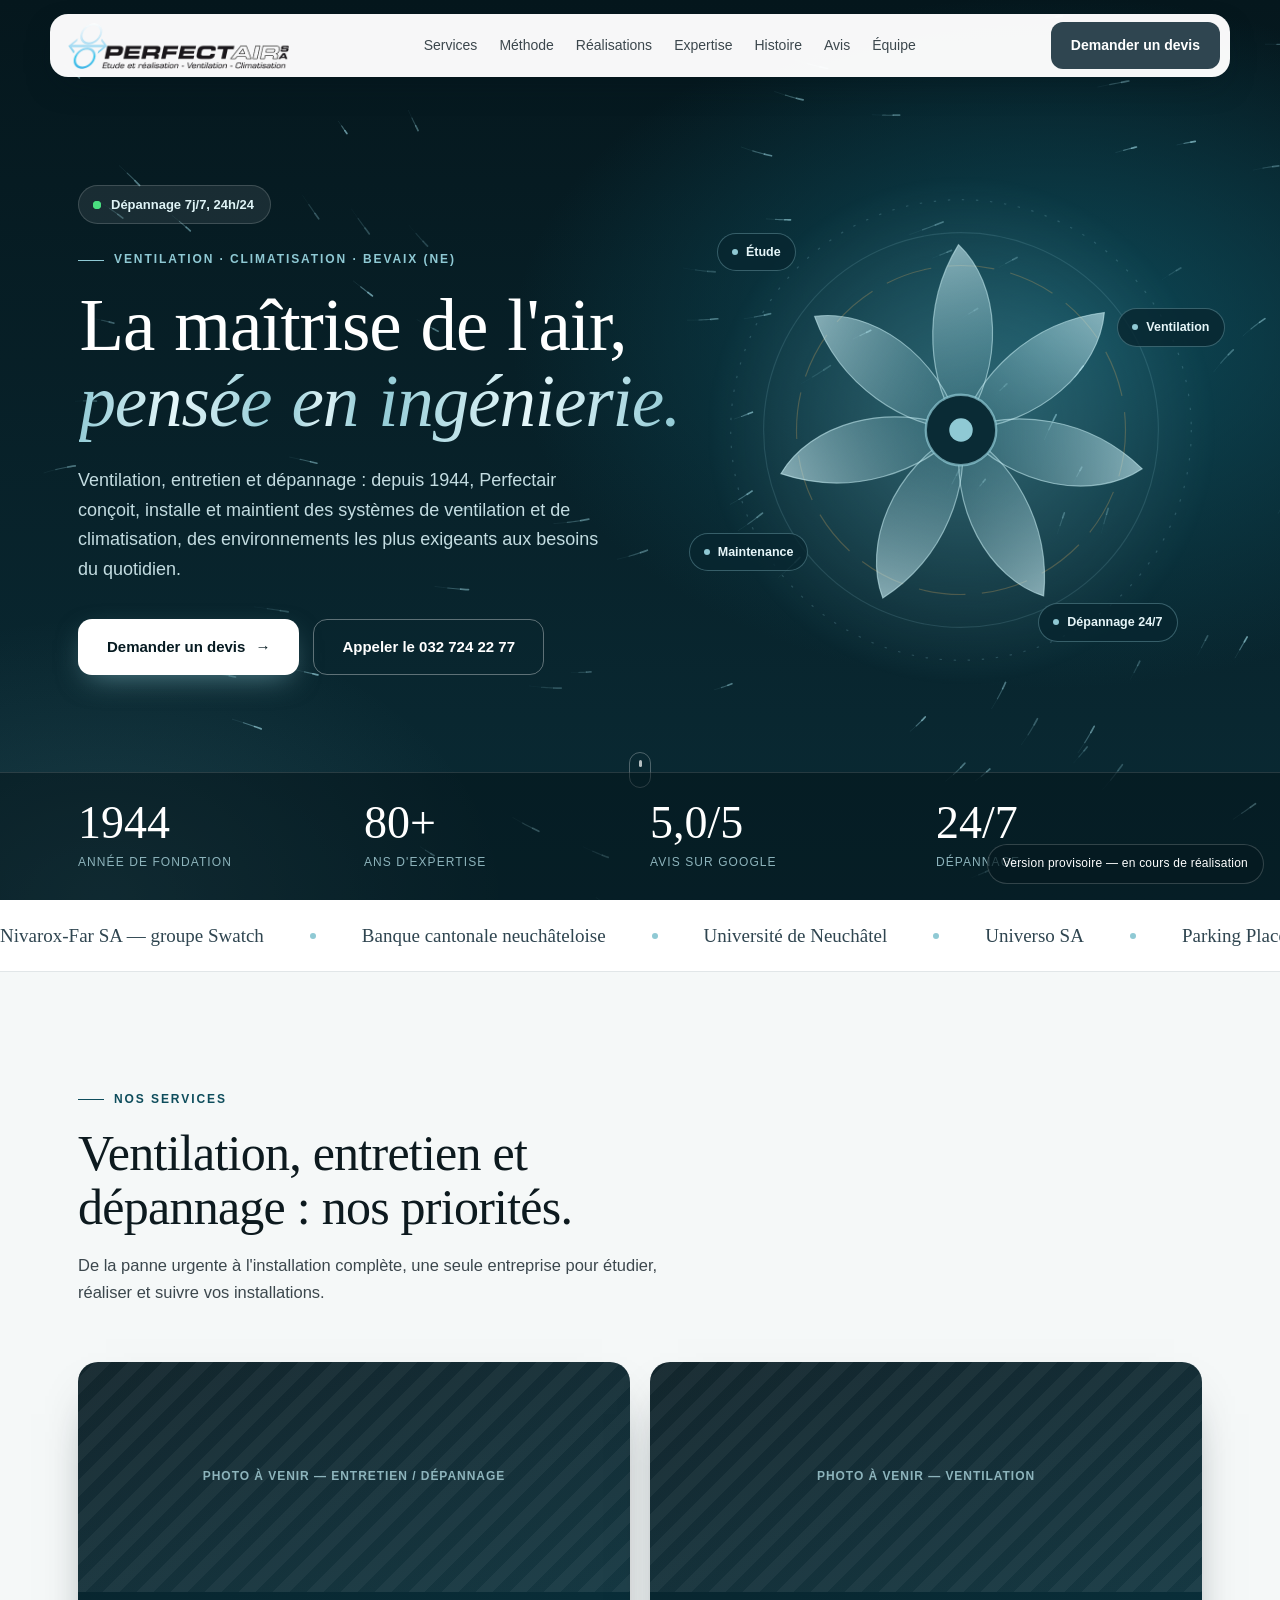
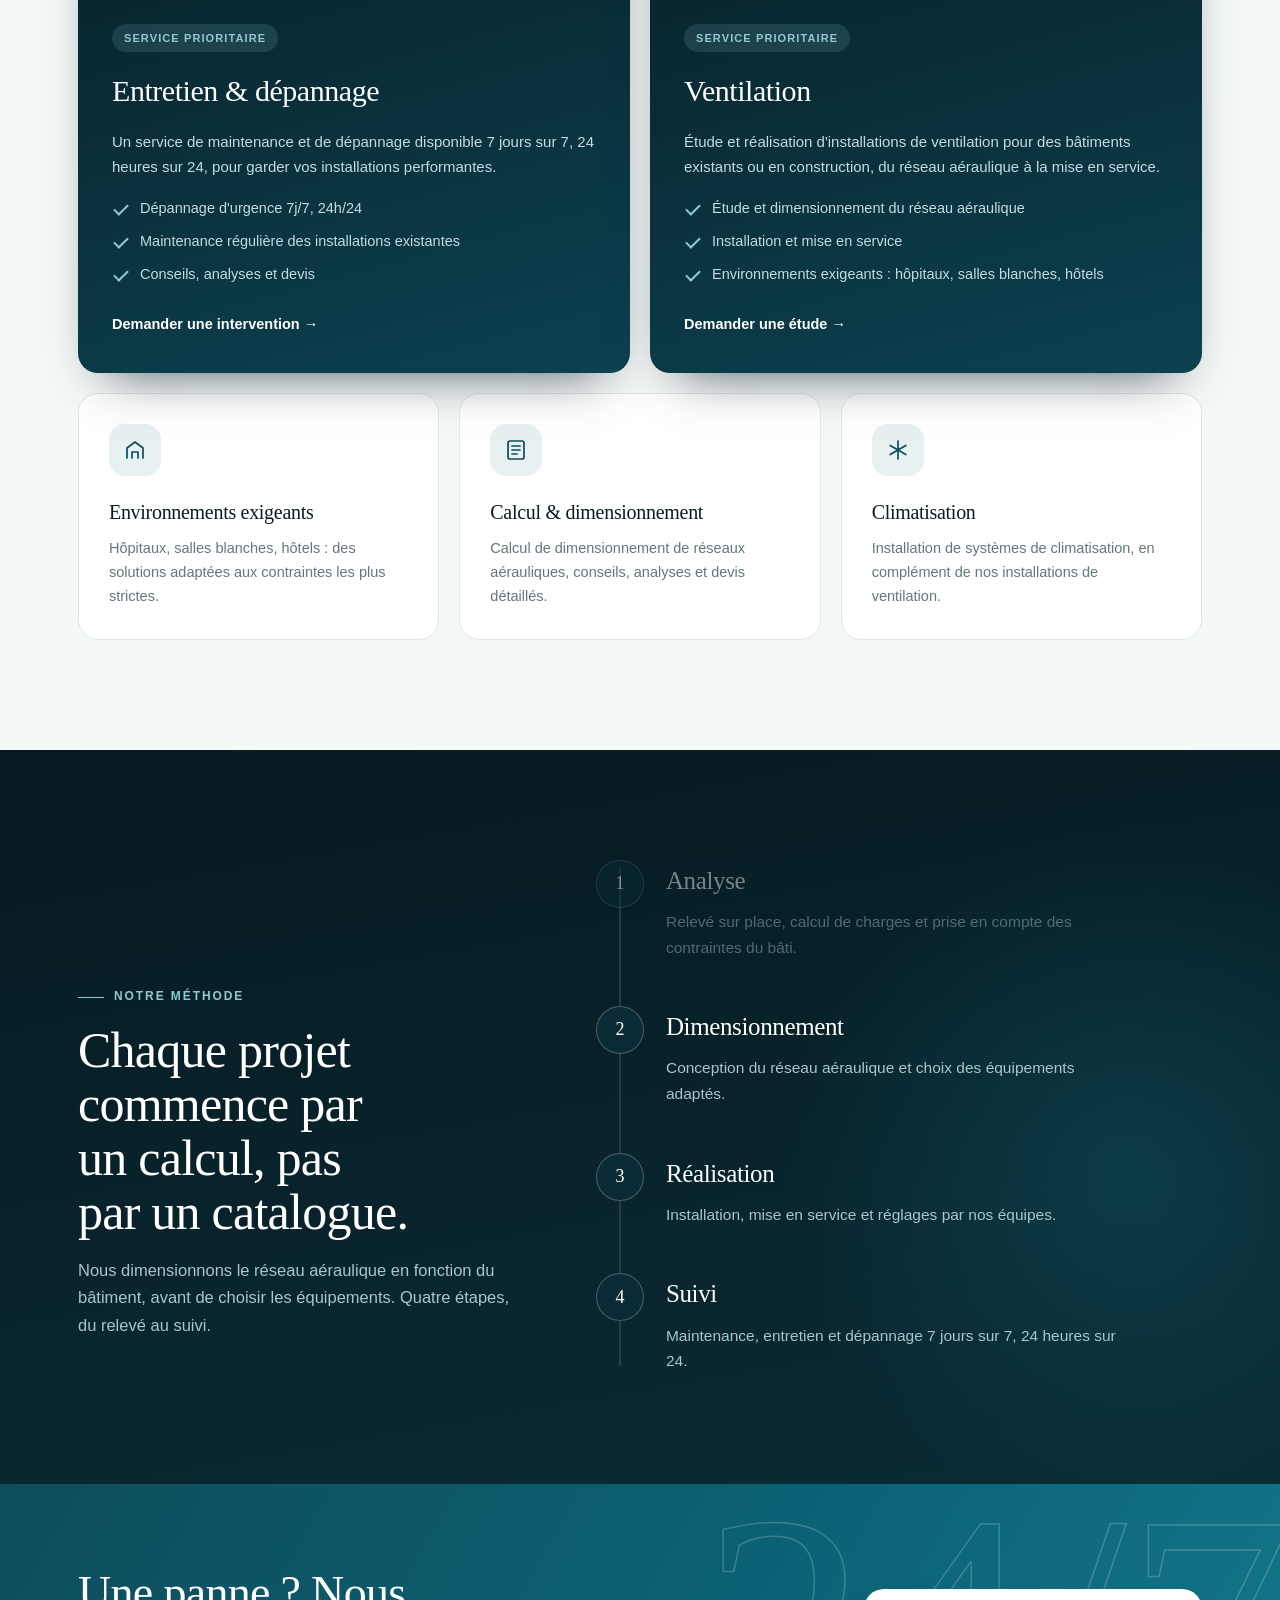
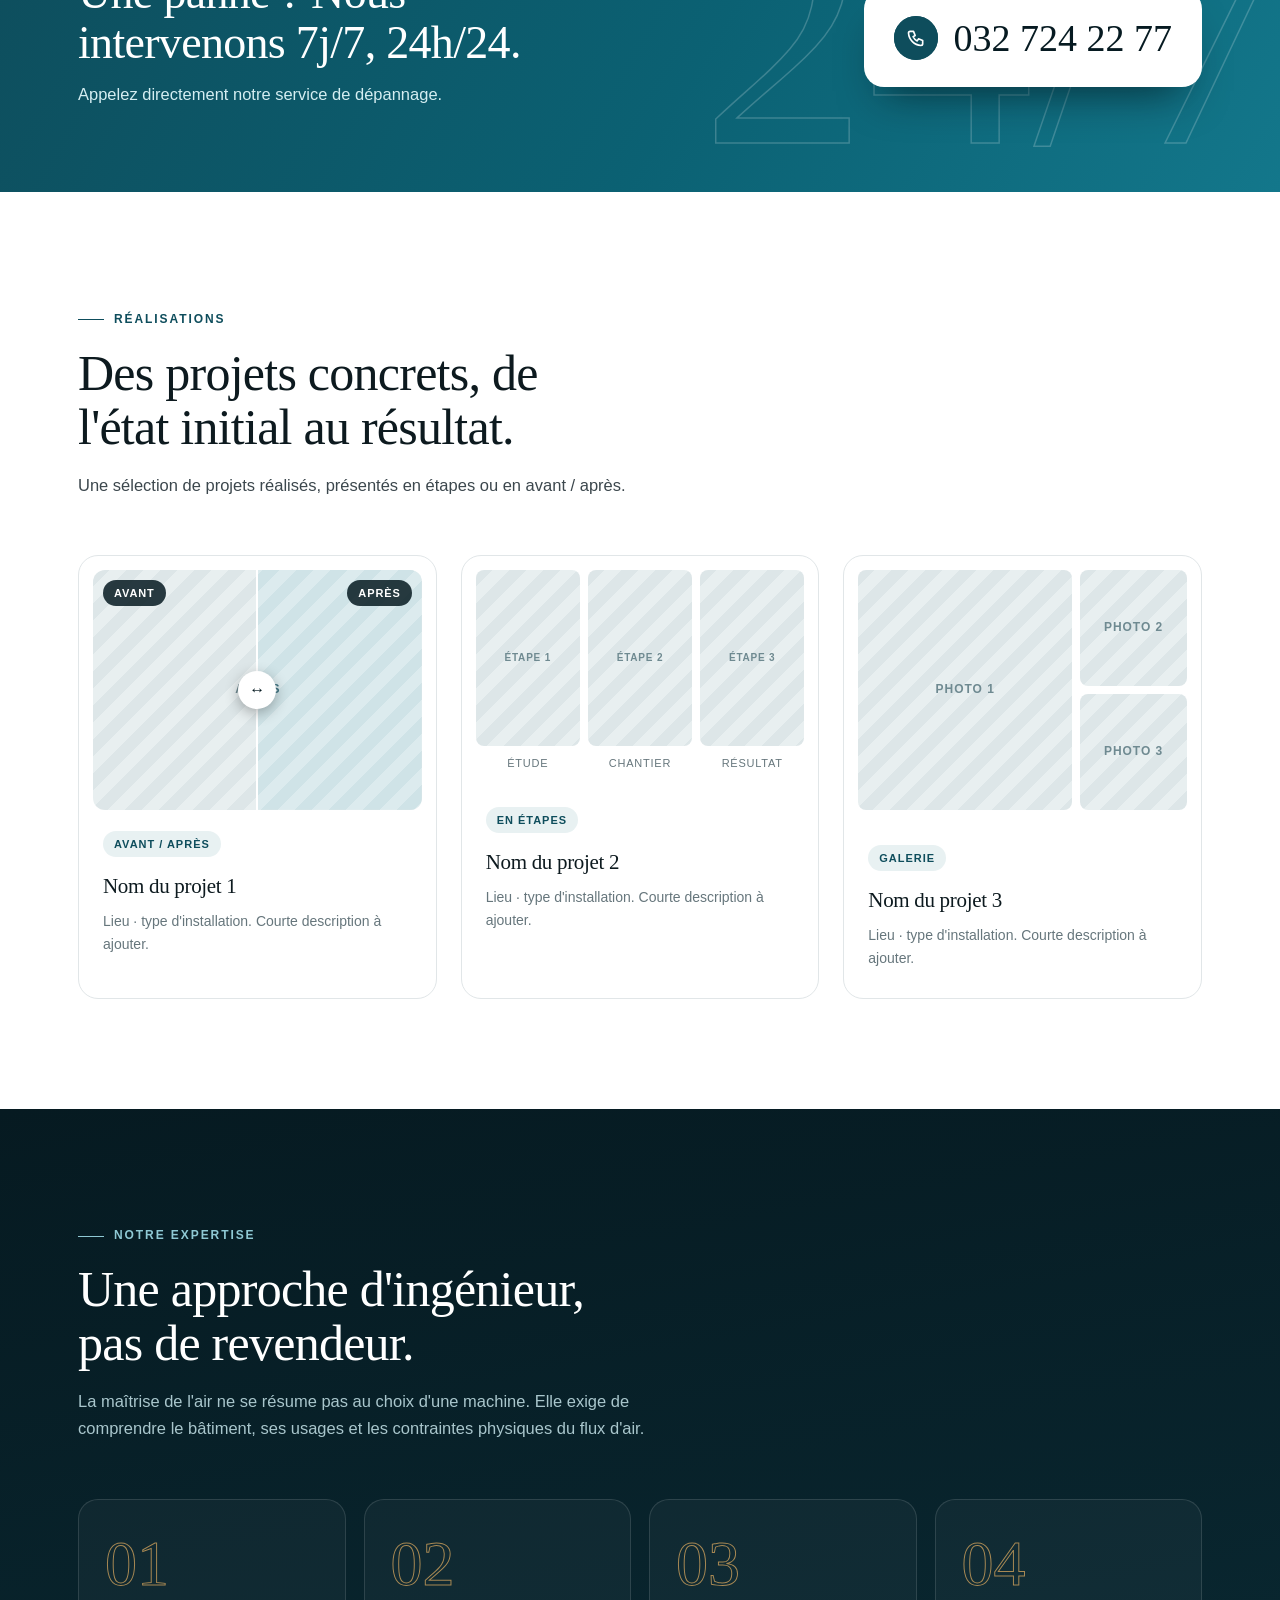
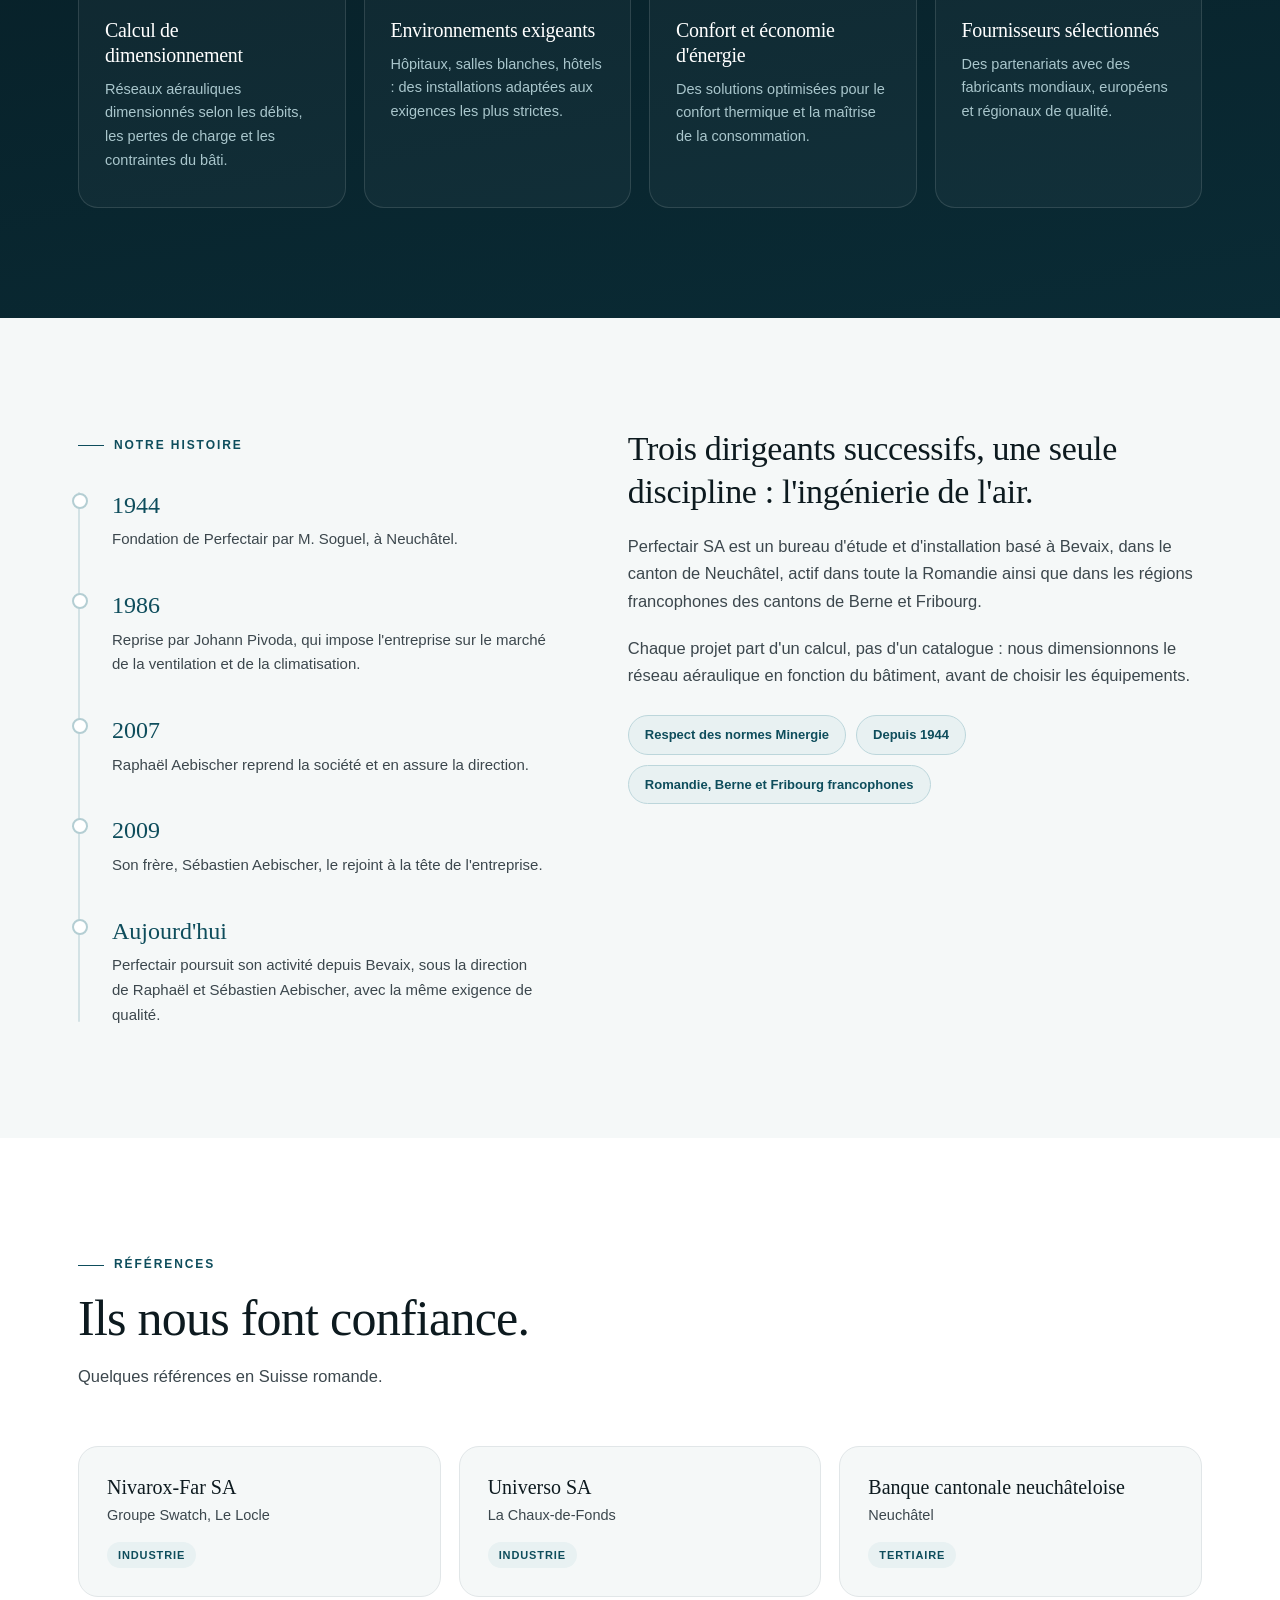
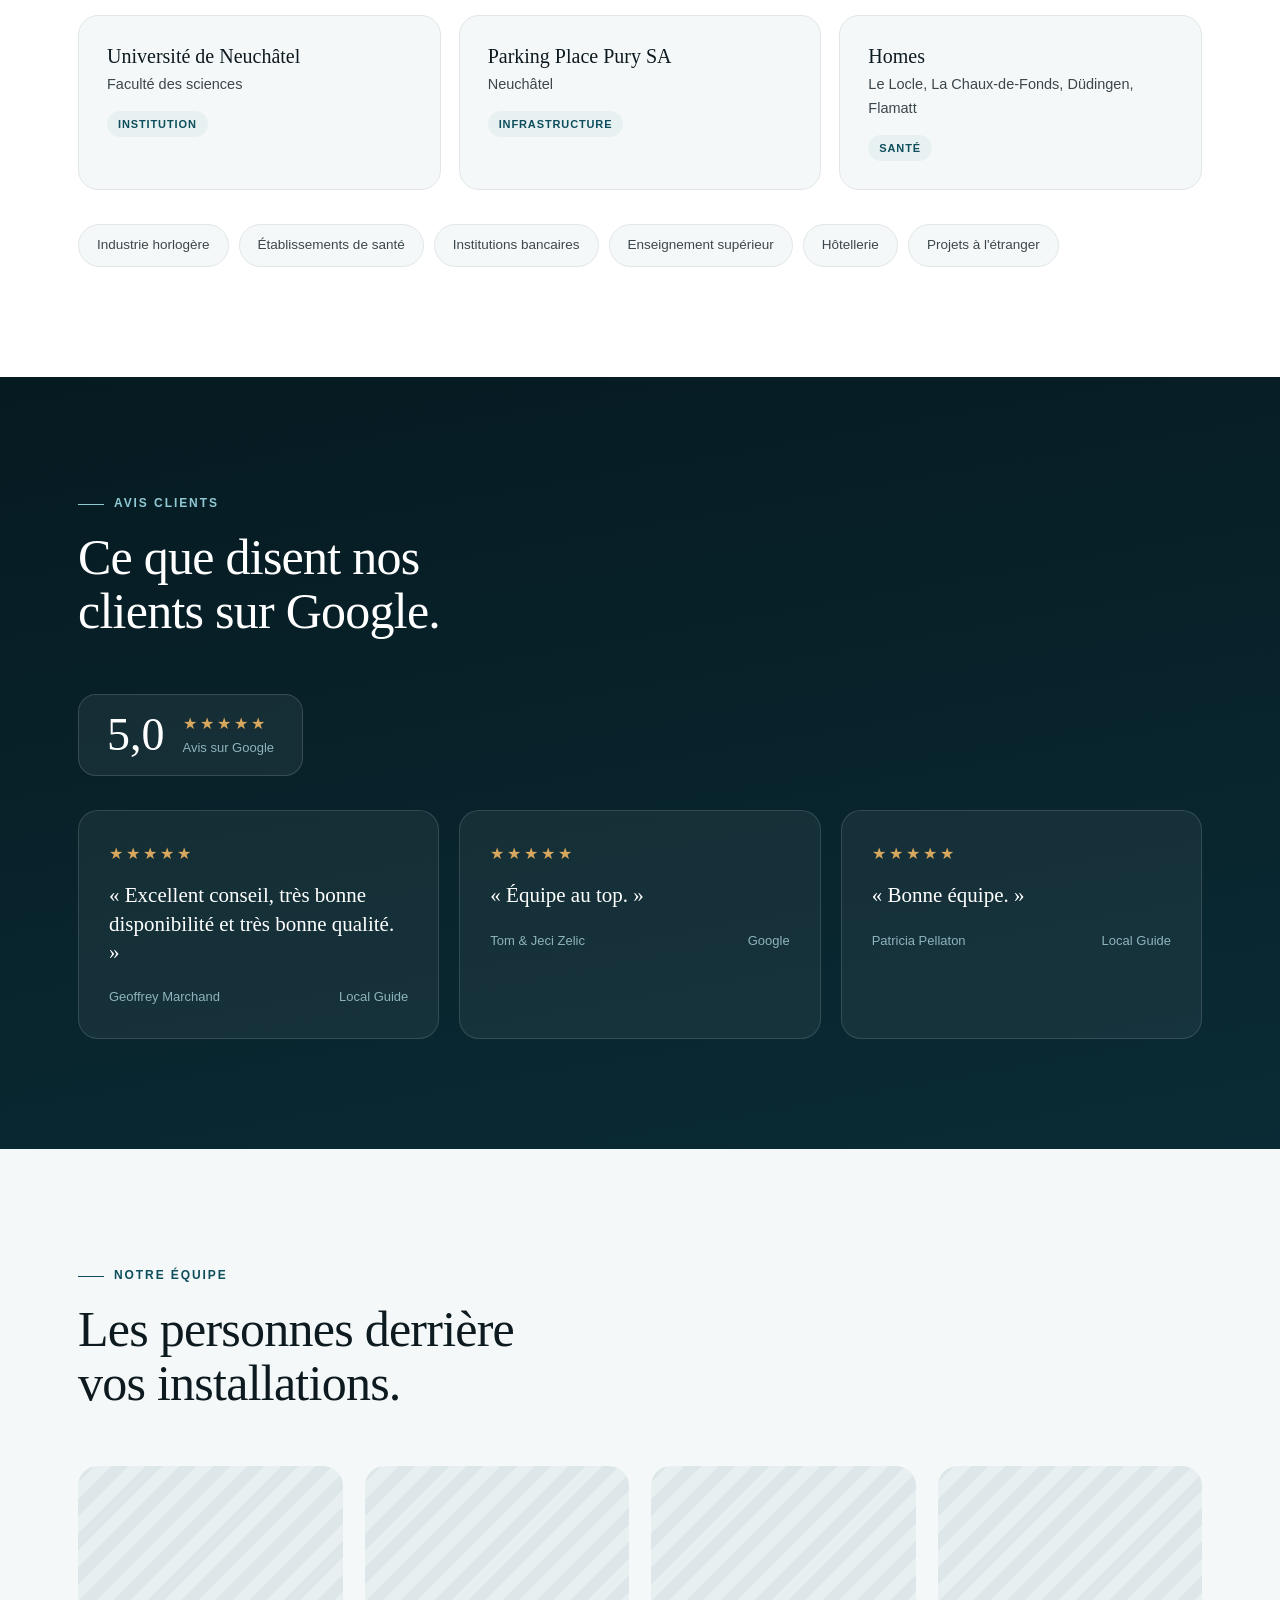
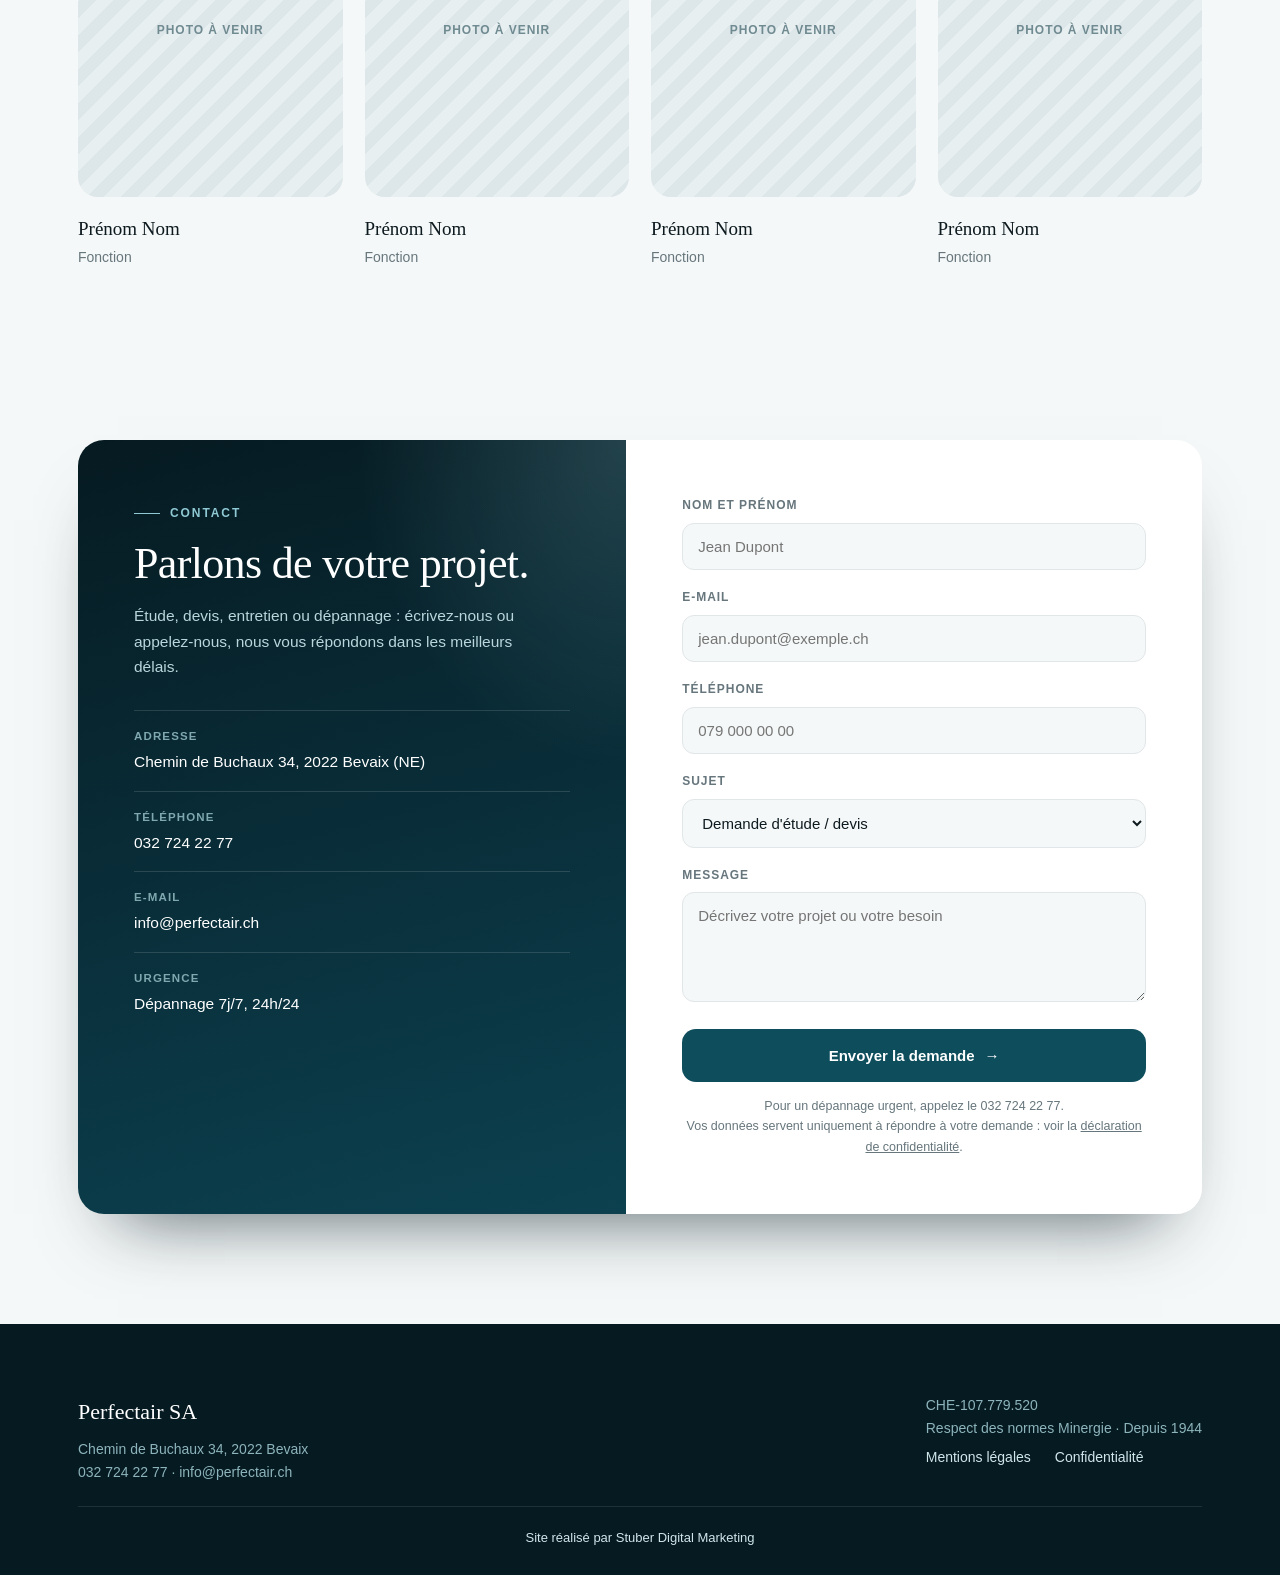
==== commit 23bdf1ee: "Add files via upload" ====
--- a/index.html
+++ b/index.html
@@ -348,7 +348,6 @@
   .foot-credit{margin-top:22px;padding-top:20px;border-top:1px solid rgba(255,255,255,.1);text-align:center;font-size:13px;}
 
   /* Barre d'appel mobile + étiquette maquette */
-  .callbar{display:none;}
   .maquette-tag{position:fixed;right:16px;bottom:16px;z-index:110;background:rgba(6,26,33,.74);color:#fff;font-size:12px;letter-spacing:.02em;padding:9px 15px;border-radius:30px;border:1px solid rgba(255,255,255,.18);pointer-events:none;}
 
   /* ---------- Tablette / petits ordinateurs ---------- */
@@ -411,7 +410,16 @@
     .step h4{font-size:22px;}
     .urgence{padding:64px 0;}
     .tel-big{width:100%;justify-content:center;padding:16px 20px;}
-    .pillars,.ref-grid,.team-grid{grid-template-columns:1fr;}
+    .pillars{grid-template-columns:1fr;}
+    .ref-grid{grid-template-columns:1fr 1fr;gap:10px;margin-bottom:22px;}
+    .ref-card{padding:16px 15px;font-size:12.5px;line-height:1.45;border-radius:16px;}
+    .ref-card b{font-size:16px;margin-bottom:3px;}
+    .ref-tag{margin-top:10px;font-size:9.5px;padding:3px 9px;letter-spacing:.07em;}
+    .sectors{gap:6px;}
+    .sector-chip{padding:6px 12px;font-size:12px;}
+    .team-grid{gap:12px;}
+    .member b{font-size:16px;}
+    .member span{font-size:12.5px;}
     .pillar .num{font-size:52px;margin-bottom:14px;}
     .contact-info,.contact-form{padding:32px 22px;}
     .contact-form input,.contact-form select,.contact-form textarea{font-size:16px;}
@@ -419,12 +427,7 @@
     .review-card p{font-size:19px;}
     .score{width:100%;justify-content:center;}
     .foot-row{flex-direction:column;}
-    body{padding-bottom:74px;}
-    .callbar{display:flex;position:fixed;left:10px;right:10px;bottom:10px;z-index:105;gap:8px;padding:8px;background:rgba(6,26,33,.96);border-radius:18px;box-shadow:0 16px 34px -10px rgba(0,0,0,.6);}
-    .callbar a{flex:1;display:flex;align-items:center;justify-content:center;padding:13px;border-radius:12px;font-weight:600;font-size:14.5px;}
-    .callbar .call{background:#fff;color:var(--deep);}
-    .callbar .quote{background:rgba(255,255,255,.1);color:#fff;border:1px solid rgba(255,255,255,.2);}
-    .maquette-tag{right:10px;bottom:86px;font-size:11px;padding:7px 12px;}
+    .maquette-tag{right:10px;bottom:10px;font-size:11px;padding:7px 12px;}
   }
 
   @media(prefers-reduced-motion:reduce){
@@ -538,7 +541,7 @@
     <span>Université de Neuchâtel</span>
     <span>Universo SA</span>
     <span>Parking Place Pury SA</span>
-    <span>Homes pour personnes âgées</span>
+    <span>Homes</span>
   </div>
 </div>
 
@@ -753,7 +756,7 @@
       <div class="ref-card reveal"><b>Banque cantonale neuchâteloise</b>Neuchâtel<br><span class="ref-tag">Tertiaire</span></div>
       <div class="ref-card reveal"><b>Université de Neuchâtel</b>Faculté des sciences<br><span class="ref-tag">Institution</span></div>
       <div class="ref-card reveal"><b>Parking Place Pury SA</b>Neuchâtel<br><span class="ref-tag">Infrastructure</span></div>
-      <div class="ref-card reveal"><b>Homes pour personnes âgées</b>Düdingen, Flamatt, Le Locle, La Chaux-de-Fonds<br><span class="ref-tag">Santé</span></div>
+      <div class="ref-card reveal"><b>Homes</b>Le Locle, La Chaux-de-Fonds, Düdingen, Flamatt<br><span class="ref-tag">Santé</span></div>
     </div>
     <div class="sectors reveal">
       <span class="sector-chip">Industrie horlogère</span>
@@ -853,12 +856,6 @@
     </div>
   </div>
 </footer>
-
-<!-- Barre d'appel (mobile) -->
-<div class="callbar">
-  <a class="call" href="tel:+41327242277">Appeler</a>
-  <a class="quote" href="#contact">Devis</a>
-</div>
 
 <!-- Étiquette maquette : supprimer cette ligne à la mise en ligne finale -->
 <div class="maquette-tag">Version provisoire — en cours de réalisation</div>
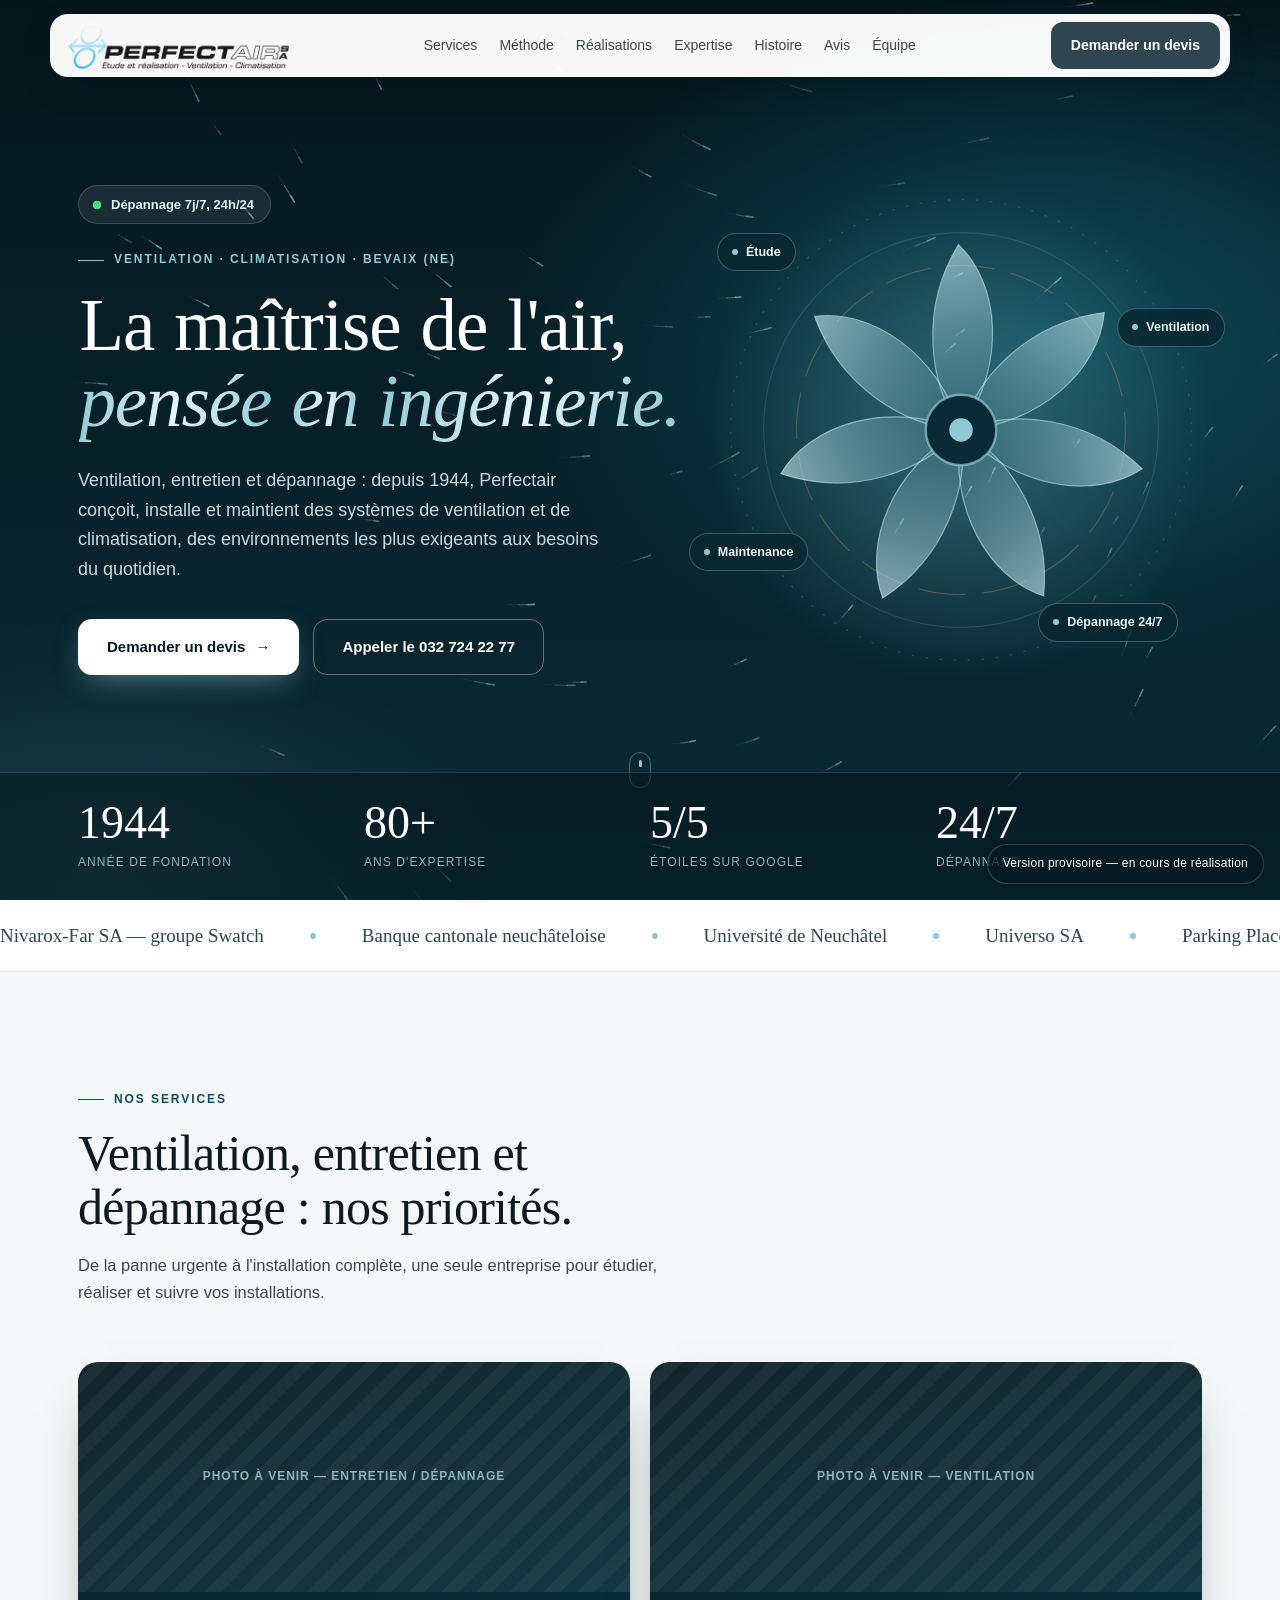
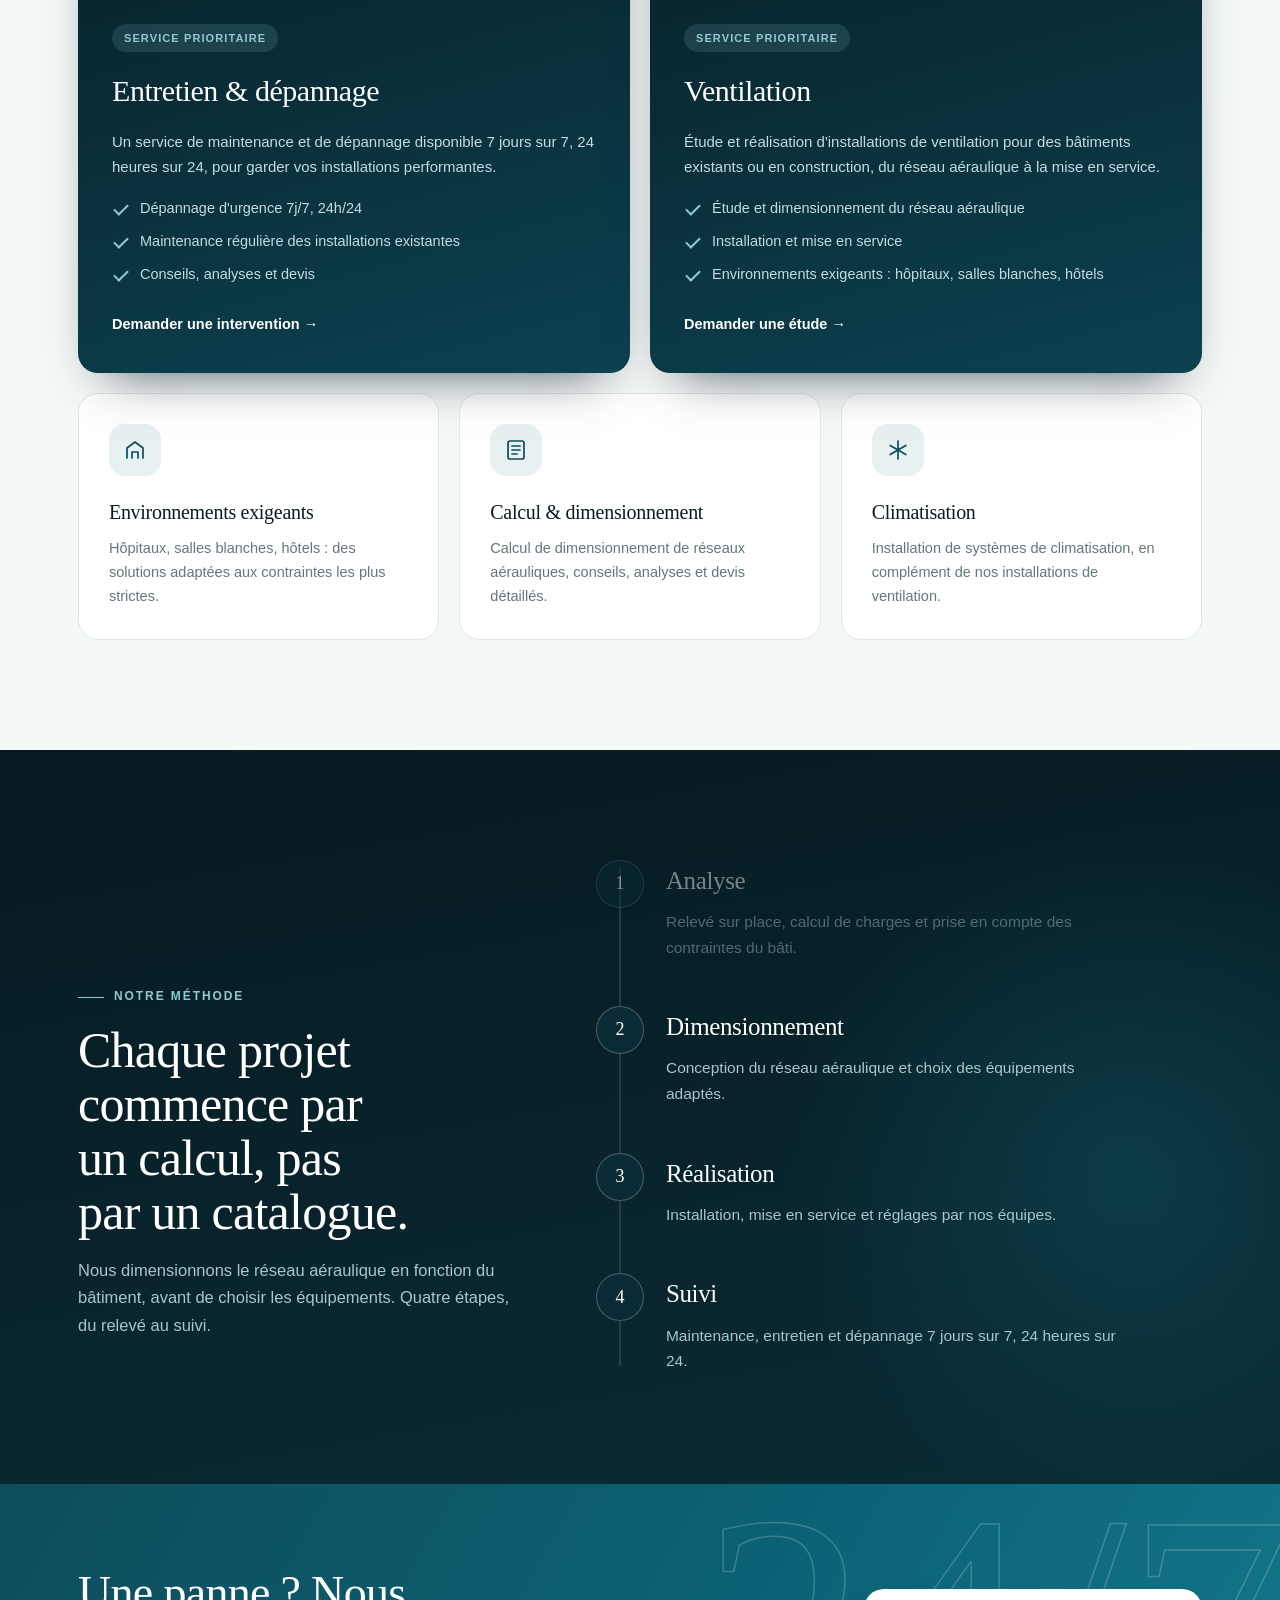
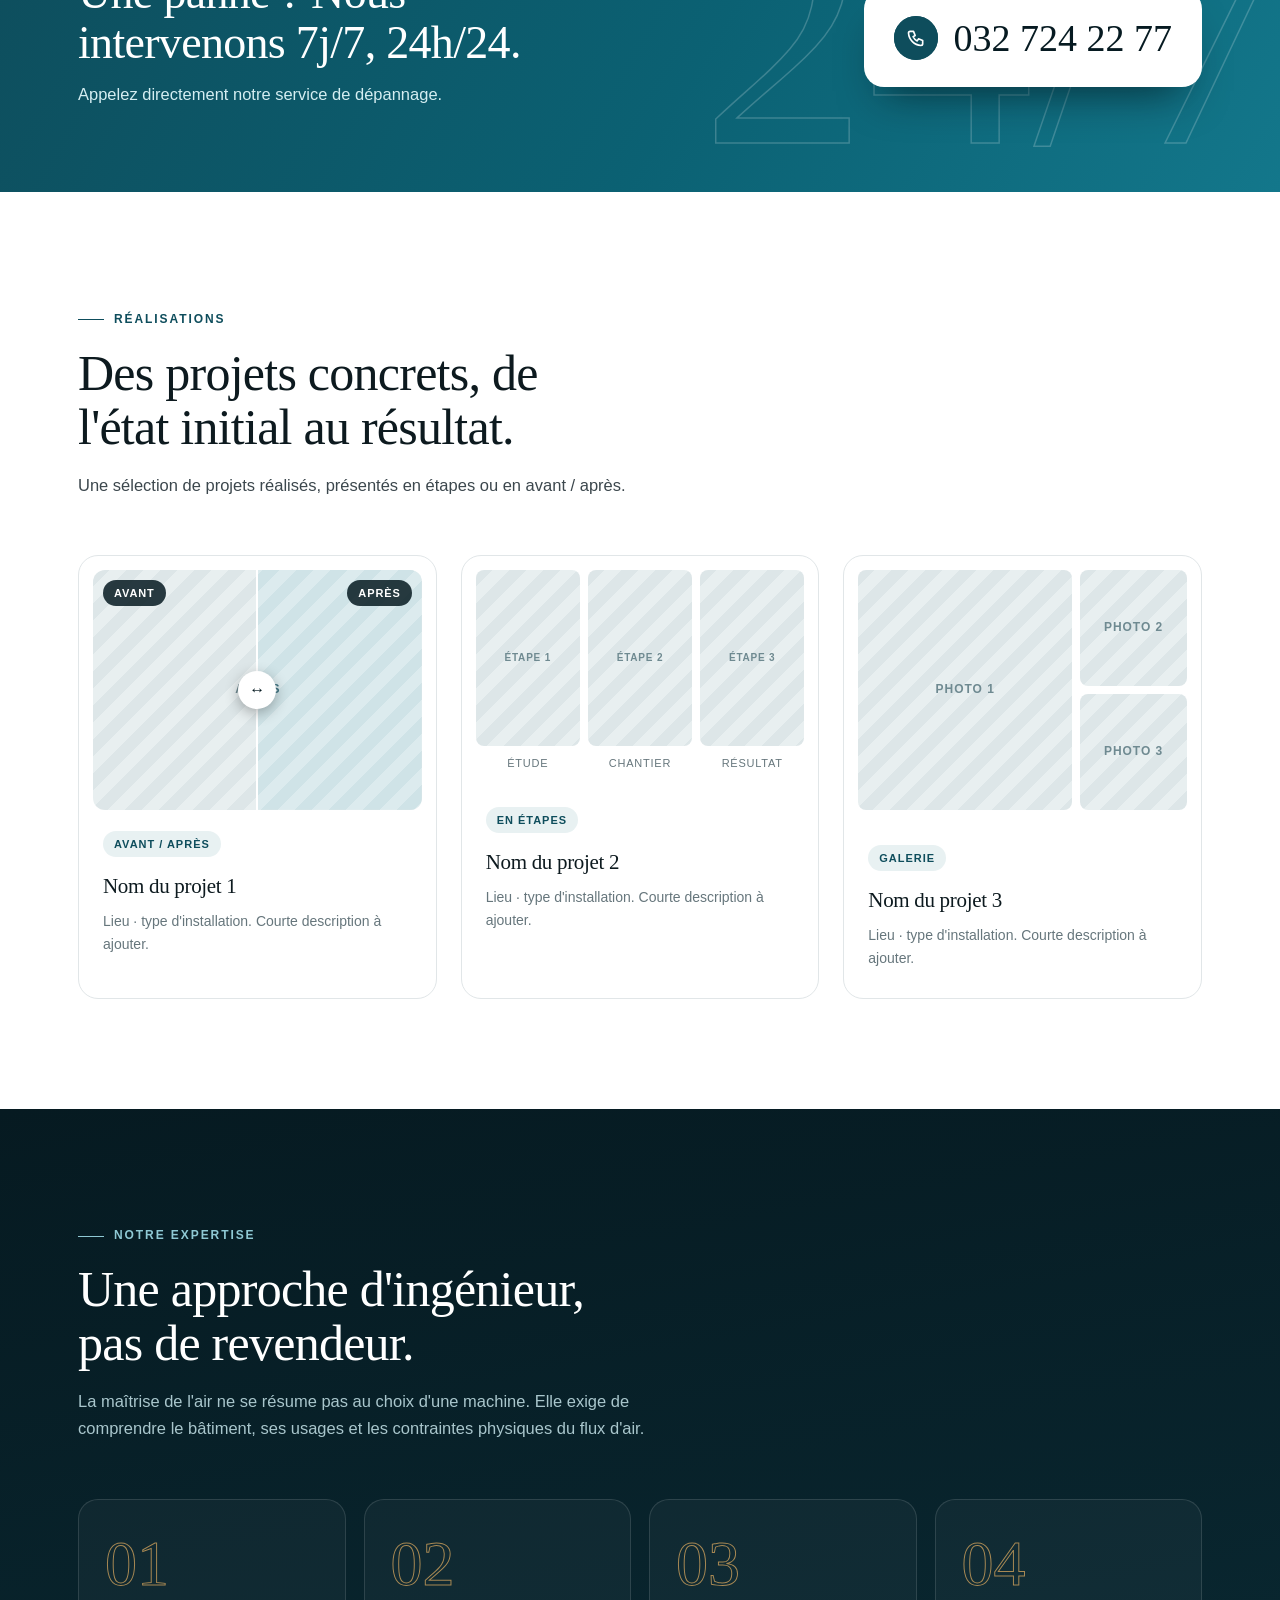
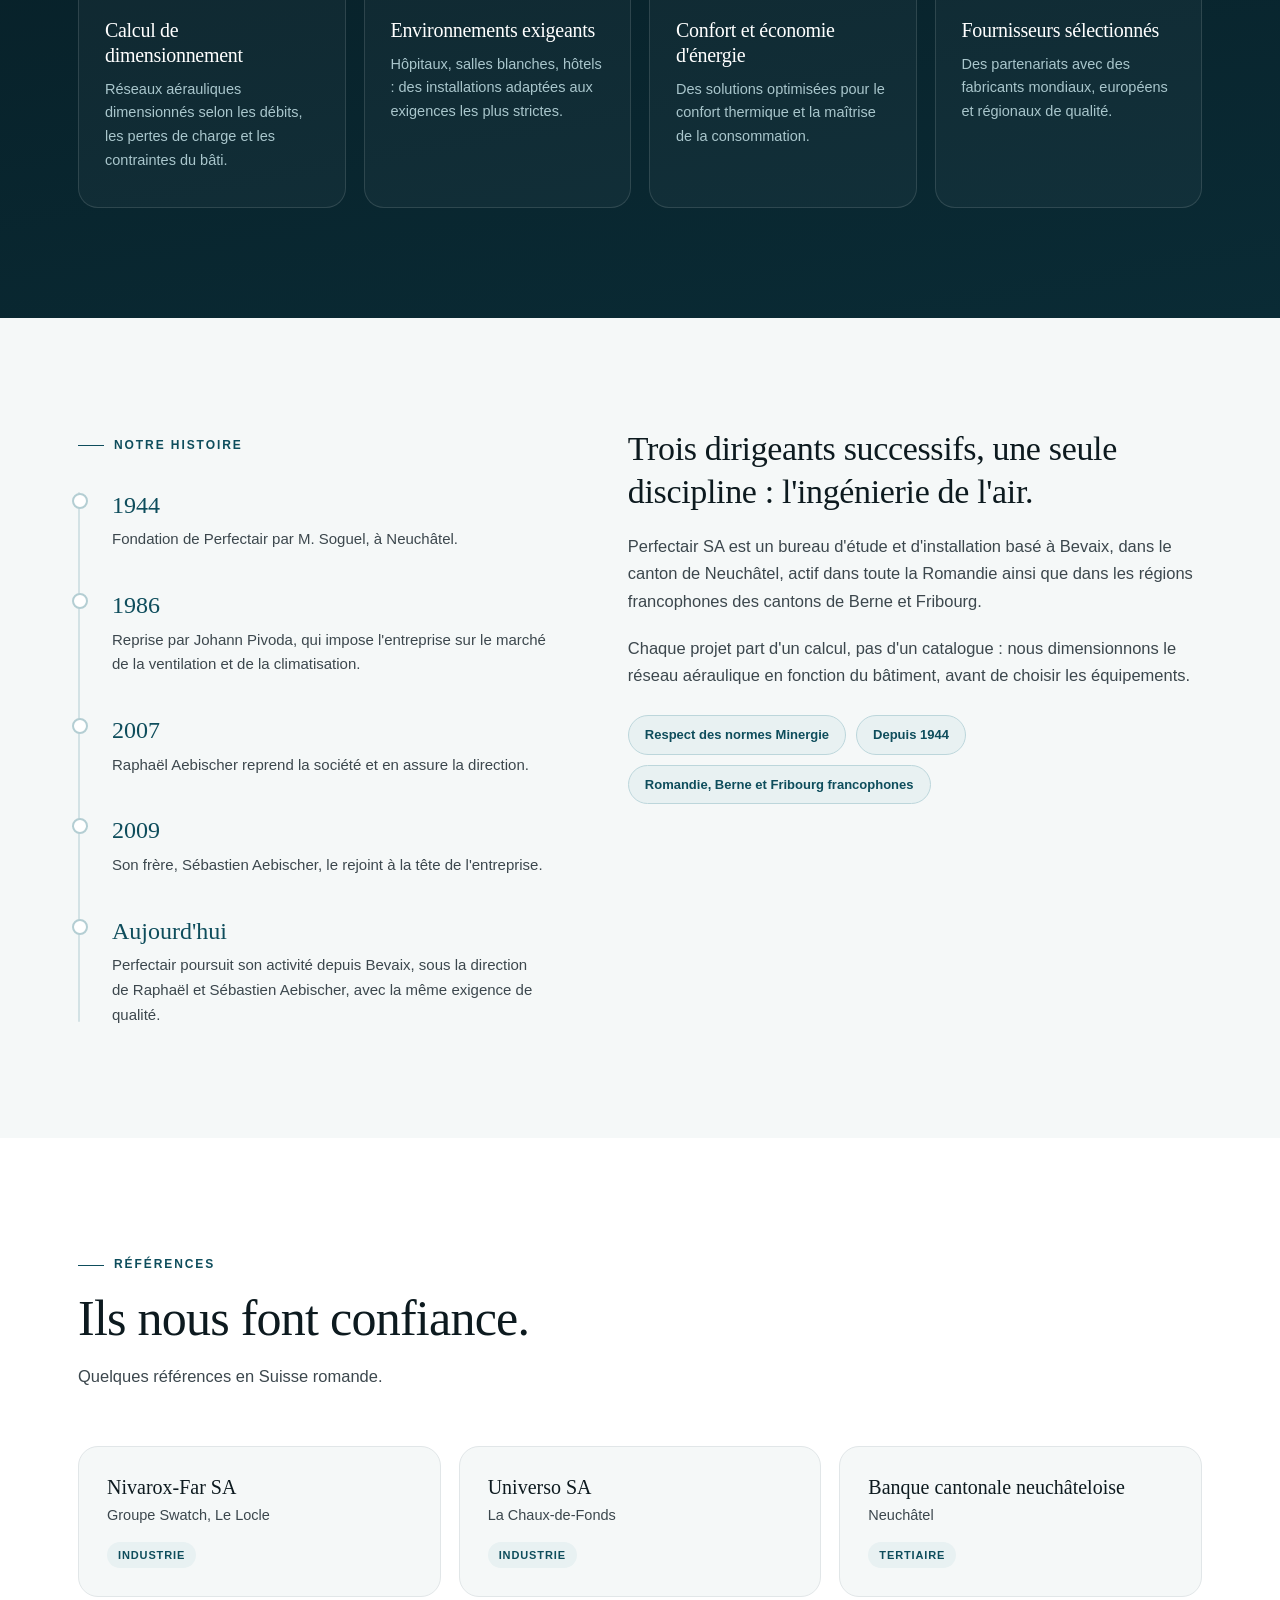
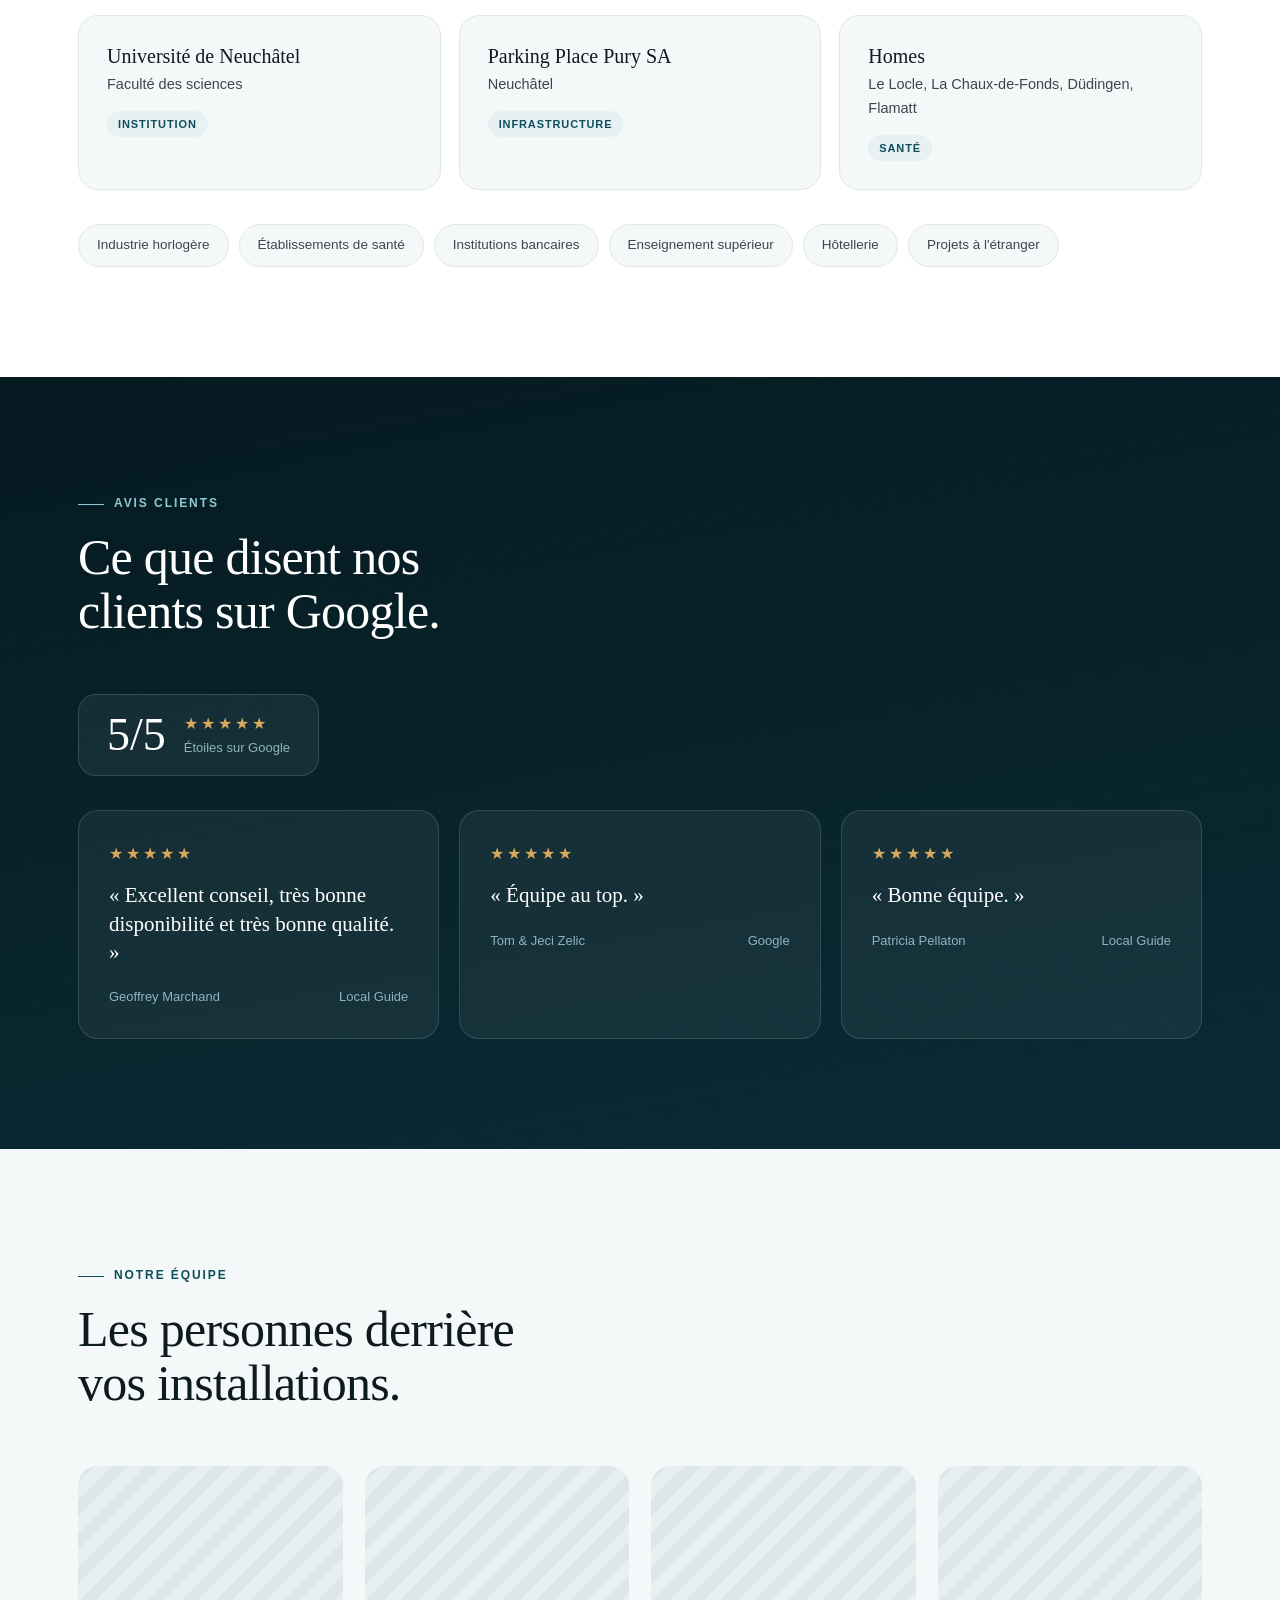
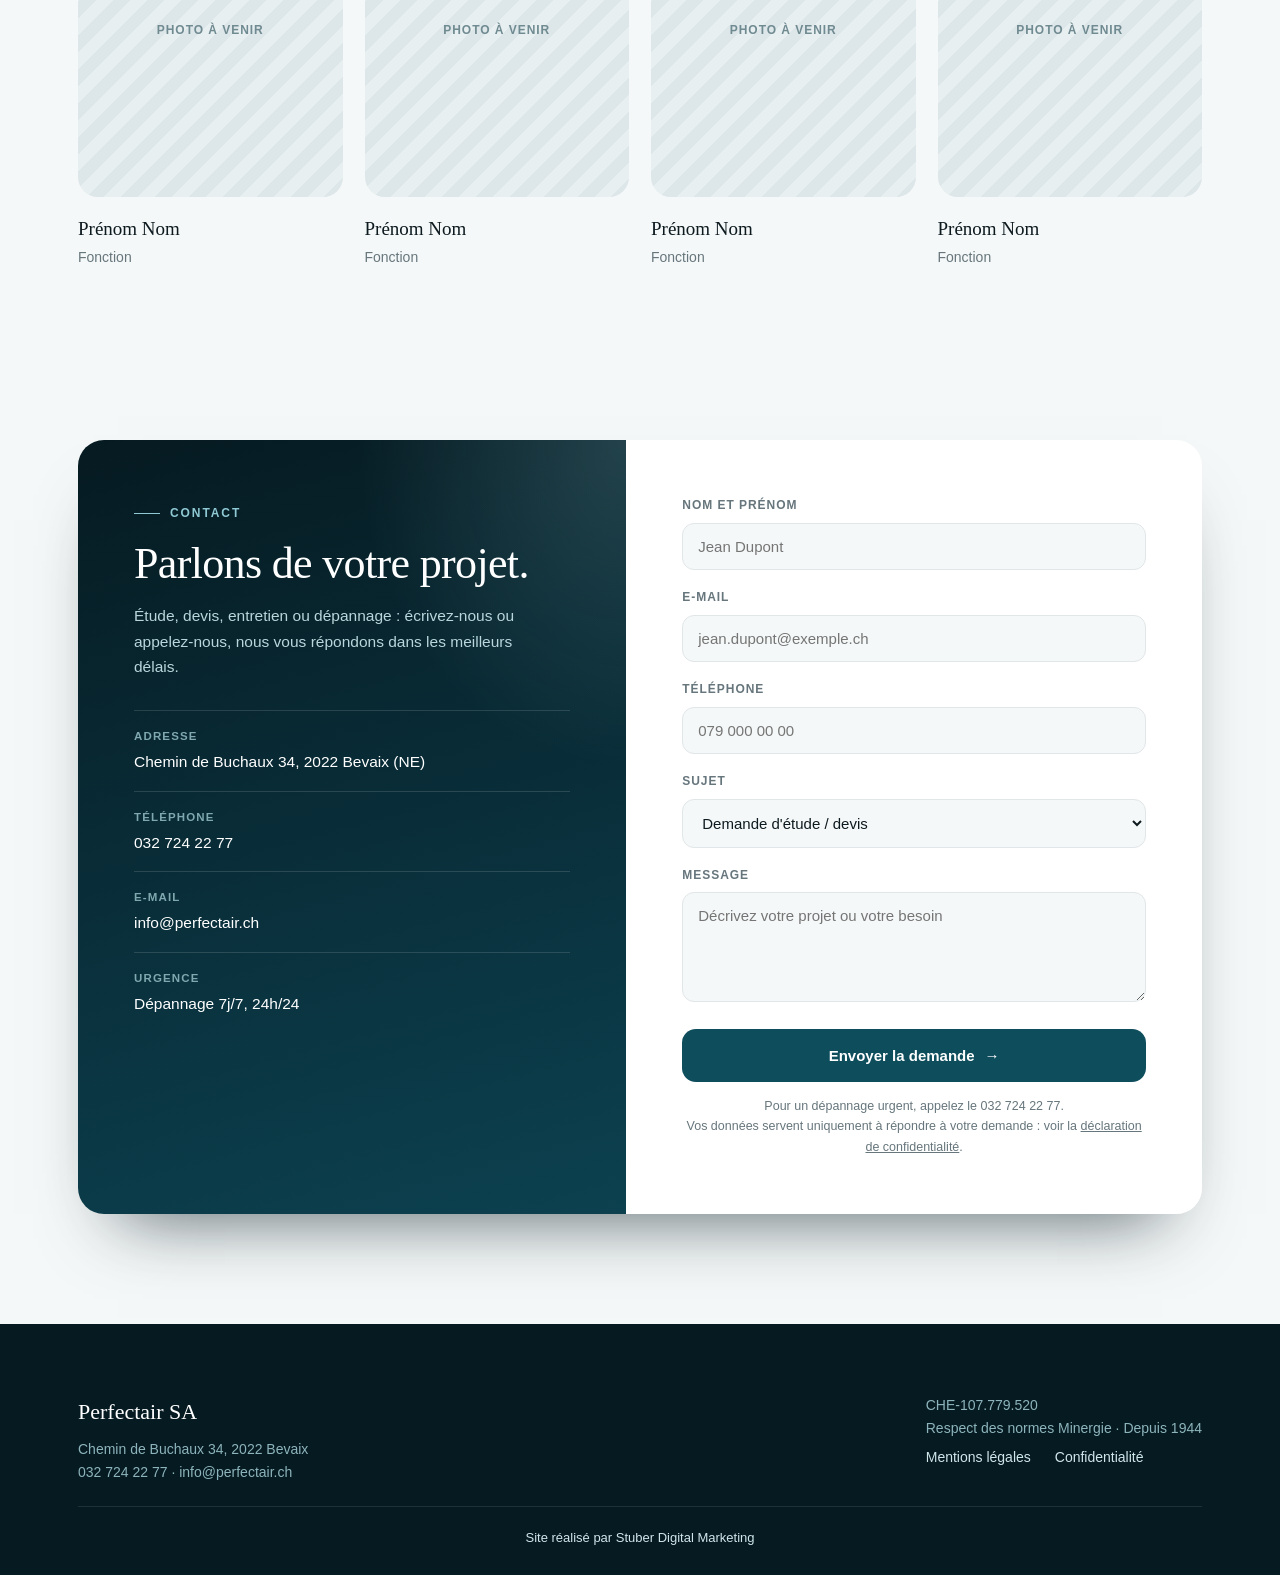
==== commit 7b9a46a7: "Add files via upload" ====
--- a/index.html
+++ b/index.html
@@ -527,7 +527,7 @@
     <div class="wrap">
       <div class="stat"><b data-count="1944" data-from="1880">1944</b><span>Année de fondation</span></div>
       <div class="stat"><b data-count="80" data-suffix="+">80+</b><span>Ans d'expertise</span></div>
-      <div class="stat"><b>5,0/5</b><span>Avis sur Google</span></div>
+      <div class="stat"><b>5/5</b><span>Étoiles sur Google</span></div>
       <div class="stat"><b>24/7</b><span>Dépannage</span></div>
     </div>
   </div>
@@ -777,8 +777,8 @@
       <h2>Ce que disent nos clients sur Google.</h2>
     </div>
     <div class="score reveal">
-      <b>5,0</b>
-      <div><span class="stars">★★★★★</span><small>Avis sur Google</small></div>
+      <b>5/5</b>
+      <div><span class="stars">★★★★★</span><small>Étoiles sur Google</small></div>
     </div>
     <div class="review-grid">
       <div class="review-card reveal"><span class="stars">★★★★★</span><p>« Excellent conseil, très bonne disponibilité et très bonne qualité. »</p><div class="review-author"><span>Geoffrey Marchand</span><span>Local Guide</span></div></div>
